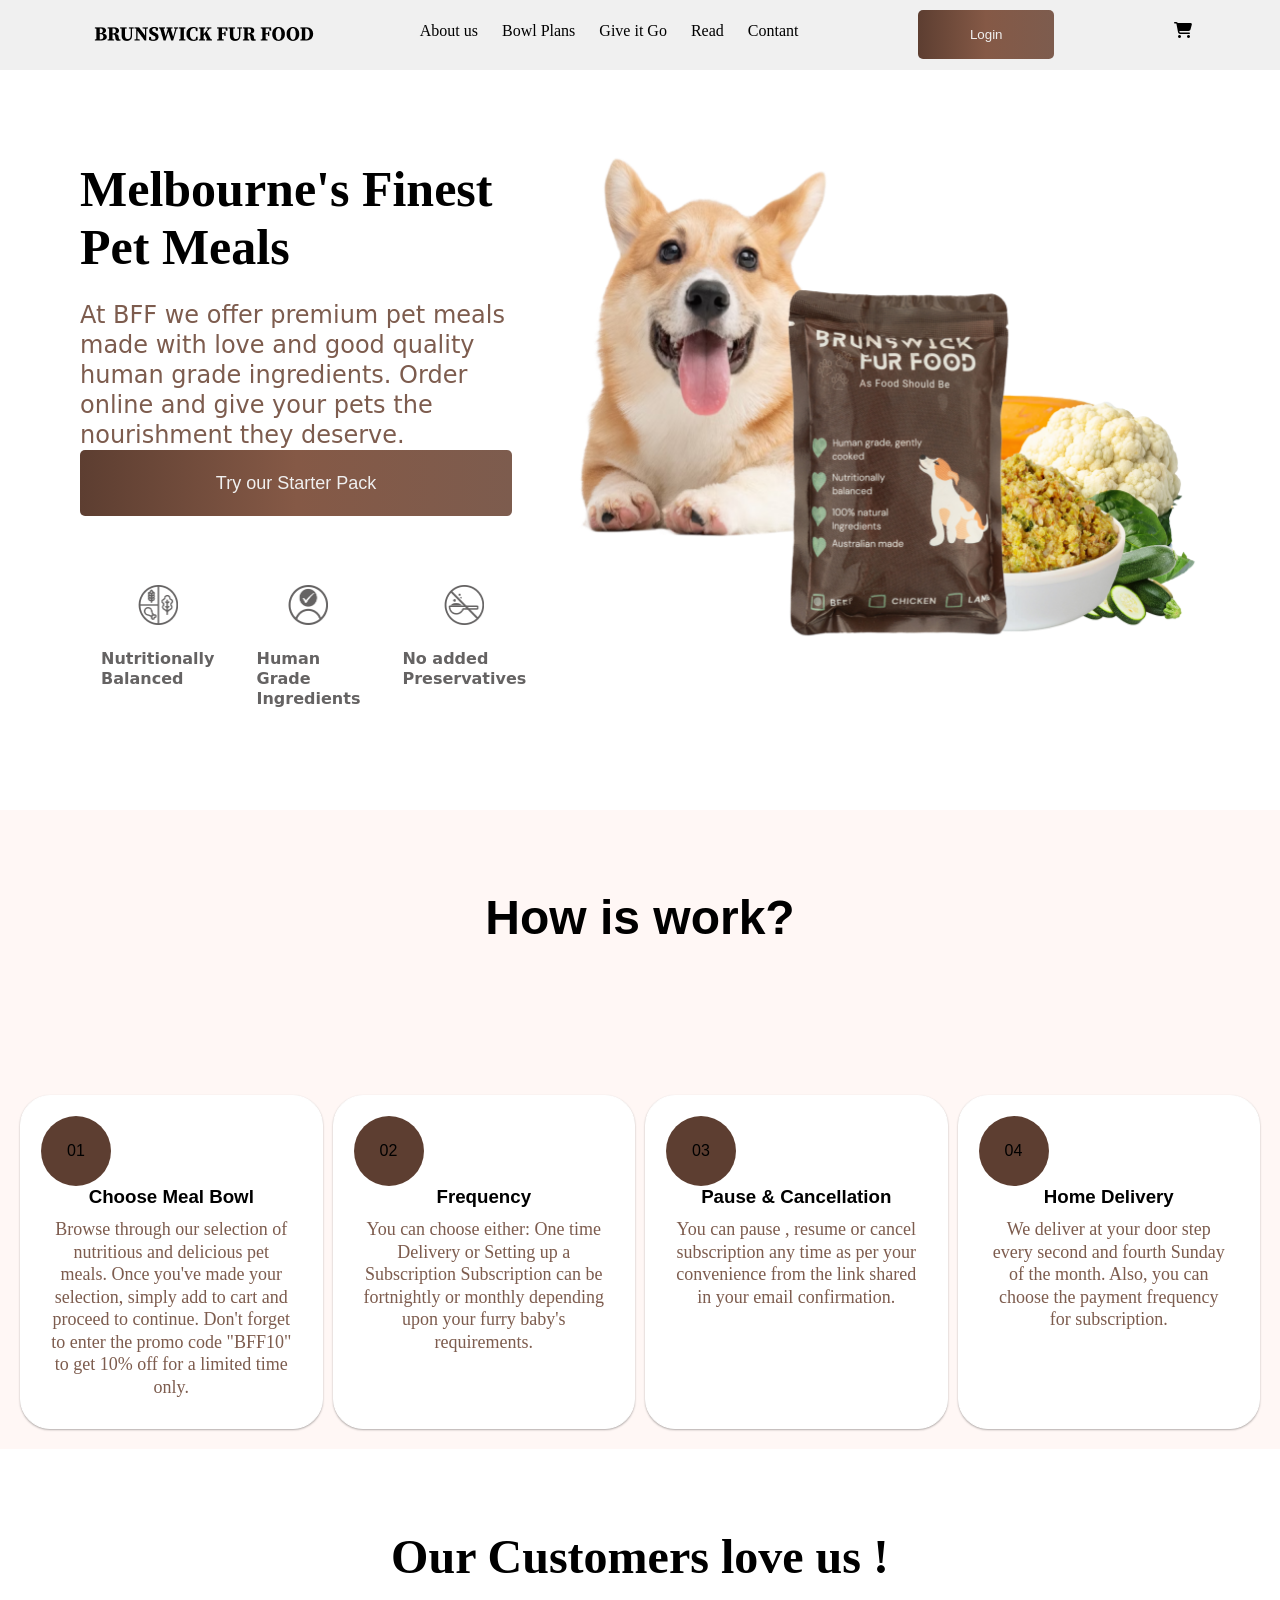
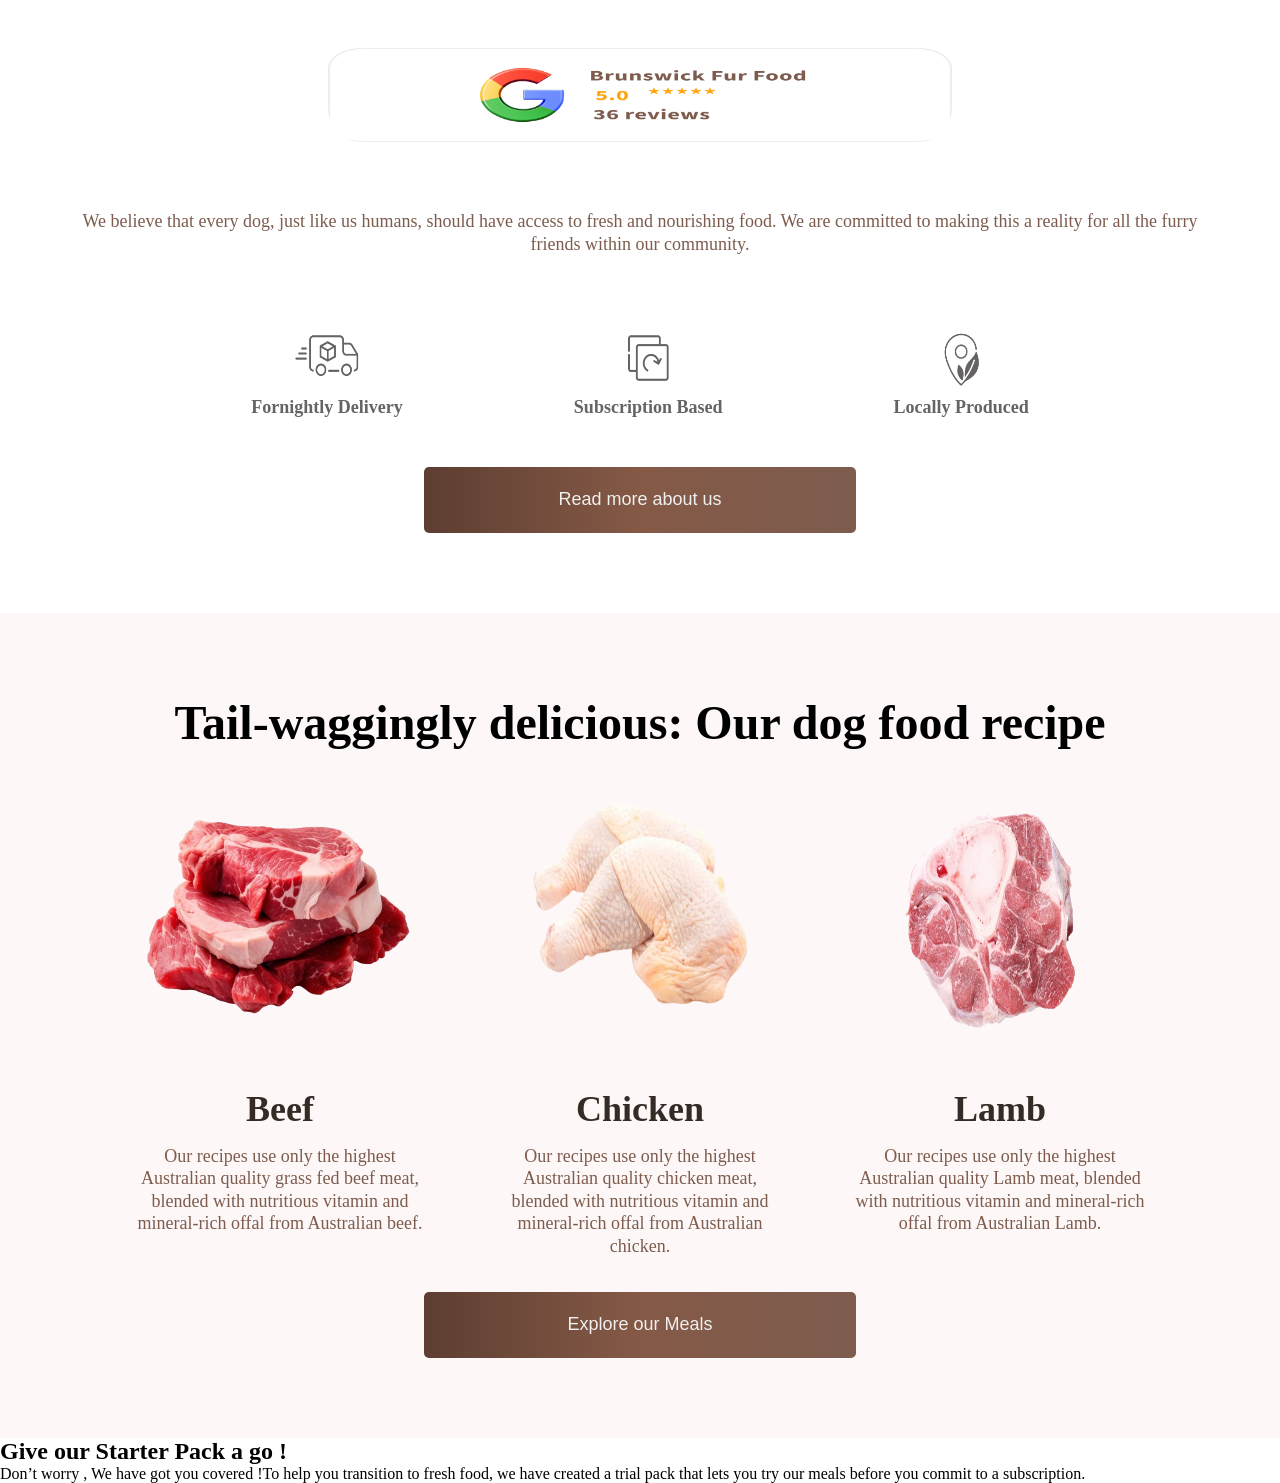
==== index.html @ 1fb5f7cc "initial commit" ====
<!DOCTYPE html>
<html lang="en">

<head>
    <meta charset="UTF-8">
    <meta name="viewport" content="width=device-width, initial-scale=1.0">
    <title>Document</title>
    <link rel="stylesheet" href="BFF.CSS">
    <link rel="stylesheet" href="https://cdnjs.cloudflare.com/ajax/libs/font-awesome/6.7.2/css/all.min.css"
        integrity="sha512-Evv84Mr4kqVGRNSgIGL/F/aIDqQb7xQ2vcrdIwxfjThSH8CSR7PBEakCr51Ck+w+/U6swU2Im1vVX0SVk9ABhg=="
        crossorigin="anonymous" referrerpolicy="no-referrer" />
</head>

<body>
    <header>
        <nav>
            <div class="nav-section">
                <div class="nav-logo">
                    <img src="Group 252.png" alt="">
                </div>
                <ul>
                    <li>About us</li>
                    <li>Bowl Plans</li>
                    <li>Give it Go</li>
                    <li>Read</li>
                    <li>Contant</li>
                </ul>
                <button class="login-button">
                    Login
                </button>
                <div class="sopping-icon">
                    <i class="fa-solid fa-cart-shopping"></i>
                </div>
            </div>
        </nav>
    </header>
    <!-- navbaar end -->
    <!-- hero section start -->
    <div class="containor">
        <div class="content">
            <h1>Melbourne's Finest Pet Meals</h1>
            <p>At BFF we offer premium pet meals made with love and good quality human grade ingredients. Order online
                and give your pets the nourishment they deserve.</p>
            <div>
                <button class="button2">Try our Starter Pack</button>
            </div>

            <div class="hero-images">
                <a> <img src="Group 206.png" alt="#">
                    <p>Nutritionally Balanced</p>
                </a>
                <a><img src="Group (1).png" alt="#">
                    <p>Human Grade Ingredients</p>
                </a>
                <a> <img src="Group 205.png" alt="#">
                    <p>No added Preservatives</p>
                </a>
            </div>
        </div>
        <div class="beef1">
            <img src="Group 366.png" alt="#">
        </div>
    </div>
    </div>
    <div class="containor2">
        <div>
            <p>How is work?</p>
        </div>
    </div>

    <!--          -->
    <div class="containor3">
        <div class="card">
            <div class="inner">
                01
            </div>
            <!-- <img src="5b8b0f1501b9e4db0a376f936462ce3d71c06c4d.png" alt=""> -->
            <div class="card-content">
                <h3>Choose Meal Bowl </h3>
                <p>Browse through our selection of nutritious and delicious pet meals. Once you've made your
                    selection, simply add to cart and proceed to continue.

                    Don't forget to enter the promo code "BFF10" to get 10% off for a limited time only.</p>
            </div>
        </div>
        <div class="card">
            <div class="inner">
                02
            </div>
            <!-- <img src="5b8b0f1501b9e4db0a376f936462ce3d71c06c4d.png" alt=""> -->
            <div class="card-content">
                <h3>Frequency </h3>
                <p>You can choose either:
                    One time Delivery or
                    Setting up a Subscription

                    Subscription can be fortnightly or monthly depending upon your furry baby's requirements.


                </p>
            </div>
        </div>
        <div class="card">
            <div class="inner">
                03
            </div>
            <!-- <img src="5b8b0f1501b9e4db0a376f936462ce3d71c06c4d.png" alt="">  -->
            <div class="card-content">
                <h3>Pause & Cancellation</h3>
                <p>You can pause , resume or cancel subscription any time as per your convenience from the link shared
                    in your email confirmation.
                </p>
            </div>
        </div>
        <div class="card">
            <div class="inner">
                04
            </div>
            <!-- <img src="5b8b0f1501b9e4db0a376f936462ce3d71c06c4d.png" alt=""> -->
            <div class="card-content">
                <h3>Home Delivery</h3>
                <p>We deliver at your door step every second and fourth Sunday of the month. Also, you can choose the
                    payment frequency for subscription. </p>
            </div>
        </div>

    </div>
    <!-- containor 4 start -->
    <div class="containor4">
        <p>Our Customers love us !</p>
        <div class="google-content">
            <img src="Group 181.png" alt="">
            <p>We believe that every dog, just like us humans, should have access to fresh and nourishing food. We are
                committed to making this a reality for all the furry friends within our community.</p>
        </div>
        <div class="delivery-product-icon">
            <span>
                <img src="Icons.png" alt="">
                <p>Fornightly Delivery</p>
            </span>
            <span>
                <img src="Icons (1).png" alt="">
                <p>Subscription Based</p>
            </span>
            <span><img src="Icons (2).png" alt="">
                <p>Locally Produced</p>
            </span>
        </div>
        <div>
            <button class="Read-more">Read more about us</button>

        </div>
    </div>
    <!-- dog food quality -->
    <div class="dog-food">
        <p>Tail-waggingly delicious: Our dog food recipe</p>

        <!-- containor5-beef -->
        <div class="containor5-beef">
            <div class="image">
                <img src="dde15f9becc02b55fbecdbf4391a2dc26085ed4c.png" alt="">
                <div class="image-content">
                    <H3>Beef</H3>
                    <P>Our recipes use only the highest Australian quality grass fed beef meat, blended with nutritious
                        vitamin and mineral-rich offal from Australian beef. </P>
                </div>
            </div>
            <div class="image">
                <img src="66cf84ae54f4920c17402333a0d20ed02f387e22.png" alt="">
                <div class="image-content">
                    <h3>Chicken</h3>
                    <p>Our recipes use only the highest Australian quality chicken meat, blended with nutritious vitamin
                        and
                        mineral-rich offal from Australian chicken.</p>
                </div>
            </div>
            <div class="image">
                <img src="83811ee564865818ecfa6cba849a220ca696d913.png" alt="">
                <div class="image-content">
                    <h3>Lamb</h3>
                    <p>Our recipes use only the highest Australian quality Lamb meat, blended with nutritious vitamin
                        and
                        mineral-rich offal from Australian Lamb.</p>
                </div>
            </div>
        </div>
        <button class="explore-our-Meals">Explore our Meals</button>
    </div>
<!-- containor5 end -->
           
<!-- containor6 start -->
 <div class="containor6">
    <h2>Give our Starter Pack a go !</h2>
    <p>Don’t worry , We have got you covered !To help you transition to fresh food, we have created a trial pack that lets you try our meals before you commit to a subscription.</p>
    
 </div>
</body>

</html>
---- BFF.CSS ----
* {
  padding: 0;
  margin: 0;
  box-sizing: border-box;
}
/* navbar start */

.nav-section {
  display: flex;
  height: 70px;
  justify-content: space-between;
  padding: 10px 80px 10px 80px;
  flex-wrap: wrap;
  position: fixed;
  width: 100%;
  top: 0;
  border: 0;
  background-color: #f0f0f0;
  font-size: 16px;
}
.nav-section ul {
  list-style: none;
  display: flex;
  gap: 24px;
  padding: 12px 14px;
}
.login-button {
  width: 136px;
  height: 49px;
  border-radius: 5px;
  padding: 13px;
  gap: 10px;
  background: linear-gradient(
    90deg,
    #5d3e31 0%,
    #704b3b 24%,
    #855946 50%,
    #7d5c4e 100%
  );
  color: #f0f0f0;
  text-align: center;
  border: none;
}
.nav-logo {
  font-weight: 700;
  font-size: 20px;
  line-height: 125%;
  padding: 12px 14px;
  height: 25px;
  width: 220px;
}
.sopping-icon {
  width: 40px;
  height: 40px;
  padding: 12px 14px;
}
/* navbaar end */
/* hero section start */
.containor {
  display: flex;
  padding: 80px;
}

.content {
  font-size: 25px;
  padding-top: 80px;
}
.content p {
  font-weight: 400;
  font-size: 24px;
  line-height: 125%;
  margin-top: 24px;
  font-family: sans;
  color: #7d5c4e;
}
.button2 {
  width: 432px;
  height: 66px;
  padding: 13px;
  border-radius: 5px;
  background: linear-gradient(
    90deg,
    #5d3e31 0%,
    #704b3b 24%,
    #855946 50%,
    #7d5c4e 100%
  );
  color: #f0f0f0;
  font-weight: 400;
  text-align: center;
  font-size: 18px;
  line-height: 125%;
  border: none;

}
.hero-images img {
  height: 40px;
  width: 40px;
  margin-top: 48px;
  align-items: center;
}
.hero-images p {
  font-size: 16px;
  color: #656363;
  font-weight: 600;
}
.hero-images a {
  display: flex;
  flex-direction: column;
  align-items: center;
  padding: 21px;
}
.hero-images {
  display: flex;
}
.beef1 img {
  width: 662px;
  height: 598px;
}
.containor2 p {
  font-family: Arial, sans-serif;
  background: #fff7f5;
  font-size: 48px;
  justify-content: center;
  text-align: center;
  padding-top: 80px;
  font-weight: 700;
}
/* containor3 start */
.containor3 {
  font-family: Arial, sans-serif;
  background: #fff7f5;

  padding: 20px;
  display: flex;
  justify-content: space-between;
  gap: 10px;
  padding-top: 150px;
  overflow: hidden;
  /* flex-wrap: wrap;  */
}
.card {
  background-color: #ffffff;
  width: 305px;
  height: 334px;
  border: 1px solid #ffffff;
  border-radius: 30px;
  padding: 20px;
  text-align: center;
  box-shadow: 0px 1px 2px 0px #0000004d;
}
.cards img {
  width: 305px;
  height: 212px;
}
.inner {
  display: flex;
  height: 70px;
  align-items: center;
  justify-content: center;
  width: 70px;
  border-radius: 50%;
  background-color: #5d3e31;
  z-index: 2;
}
.card-content p {
  font-size: 18px;
  color: #7d5c4e;
  font-weight: 400;
  line-height: 125%;
  padding: 10px;
  font-family: Source Sans Pro;
}
/* containor 4 */
.containor4 {
  
  padding: 80px;
text-align: center;
}
.containor4 p {
  font-size: 48px;
  font-weight: 700;
  text-align: center;

}
.google-content img {
  width: 624px;
  height: 158px;
  border-radius: 34px;
  border: 2px snow;

  align-items: center;
  padding-top: 64px;
}
.google-content p {
  font-size: 18px;
  font-weight: 400;
  line-height: 125%;
  color: #7d5c4e;
  padding-top: 64px;
}
.delivery-product-icon {
  display: flex;
  justify-content: space-evenly;
  padding-top: 64px;
}
.delivery-product-icon span {
  display: flex;
  flex-direction: column;
  align-items: center;
}
.delivery-product-icon img {
  width: 70px;
  height: 78px;
}
.delivery-product-icon span p {
  font-size: 18px;
  font-weight: 700;
  line-height: 1.2;
  color: #656363;
}
.Read-more {
  width: 432px;
  height: 66px;
  padding: 13px;
  border-radius: 5px;
  margin-top: 48px;
  color: #f0f0f0;
  font-weight: 400;
  font-size: 18px;
  line-height: 125%;
  border: none;
  background: linear-gradient(
    90deg,
    #5d3e31 0%,
    #704b3b 24%,
    #855946 50%,
    #7d5c4e 100%
  );
}
/* containor5-beef */
.containor5-beef {
  display: flex;
  justify-content: space-evenly;
  background: #FDF8F7;
}

.dog-food{
  font-size: 48px;
  font-weight: 700;
  line-height: 125%;
  text-align: center;
    background: #FDF8F7;
    padding: 80px;
}
.image{
width: 320px;
height:491px;
text-align: center;
}
.image img{
  width: 320px;
  height: 320px;
}
.image-content h3{
font-size: 36px;
font-weight: 700;
color:#352B26 ;
line-height: 125%;
}
.image-content p{
font-size: 18px;
font-weight: 400;
line-height: 125%;
color: #7D5C4E;
 padding: 13px;
}
.explore-our-Meals  {
  flex-direction: column;
  width: 432px;
  height: 66px;
  padding: 13px;
  border-radius: 5px;
  margin-top: 48px;
  color: #f0f0f0;
  font-weight: 400;
  font-size: 18px;
  line-height: 125%;
  border: none;
  background: linear-gradient(
    90deg,
    #5d3e31 0%,
    #704b3b 24%,
    #855946 50%,
    #7d5c4e 100%
  );
}
/* containor 6 start */
.containor6 p{
font: size 18px; ;
}
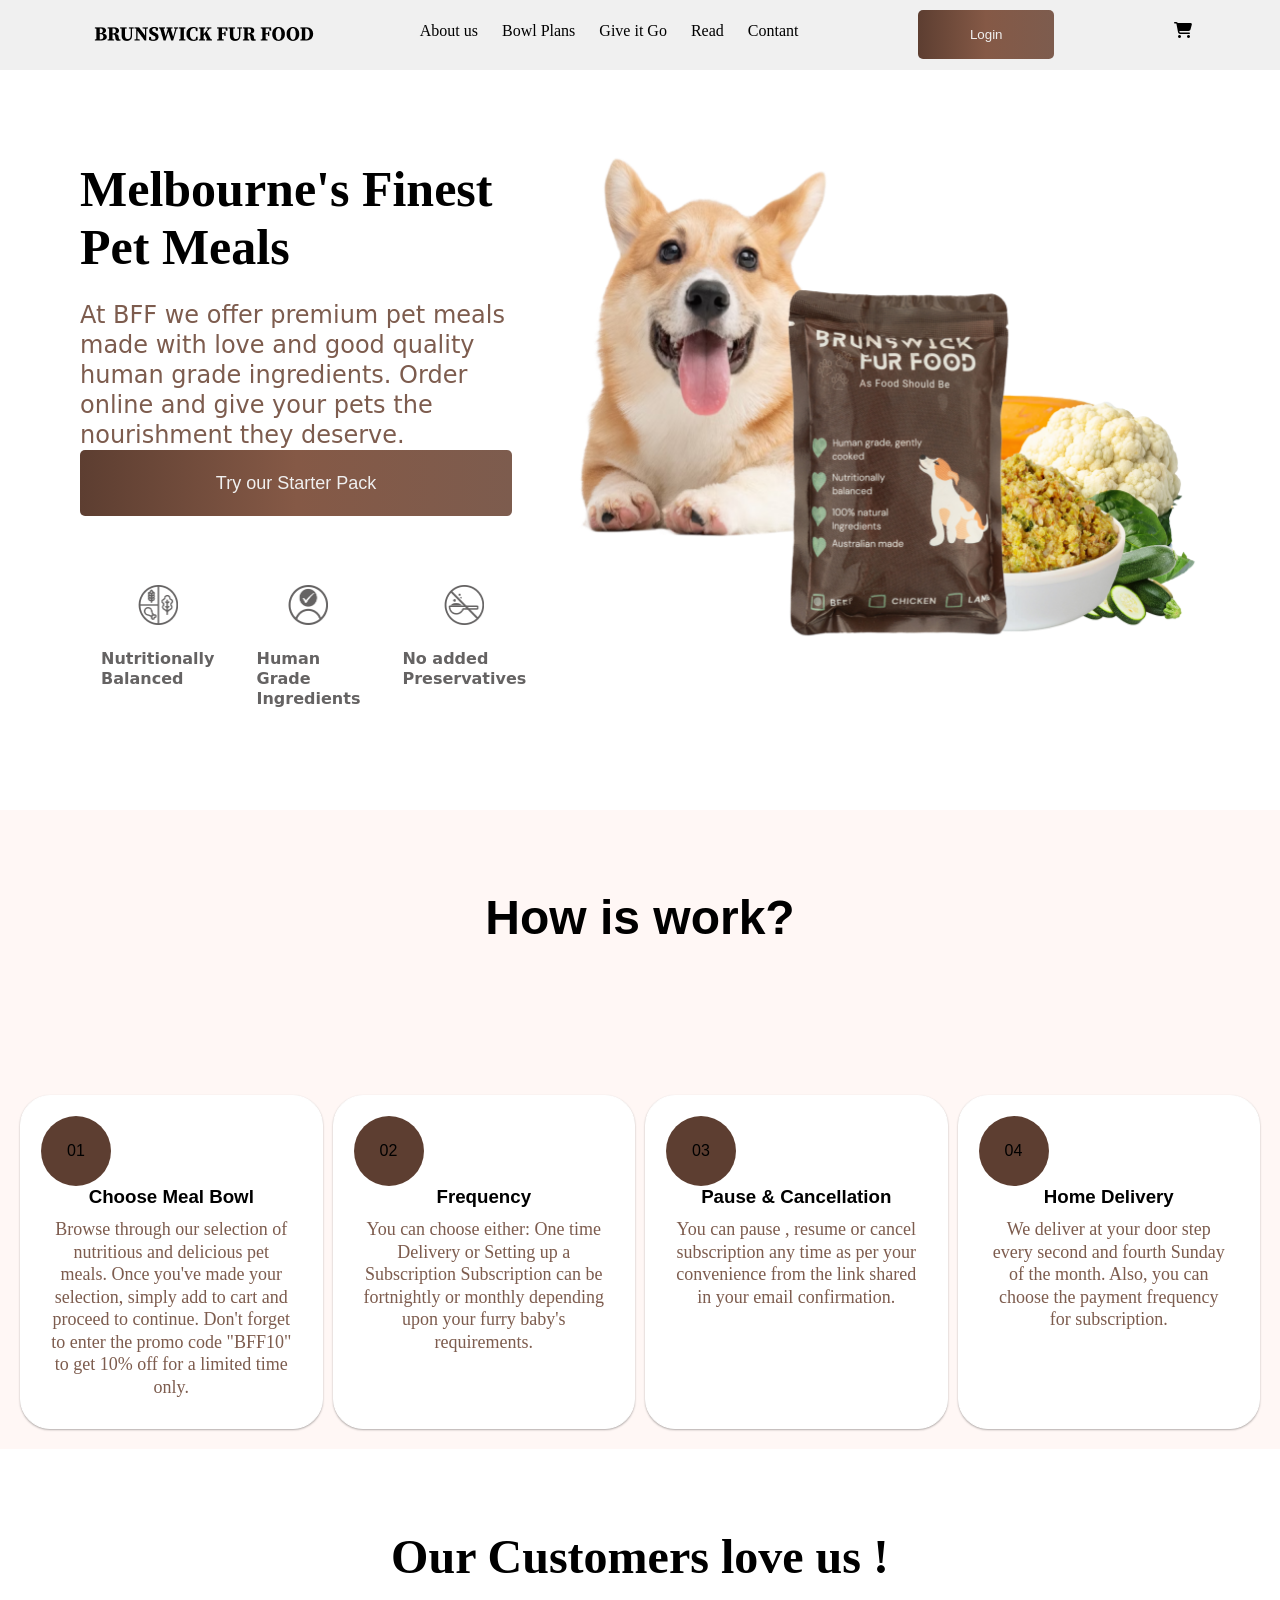
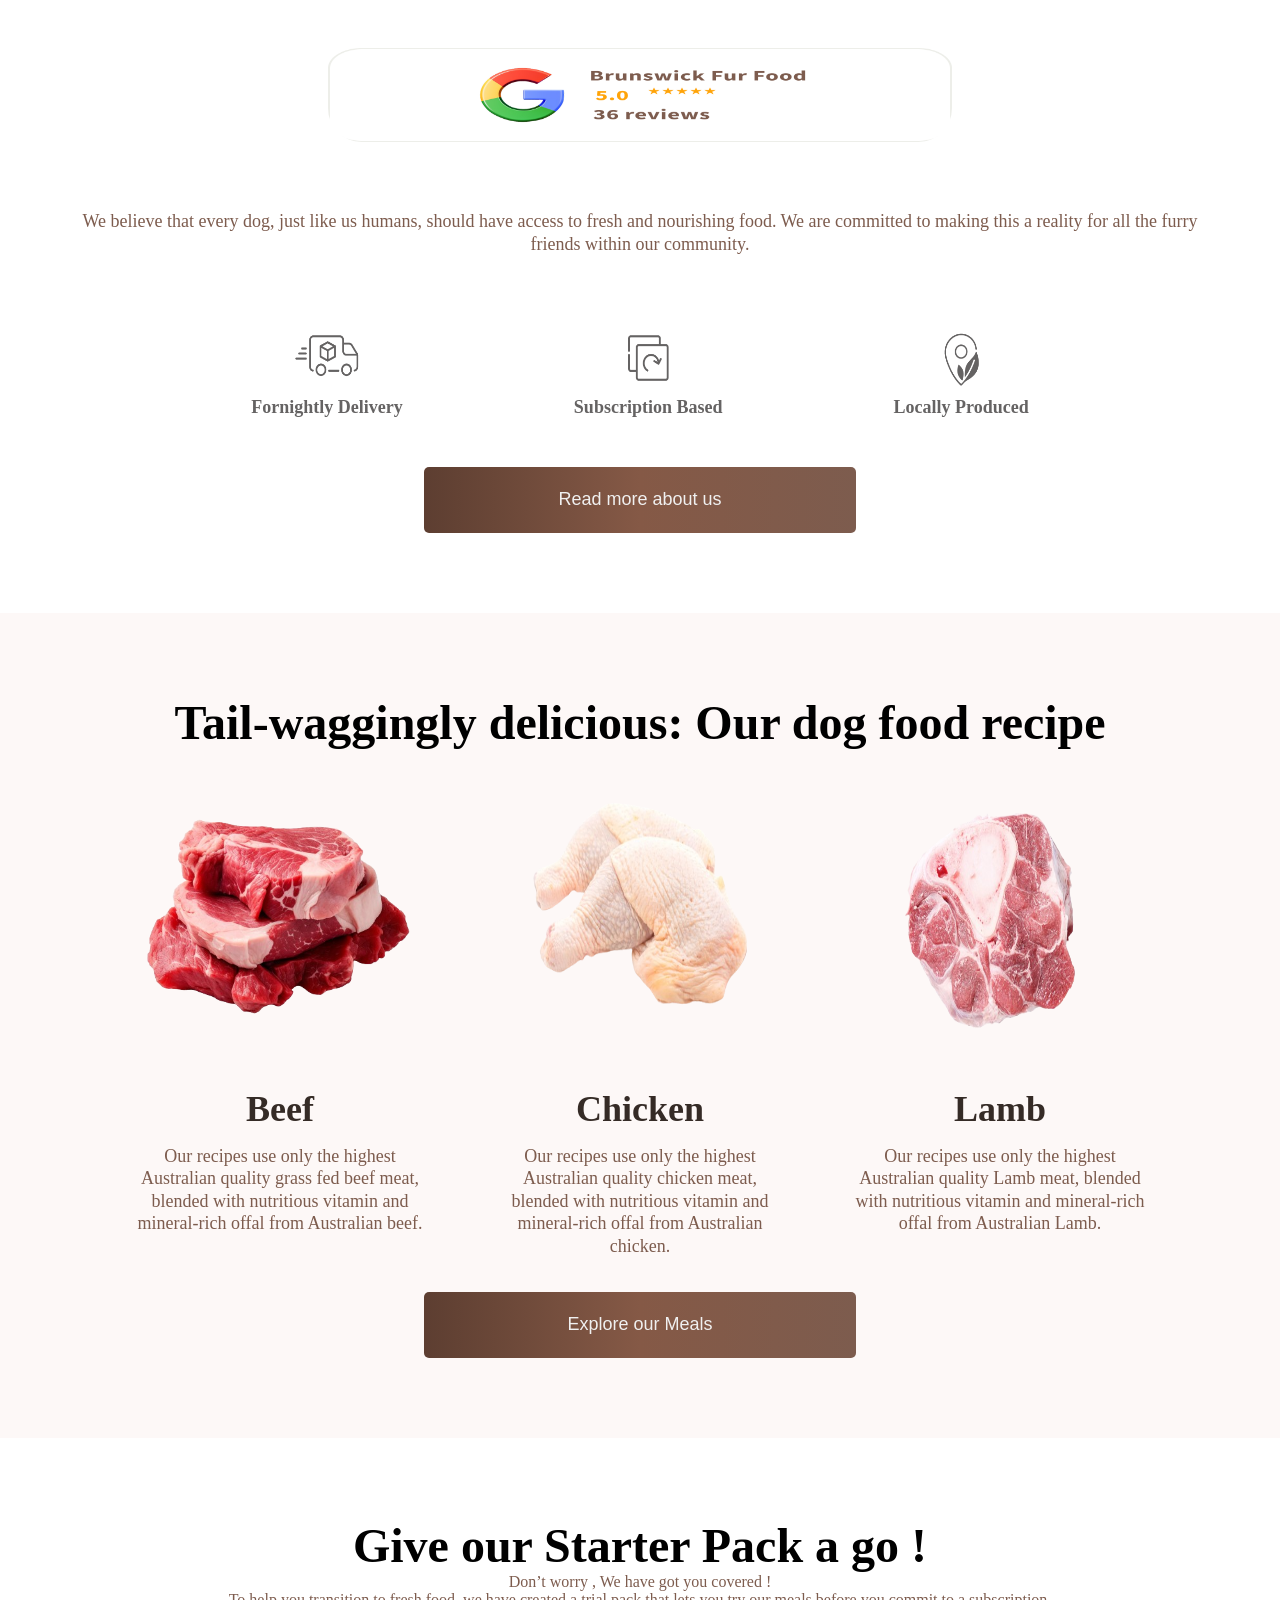
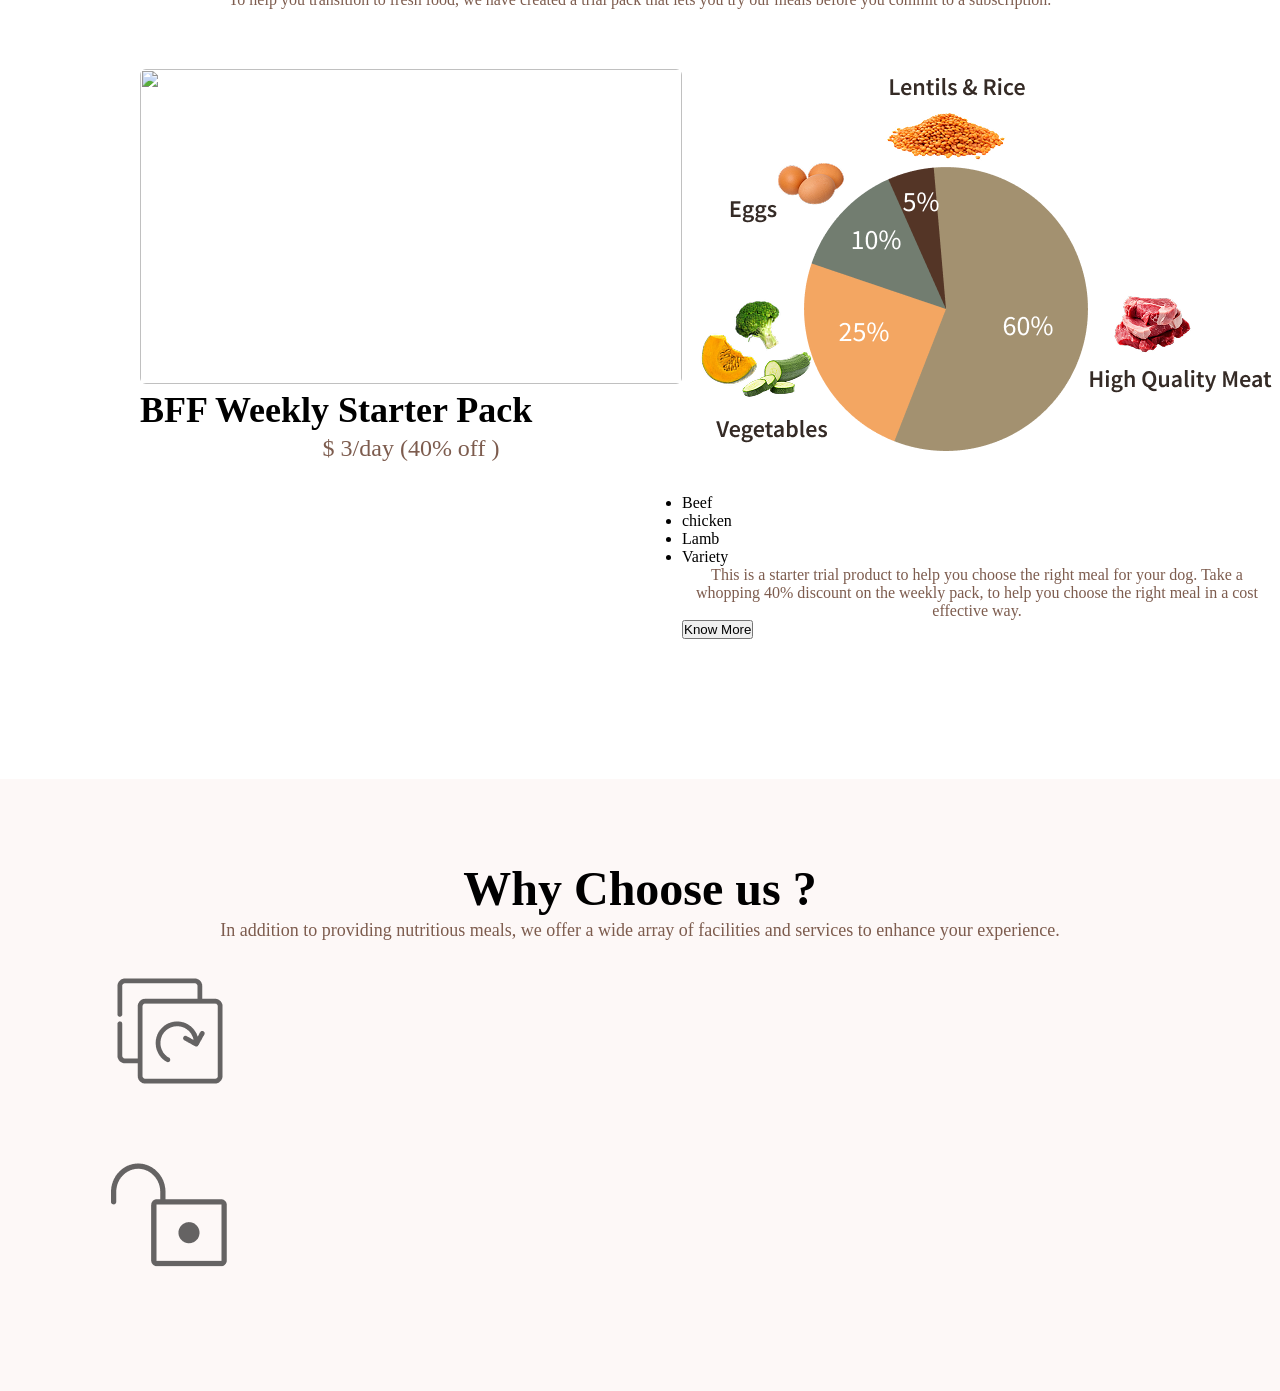
==== commit 9742fbe1: "initial commit" ====
--- a/index.html
+++ b/index.html
@@ -186,14 +186,53 @@
         </div>
         <button class="explore-our-Meals">Explore our Meals</button>
     </div>
-<!-- containor5 end -->
-           
-<!-- containor6 start -->
- <div class="containor6">
-    <h2>Give our Starter Pack a go !</h2>
-    <p>Don’t worry , We have got you covered !To help you transition to fresh food, we have created a trial pack that lets you try our meals before you commit to a subscription.</p>
-    
- </div>
+    <!-- containor5 end -->
+
+    <!-- containor6 start -->
+    <div class="containor6">
+        <h2>Give our Starter Pack a go !</h2>
+        <p>Don’t worry , We have got you covered !<br>To help you transition to fresh food, we have created a trial pack
+            that lets you try our meals before you commit to a subscription.</p>
+        <div class="starter-pack-section">
+            <div class="dog-img-content">
+                <img src="de91b88db94b1a08b3b72de32524ce7434e90cfe (1).jpg" alt="">
+                <div class="img-content">
+                    <h4>BFF Weekly Starter Pack </h4>
+                    <p>$ 3/day (40% off )</p>
+                </div>
+            </div>
+            <div class="img-graphd">
+                <img src="Group 364.png" alt="">
+                <div class="graph-content">
+                    <ul>
+                        <li>Beef</li>
+                        <li>chicken</li>
+                        <li>Lamb</li>
+                        <li>Variety</li>
+                    </ul>
+                    <p>This is a starter trial product to help you choose the right meal for your dog. Take a whopping
+                        40% discount on the weekly pack, to help you choose the right meal in a cost effective way.</p>
+
+                    <button class="button5">Know More</button>
+
+                </div>
+            </div>
+        </div>
+    </div>
+    <!--  /* section Why Choose us ? */-->
+    <div class="containor7">
+        <h1> Why Choose us ?</h1>
+        <p>In addition to providing nutritious meals, we offer a wide array of facilities and services to enhance your
+            experience.</p>
+        <div class="icons-contant">
+              <img src="Icons (3).png" alt="">
+              <p></p>
+              <img src="Icons (4).png" alt="">
+              <p></p>
+        </div>
+    </div>
+
+
 </body>
 
 </html>
--- a/BFF.CSS
+++ b/BFF.CSS
@@ -91,7 +91,6 @@
   font-size: 18px;
   line-height: 125%;
   border: none;
-
 }
 .hero-images img {
   height: 40px;
@@ -173,15 +172,13 @@
 }
 /* containor 4 */
 .containor4 {
-  
-  padding: 80px;
-text-align: center;
+  padding: 80px;
+  text-align: center;
 }
 .containor4 p {
   font-size: 48px;
   font-weight: 700;
   text-align: center;
-
 }
 .google-content img {
   width: 624px;
@@ -242,40 +239,40 @@
 .containor5-beef {
   display: flex;
   justify-content: space-evenly;
-  background: #FDF8F7;
-}
-
-.dog-food{
-  font-size: 48px;
-  font-weight: 700;
-  line-height: 125%;
-  text-align: center;
-    background: #FDF8F7;
-    padding: 80px;
-}
-.image{
-width: 320px;
-height:491px;
-text-align: center;
-}
-.image img{
+  background: #fdf8f7;
+}
+
+.dog-food {
+  font-size: 48px;
+  font-weight: 700;
+  line-height: 125%;
+  text-align: center;
+  background: #fdf8f7;
+  padding: 80px;
+}
+.image {
+  width: 320px;
+  height: 491px;
+  text-align: center;
+}
+.image img {
   width: 320px;
   height: 320px;
 }
-.image-content h3{
-font-size: 36px;
-font-weight: 700;
-color:#352B26 ;
-line-height: 125%;
-}
-.image-content p{
-font-size: 18px;
-font-weight: 400;
-line-height: 125%;
-color: #7D5C4E;
- padding: 13px;
-}
-.explore-our-Meals  {
+.image-content h3 {
+  font-size: 36px;
+  font-weight: 700;
+  color: #352b26;
+  line-height: 125%;
+}
+.image-content p {
+  font-size: 18px;
+  font-weight: 400;
+  line-height: 125%;
+  color: #7d5c4e;
+  padding: 13px;
+}
+.explore-our-Meals {
   flex-direction: column;
   width: 432px;
   height: 66px;
@@ -296,6 +293,82 @@
   );
 }
 /* containor 6 start */
-.containor6 p{
-font: size 18px; ;
-}+.containor6 {
+  padding: 80px;
+}
+.containor6 p {
+  font: size 18px;
+  align-items: center;
+  list-style: 125%;
+  color: #7d5c4e;
+  text-align: center;
+}
+.containor6 h2 {
+  font-size: 48px;
+  font-weight: 700;
+  text-align: center;
+}
+.starter-pack-section {
+  display: flex;
+  justify-content: space-around;
+
+  padding: 60px;
+}
+.dog-img-content {
+  flex-direction: column;
+}
+.dog-img-content img {
+  width: 542px;
+  height: 315px;
+
+  border-radius: 6px;
+}
+.dog-img-content h4 {
+  font-family: Source Serif 4;
+  font-weight: 700;
+  font-size: 36px;
+  line-height: 125%;
+}
+.dog-img-content p {
+  font-family: Source Sans Pro;
+  font-weight: 400;
+  font-size: 24px;
+  line-height: 125%;
+  letter-spacing: 2%;
+}
+.img-graph ul {
+  display: flex;
+}
+.img-graph img {
+  width: 294px;
+  height: 210px;
+}
+.button5 button {
+  width: 200px;
+  height: 80px;
+  background-color: #352b26;
+  font: 28px;
+}
+/* section Why Choose us ? */
+.containor7 {
+  background: #fdf8f7;
+  padding: 80px;
+  gap: 30px;
+}
+.containor7 h1 {
+  font-family: Source Serif Pro;
+  font-weight: 700;
+  font-size: 48px;
+  line-height: 125%;
+  letter-spacing: 0px;
+  text-align: center;
+}
+.containor7 p {
+  font-family: Source Sans Pro;
+  font-weight: 400;
+  font-size: 18px;
+  line-height: 125%;
+  letter-spacing: 2%;
+  text-align: center;
+  color: #7d5c4e;
+}
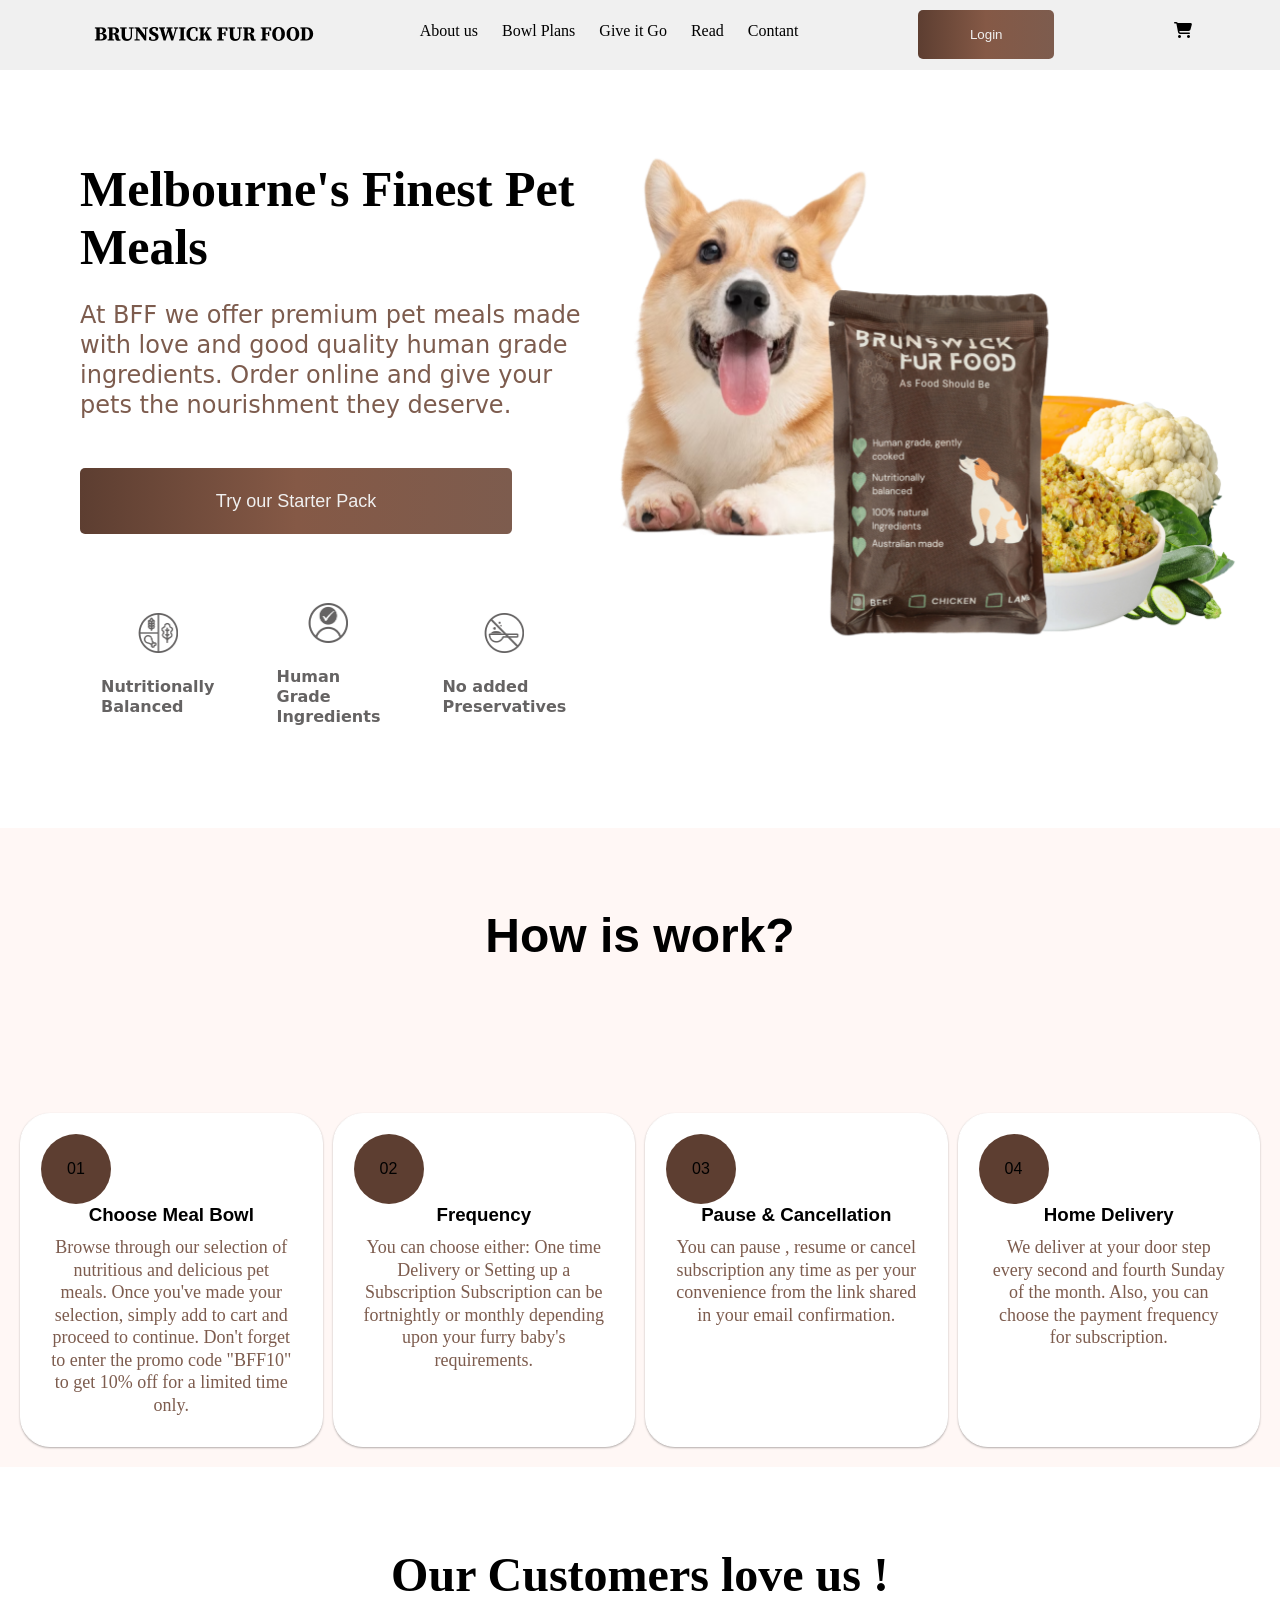
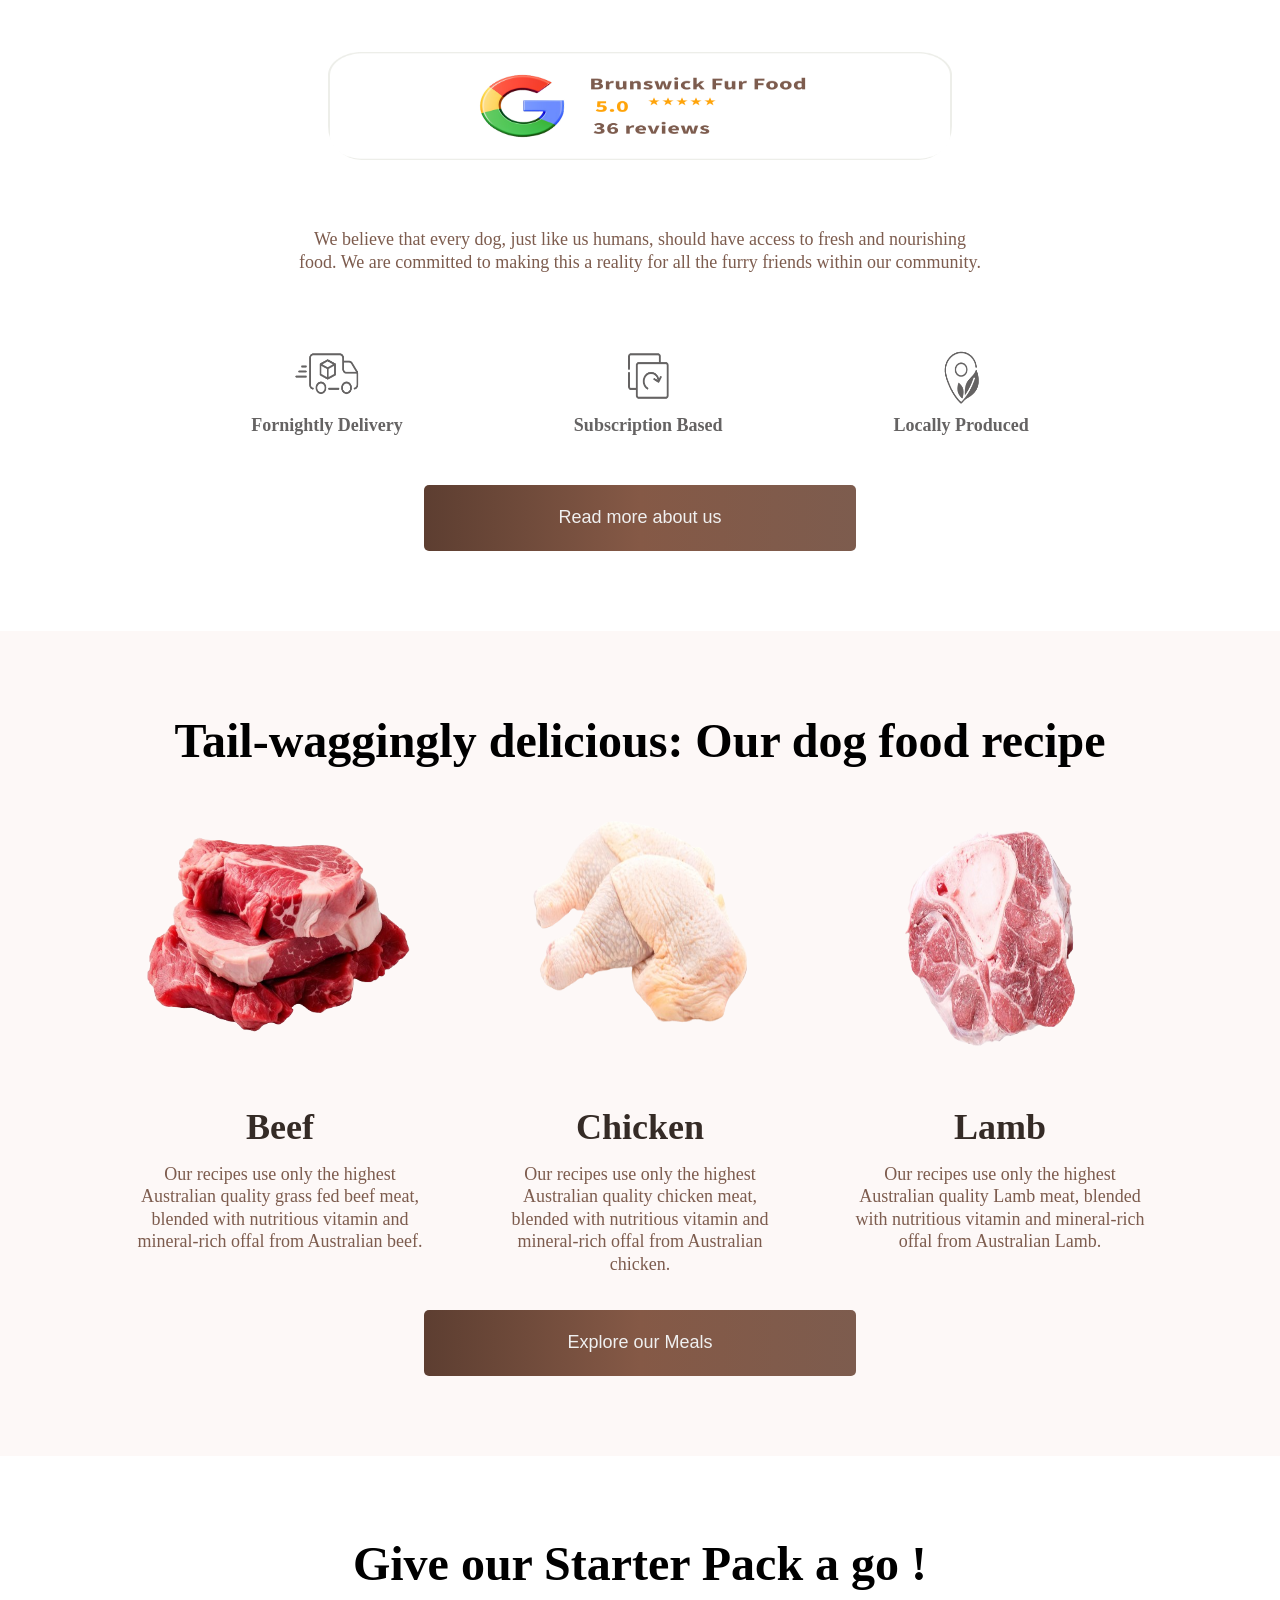
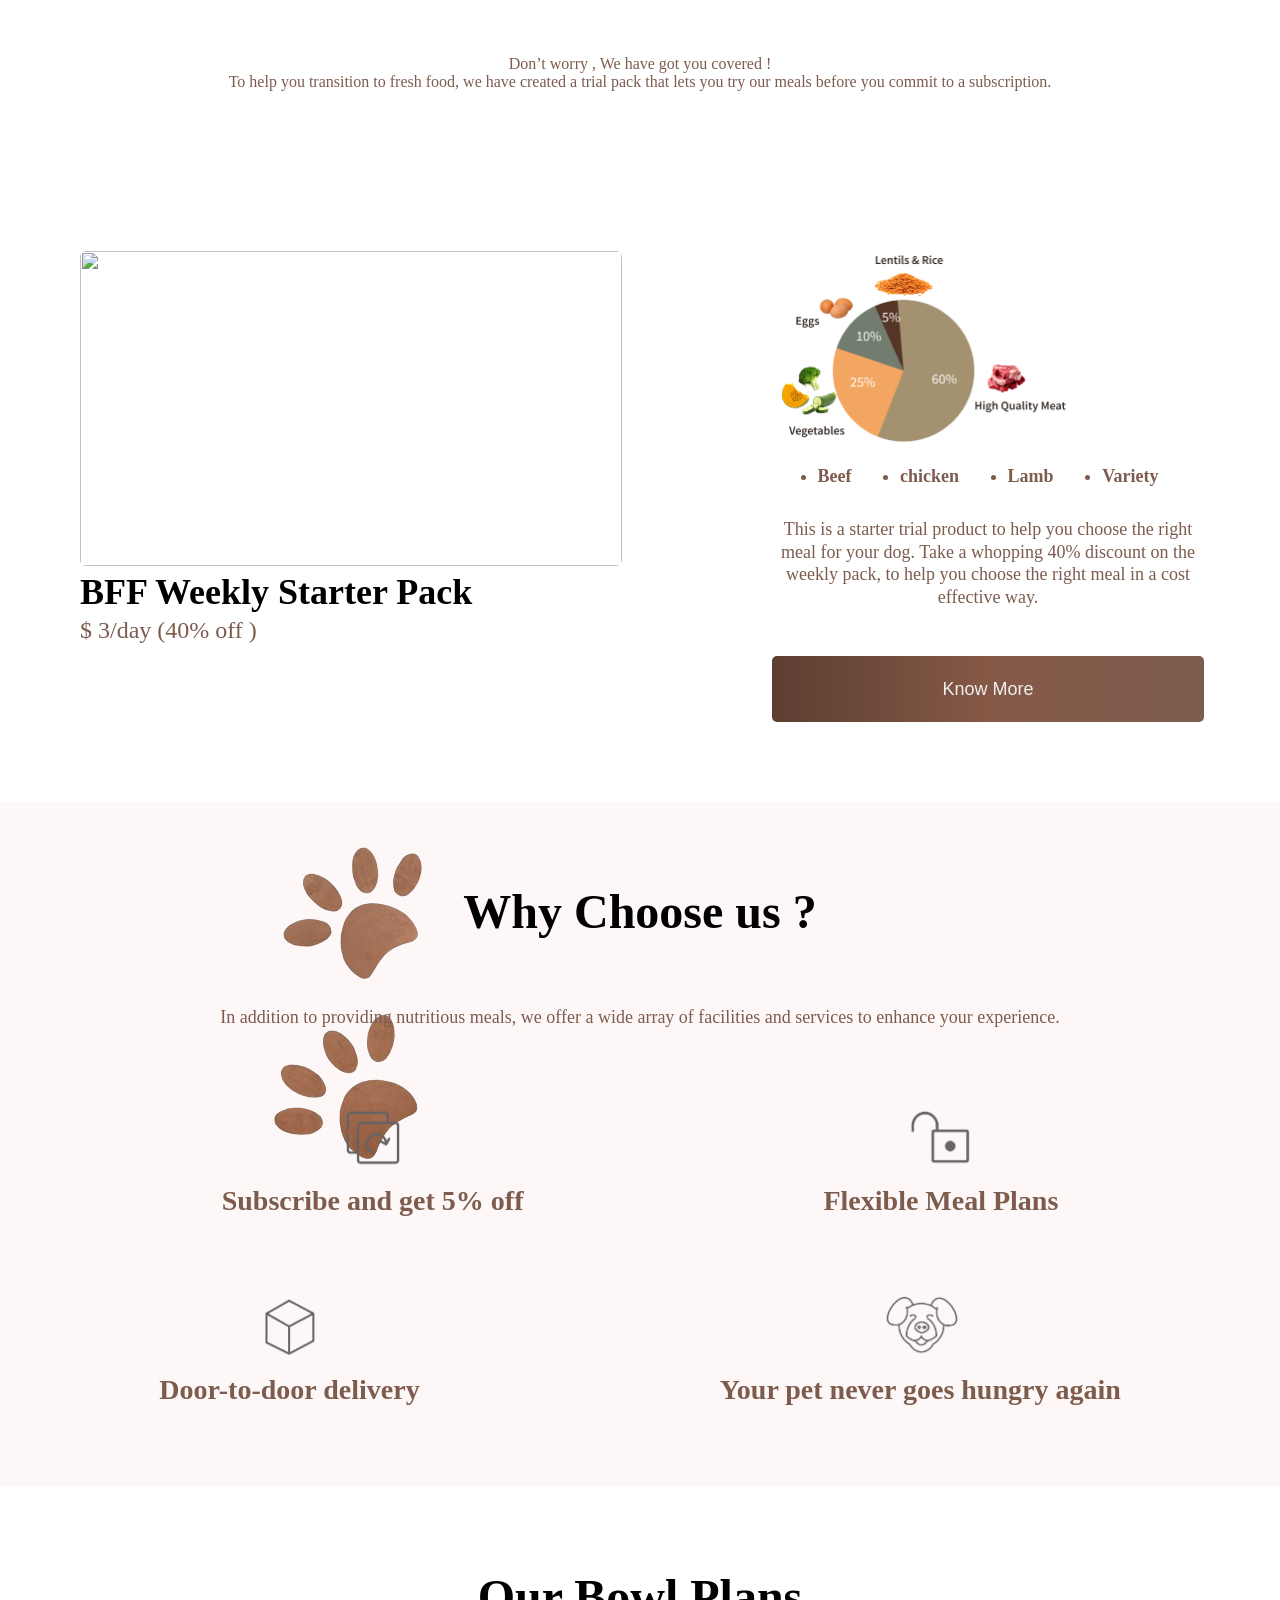
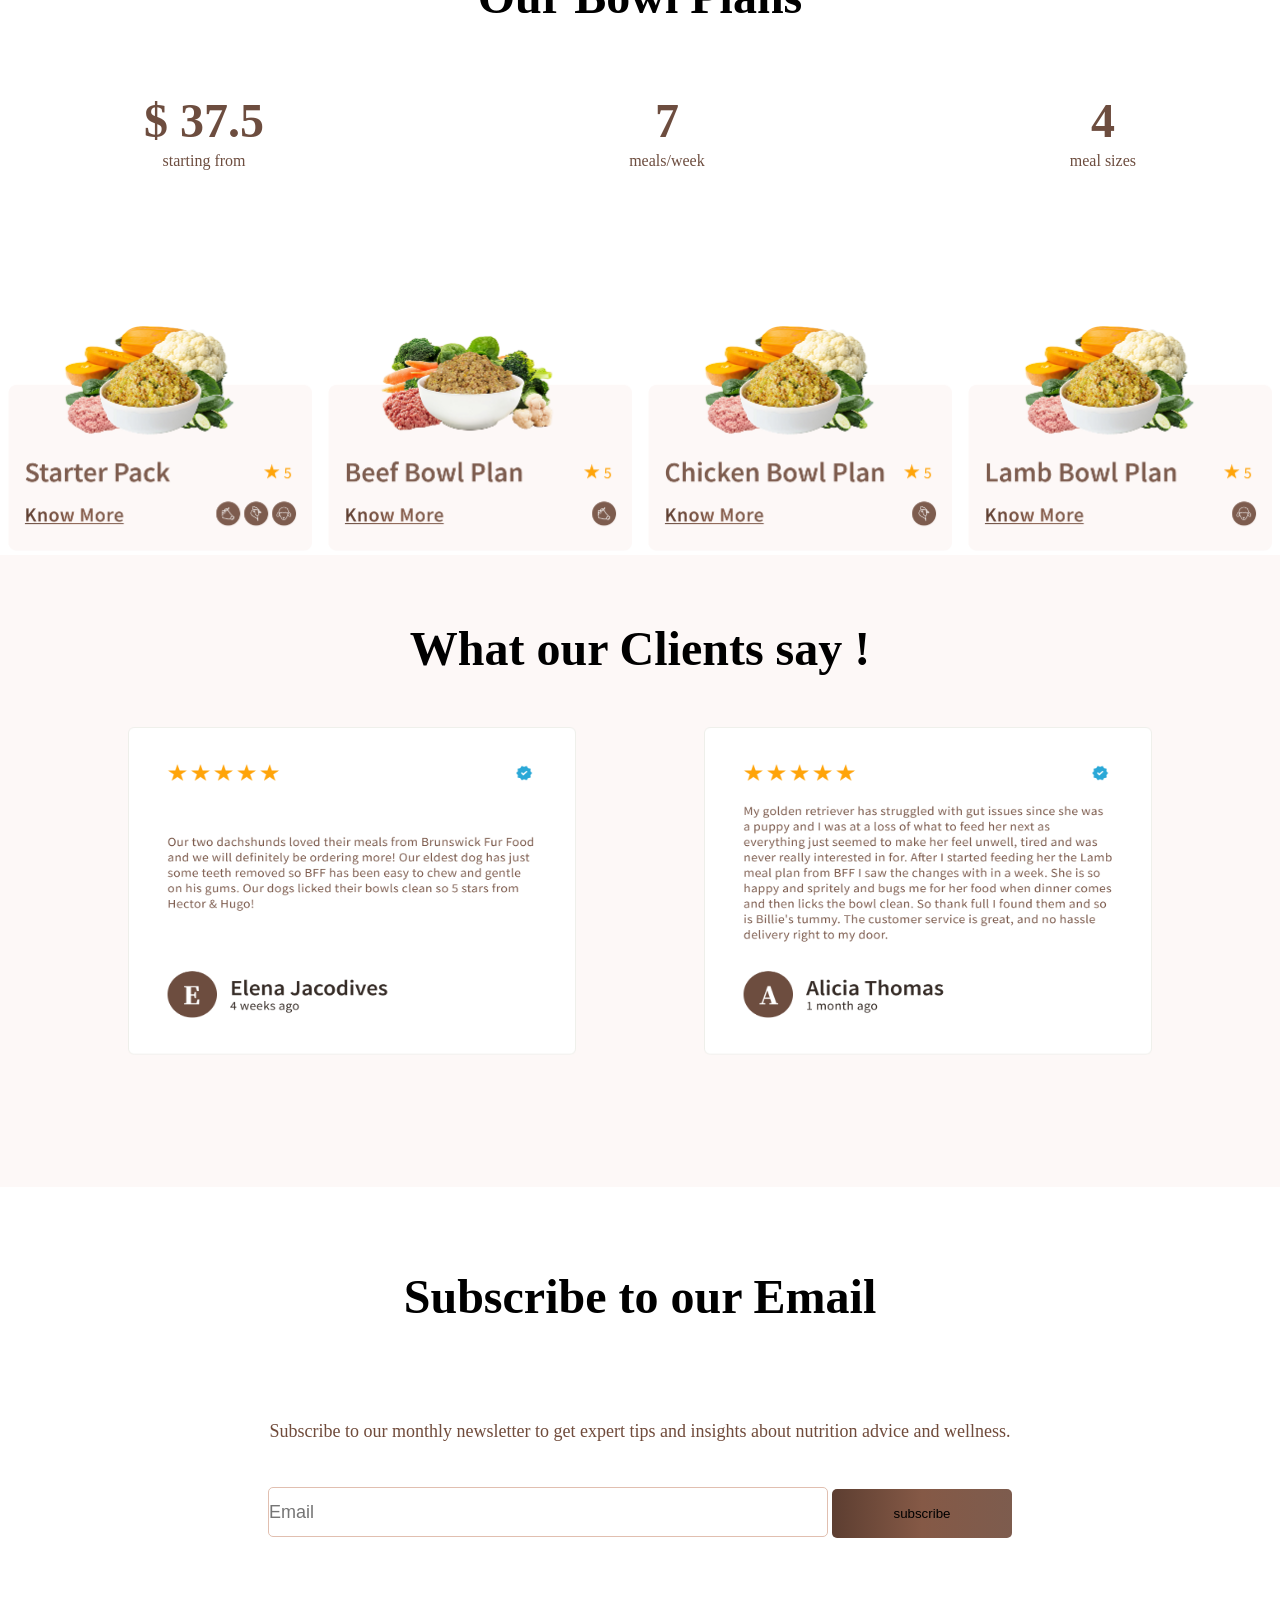
==== commit 06761ac0: "second commit" ====
--- a/index.html
+++ b/index.html
@@ -68,7 +68,7 @@
         </div>
     </div>
 
-    <!--          -->
+    <!-- containor3         -->
     <div class="containor3">
         <div class="card">
             <div class="inner">
@@ -95,8 +95,6 @@
                     Setting up a Subscription
 
                     Subscription can be fortnightly or monthly depending upon your furry baby's requirements.
-
-
                 </p>
             </div>
         </div>
@@ -130,7 +128,8 @@
         <p>Our Customers love us !</p>
         <div class="google-content">
             <img src="Group 181.png" alt="">
-            <p>We believe that every dog, just like us humans, should have access to fresh and nourishing food. We are
+            <p>We believe that every dog, just like us humans, should have access to fresh and nourishing <br> food. We
+                are
                 committed to making this a reality for all the furry friends within our community.</p>
         </div>
         <div class="delivery-product-icon">
@@ -193,46 +192,127 @@
         <h2>Give our Starter Pack a go !</h2>
         <p>Don’t worry , We have got you covered !<br>To help you transition to fresh food, we have created a trial pack
             that lets you try our meals before you commit to a subscription.</p>
-        <div class="starter-pack-section">
-            <div class="dog-img-content">
-                <img src="de91b88db94b1a08b3b72de32524ce7434e90cfe (1).jpg" alt="">
-                <div class="img-content">
-                    <h4>BFF Weekly Starter Pack </h4>
-                    <p>$ 3/day (40% off )</p>
-                </div>
-            </div>
-            <div class="img-graphd">
-                <img src="Group 364.png" alt="">
-                <div class="graph-content">
-                    <ul>
-                        <li>Beef</li>
-                        <li>chicken</li>
-                        <li>Lamb</li>
-                        <li>Variety</li>
-                    </ul>
-                    <p>This is a starter trial product to help you choose the right meal for your dog. Take a whopping
-                        40% discount on the weekly pack, to help you choose the right meal in a cost effective way.</p>
-
-                    <button class="button5">Know More</button>
-
-                </div>
-            </div>
-        </div>
-    </div>
+    </div>
+    <div class="starter-pack-section">
+        <div class="dog-img-content">
+            <img src="de91b88db94b1a08b3b72de32524ce7434e90cfe (1).jpg" alt="">
+            <div class="img-content">
+                <h4>BFF Weekly Starter Pack </h4>
+            </div>
+            <div class="img-content2">
+                <p>$ 3/day (40% off )</p>
+            </div>
+        </div>
+        <div class="img-graph">
+            <img src="Group 364.png" alt="">
+            <div class="graph-content">
+                <ul>
+                    <li>Beef</li>
+                    <li>chicken</li>
+                    <li>Lamb</li>
+                    <li>Variety</li>
+                </ul>
+            </div>
+            <div class="graph-content2">
+                <p>This is a starter trial product to help you choose the right meal for your dog. Take a whopping
+                    40% discount on the weekly pack, to help you choose the right meal in a cost effective way.</p>
+            </div>
+            <div class="button5">
+                <button class="button5">Know More</button>
+
+            </div>
+        </div>
+    </div>
+
     <!--  /* section Why Choose us ? */-->
     <div class="containor7">
         <h1> Why Choose us ?</h1>
         <p>In addition to providing nutritious meals, we offer a wide array of facilities and services to enhance your
             experience.</p>
-        <div class="icons-contant">
-              <img src="Icons (3).png" alt="">
-              <p></p>
-              <img src="Icons (4).png" alt="">
-              <p></p>
-        </div>
-    </div>
-
-
+        <div class="icons-content">
+            <span>
+                <img src="Icons (3).png" alt="">
+                <p>Subscribe and get 5% off </p>
+            </span>
+            <span>
+                <img src="Icons (4).png" alt="">
+                <p>Flexible Meal Plans </p>
+            </span>
+        </div>
+        <div class="icons-content">
+            <span>
+                <img src="Icons (6).png" alt="" margin-right="50px">
+                <p>Door-to-door delivery</p>
+            </span>
+            <span>
+                <img src="Icons (7).png" alt="" margin-right="50px">
+                <p>Your pet never goes hungry again</p>
+            </span>
+        </div>
+    </div>
+    <!-- containor 8 start -->
+    <div class="containor8">
+        <div class="our-bowl-plans">
+            <p class="our-bowl-plans">Our Bowl Plans</p>
+        </div>
+        <div class="main-our">
+            <div class="our-bowl-cnt">
+                <p class="our-num"> $ 37.5 </p>
+                <p class="our-num1"> starting from </p>
+            </div>
+            <div class="our-bowl-cnt">
+                <p class="our-num"> 7 </p>
+                <p class="our-num1">meals/week </p>
+            </div>
+            <div class="our-bowl-cnt">
+                <p class="our-num"> 4 </p>
+                <p class="our-num1"> meal sizes </p>
+            </div>
+        </div>
+        </div>
+        <div class="main-plan-img">
+               <div class="starter-img">
+                <img src="Desktop - Prod Card.png" alt=""></div>
+               <div class="starter-img">
+                <img src="Desktop - Prod Card (1).png" alt="">
+               </div>
+               <div class="starter-img">
+                <img src="Desktop - Prod Card (2).png" alt="">
+               </div>
+               <div class="starter-img">
+                <img src="Desktop - Prod Card (3).png" alt="">
+               </div>
+        </div>
+    <!-- containor 9 start -->
+     <div class="containor9">
+        <div class="client-say">
+            <p>What our Clients say !</p>
+        </div>
+        <div class="client-img-cnt">
+            <div class="img-1">
+                <img src="desktop -testimonial (1).png" alt="">
+            </div>
+            <div class="img-1">
+                <img src="desktop -testimonial.png" alt="">
+            </div>
+        </div>
+     </div>
+     <!-- containor 10 email cnt -->
+      <div class="containor10">
+        <div class="dog-box">
+        <p>Subscribe to our Email</p>
+        </div>
+        <div class="subscribe-cnt">
+            <p>Subscribe to our monthly newsletter to get expert tips and insights about nutrition advice and wellness.  </p>
+        </div>
+        <div class="form-containorr">
+        <form action="">
+            <label for="email"></label>
+            <input type="emial" id="email"  required placeholder="Email">
+          <button class="subscribe">subscribe</button>
+        </form>
+        </div>
+      </div>
 </body>
 
 </html>
--- a/BFF.CSS
+++ b/BFF.CSS
@@ -91,6 +91,7 @@
   font-size: 18px;
   line-height: 125%;
   border: none;
+  margin-top: 48px;
 }
 .hero-images img {
   height: 40px;
@@ -111,6 +112,9 @@
 }
 .hero-images {
   display: flex;
+  justify-content: space-between;
+  align-items: center;
+  column-gap: 20px;
 }
 .beef1 img {
   width: 662px;
@@ -187,7 +191,7 @@
   border: 2px snow;
 
   align-items: center;
-  padding-top: 64px;
+  padding-top: 50px;
 }
 .google-content p {
   font-size: 18px;
@@ -302,6 +306,7 @@
   list-style: 125%;
   color: #7d5c4e;
   text-align: center;
+  margin-top: 64px;
 }
 .containor6 h2 {
   font-size: 48px;
@@ -311,8 +316,9 @@
 .starter-pack-section {
   display: flex;
   justify-content: space-around;
-
-  padding: 60px;
+  align-items: start;
+  padding: 80px;
+  gap: 150px;
 }
 .dog-img-content {
   flex-direction: column;
@@ -335,25 +341,73 @@
   font-size: 24px;
   line-height: 125%;
   letter-spacing: 2%;
-}
-.img-graph ul {
-  display: flex;
+  color: #7d5c4e;
+}
+.img-graph {
+  flex-direction: column;
+  justify-content: center;
+  gap: 31px;
+}
+.graph-content ul {
+  display: flex;
+  justify-content: space-evenly;
+  text-align: center;
+  font-family: Source Sans Pro;
+  font-weight: 700;
+  font-style: Bold;
+  font-size: 18px;
+  line-height: 125%;
+  letter-spacing: 2%;
+  text-align: center;
+  gap: 3px;
+  color: #7d5c4e;
+}
+.graph-content2 p {
+  font-family: Source Sans Pro;
+  font-weight: 400;
+  font-size: 18px;
+  line-height: 125%;
+  letter-spacing: 2%;
+  text-align: center;
+  color: #7d5c4e;
+  margin-top: 31px;
 }
 .img-graph img {
   width: 294px;
   height: 210px;
 }
 .button5 button {
-  width: 200px;
-  height: 80px;
-  background-color: #352b26;
-  font: 28px;
+  width: 432px;
+  height: 66px;
+  padding: 13px;
+  border-radius: 5px;
+  margin-top: 48px;
+  color: #f0f0f0;
+  font-weight: 400;
+  font-size: 18px;
+  line-height: 125%;
+  border: none;
+  background: linear-gradient(
+    90deg,
+    #5d3e31 0%,
+    #704b3b 24%,
+    #855946 50%,
+    #7d5c4e 100%
+  );
 }
 /* section Why Choose us ? */
 .containor7 {
-  background: #fdf8f7;
+  background-color: #fdf8f7;
   padding: 80px;
   gap: 30px;
+  /* width: 1001px;
+  height: 298px; */
+  /* opacity:5% ;
+  top: 291px;
+  left: 219.5px; */
+
+  background-image: url(4979e81953aa822ef01602e89c09dcbd7087eb56.png);
+  background-repeat: no-repeat;
 }
 .containor7 h1 {
   font-family: Source Serif Pro;
@@ -362,6 +416,7 @@
   line-height: 125%;
   letter-spacing: 0px;
   text-align: center;
+  margin-bottom: 64px;
 }
 .containor7 p {
   font-family: Source Sans Pro;
@@ -372,3 +427,165 @@
   text-align: center;
   color: #7d5c4e;
 }
+.icons-content {
+  display: flex;
+  justify-content: space-evenly;
+  justify-content: center;
+  gap: 300px;
+}
+.icons-content img {
+  height: 90px;
+  width: 90px;
+}
+.icons-content span {
+  display: flex;
+  justify-content: space-evenly;
+  flex-direction: column;
+  align-items: center;
+  padding-top: 64px;
+}
+.icons-content p {
+  font-family: Source Sans Pro;
+  font-weight: 600;
+  font-size: 28px;
+  line-height: 125%;
+  letter-spacing: 0px;
+  text-align: center;
+}
+/* containor 8 start */
+.containor8 {
+  padding: 80px;
+}
+.our-bowl-plans {
+  font-family: Source Serif Pro;
+  font-weight: 700;
+  font-style: Bold;
+  font-size: 48px;
+  line-height: 125%;
+  letter-spacing: 0px;
+  text-align: center;
+}
+.main-our {
+  display: flex;
+  justify-content: space-between;
+  padding: 64px;
+}
+.our-bowl-cnt {
+  flex-direction: column;
+  align-items: center;
+}
+.our-num {
+  font-family: Source Serif Pro;
+  font-weight: 700;
+  font-style: Bold;
+  font-size: 48px;
+  line-height: 125%;
+  text-align: center;
+  color: #6d4d3f;
+}
+.our-num1 {
+  font-family: Source Sans Pro;
+  font-weight: 400;
+  font-size: 16px;
+  line-height: 125%;
+  letter-spacing: 2%;
+  text-align: center;
+  color: #6d4d3f;
+}
+.main-plan-img {
+  display: flex;
+  justify-content: space-around;
+  align-items: center;
+}
+.starter-img img {
+  width: 304px;
+  height: 236px;
+  opacity: 1;
+}
+/* containor 9 start */
+.containor9 {
+  background: #fdf8f7;
+  padding: 80px;
+  padding-top: 64px;
+}
+.client-say {
+  font-family: Source Serif Pro;
+  font-weight: 700;
+  font-style: Bold;
+  font-size: 48px;
+  line-height: 125%;
+  text-align: center;
+}
+.client-img-cnt {
+  display: flex;
+  justify-content: space-between;
+  align-items: center;
+}
+.img-1 img {
+  width: 544px;
+  height: 424px;
+  opacity: 1;
+  gap: 36px;
+  border-radius: 8px;
+  border-width: 1px;
+  padding: 48px;
+}
+/* containor 10 email cnt */
+.containor10 {
+     display: flex;
+    justify-content: flex-start;
+    align-items: center;
+    flex-direction: column;
+    background-image: url('0987864a55df181a8cc029f111fb1ab0fec6fdaa.png');
+    background-repeat: no-repeat;
+    row-gap: 45px;
+    padding-top: 80px;
+    padding-bottom: 325px;
+    background-position: center center;
+}
+.dog-box p {
+  font-size: 48px;
+  font-weight: 700;
+  line-height: 1.25;
+  font-style: bold;
+  font-family: source serif pro;
+  text-align: center;
+ 
+}
+.subscribe-cnt p {
+  font-family: Source Sans Pro;
+  font-weight: 400;
+  font-style: Regular;
+  font-size: 18px;
+  line-height: 125%;
+  letter-spacing: 2%;
+  text-align: center;
+  color: #704B3B;
+   margin-top: 48px;
+}
+ input[type]{
+  width: 560px;
+height: 50px;
+font-size: 18px;
+font-weight: 400;
+color: #704b3b;
+opacity: 1;
+top: 195px;
+left: 134px;
+border-radius: 5px;
+border-width: 1px;
+border: 1px solid #E1BFB0
+  
+}
+.subscribe {
+  background: linear-gradient(90deg, #5D3E31 0%, #704B3B 24%, #855946 50%, #7D5C4E 100%);
+width: 180px;
+height: 49px;
+ border: none;
+opacity: 1;
+top: 195px;
+left: 514px;
+gap: 10px;
+border-radius: 5px;
+padding: 13px;
+}
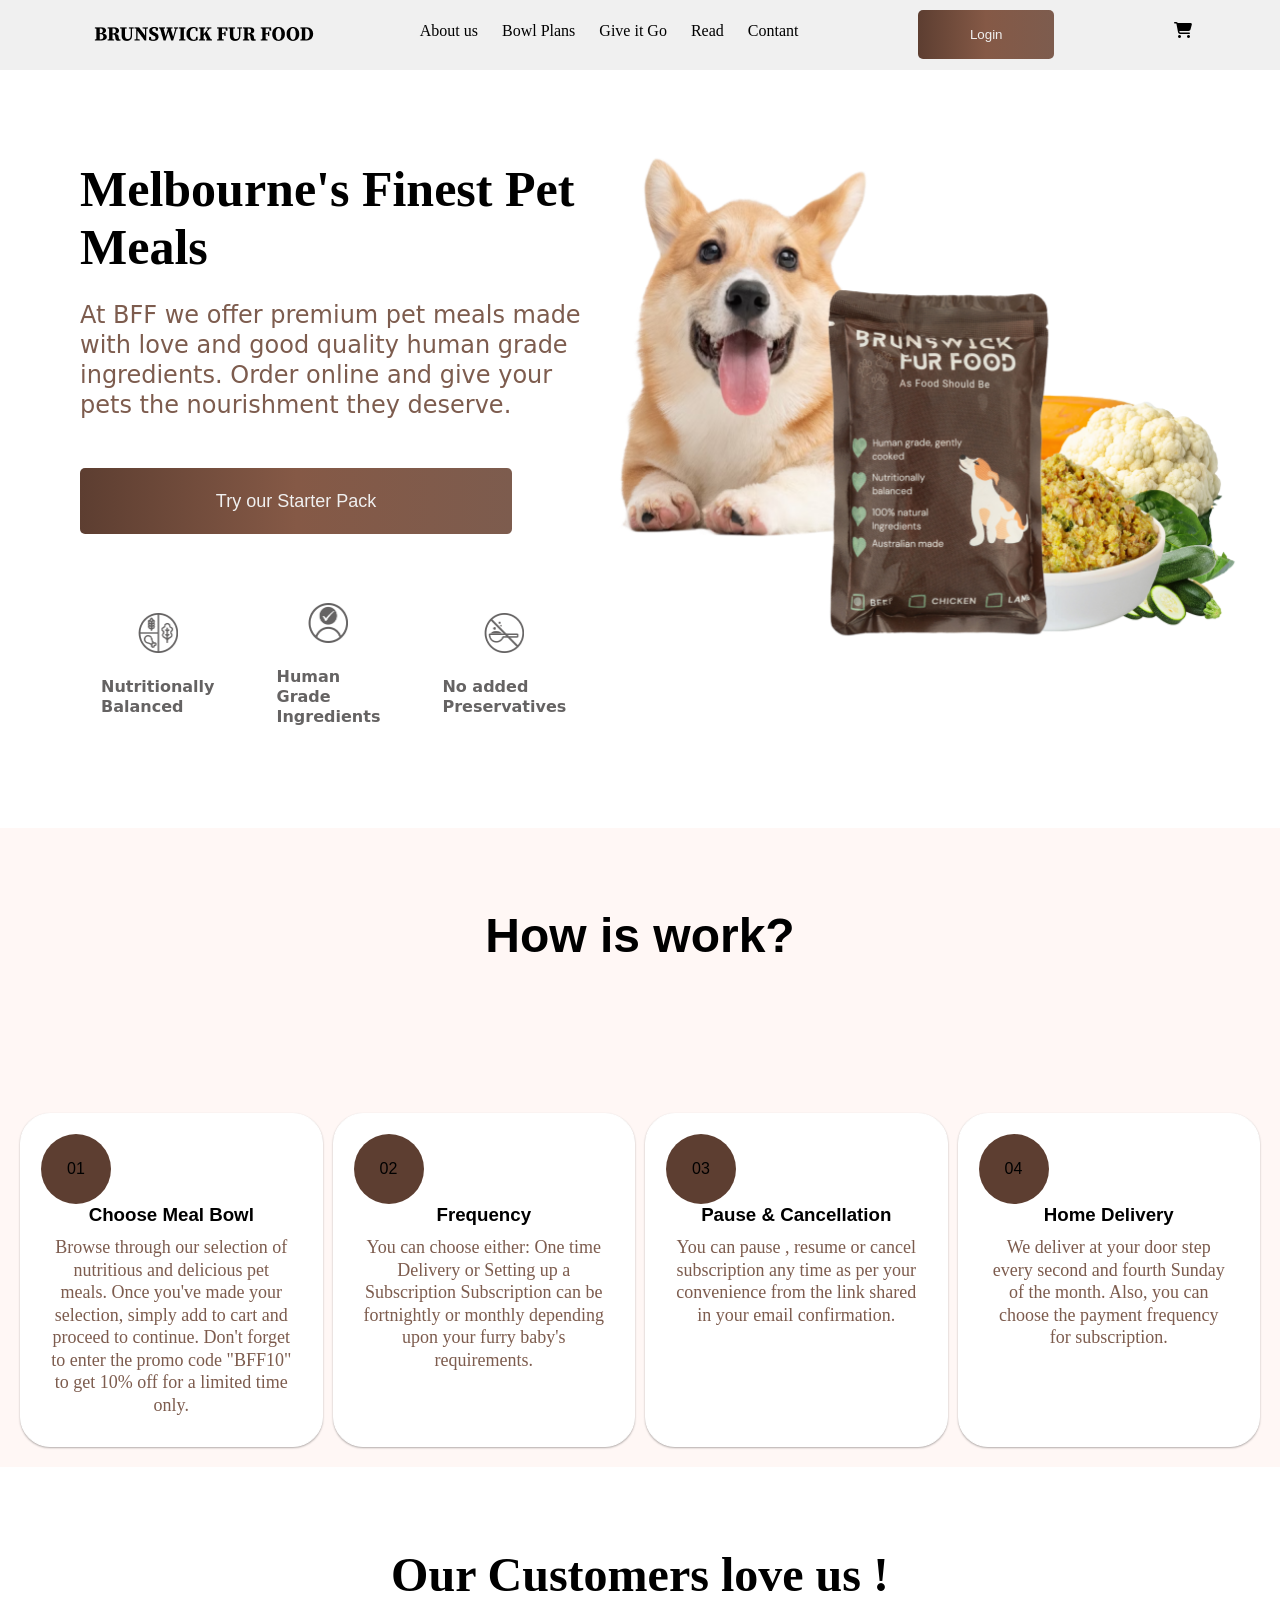
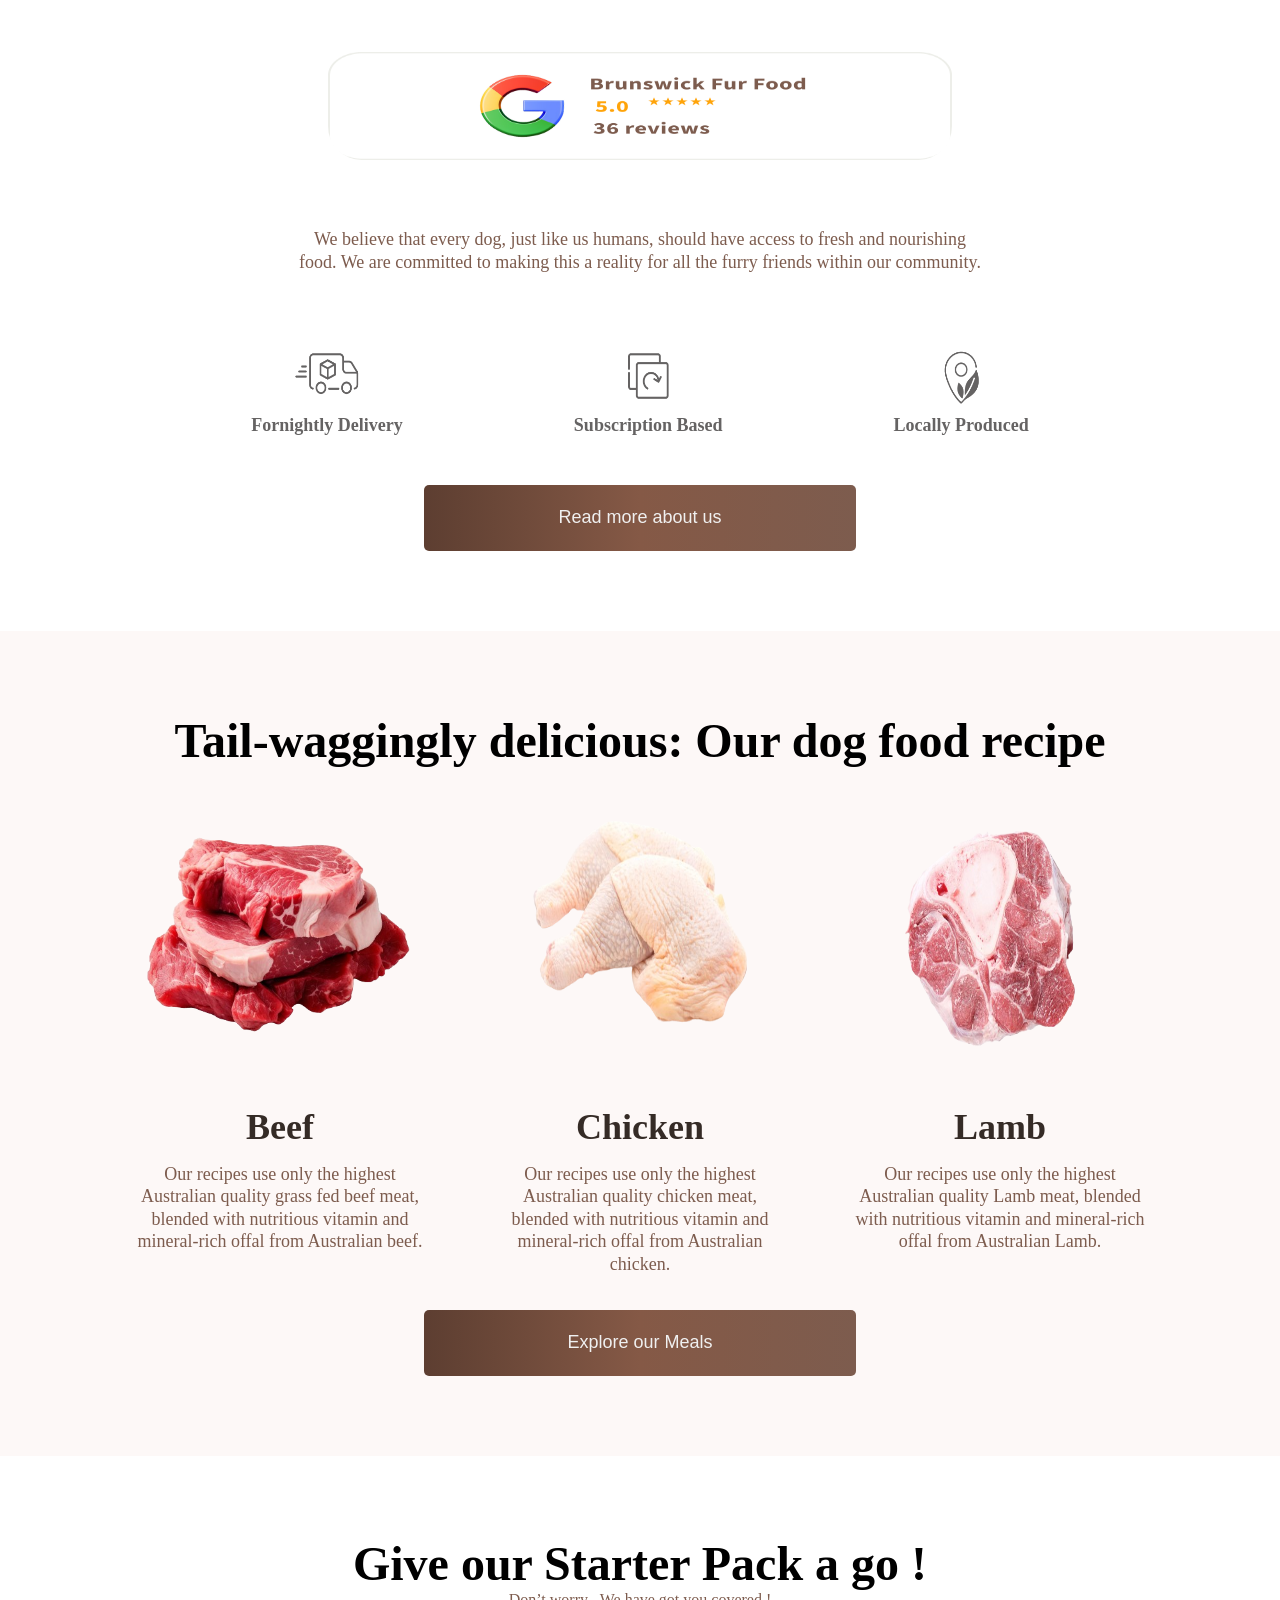
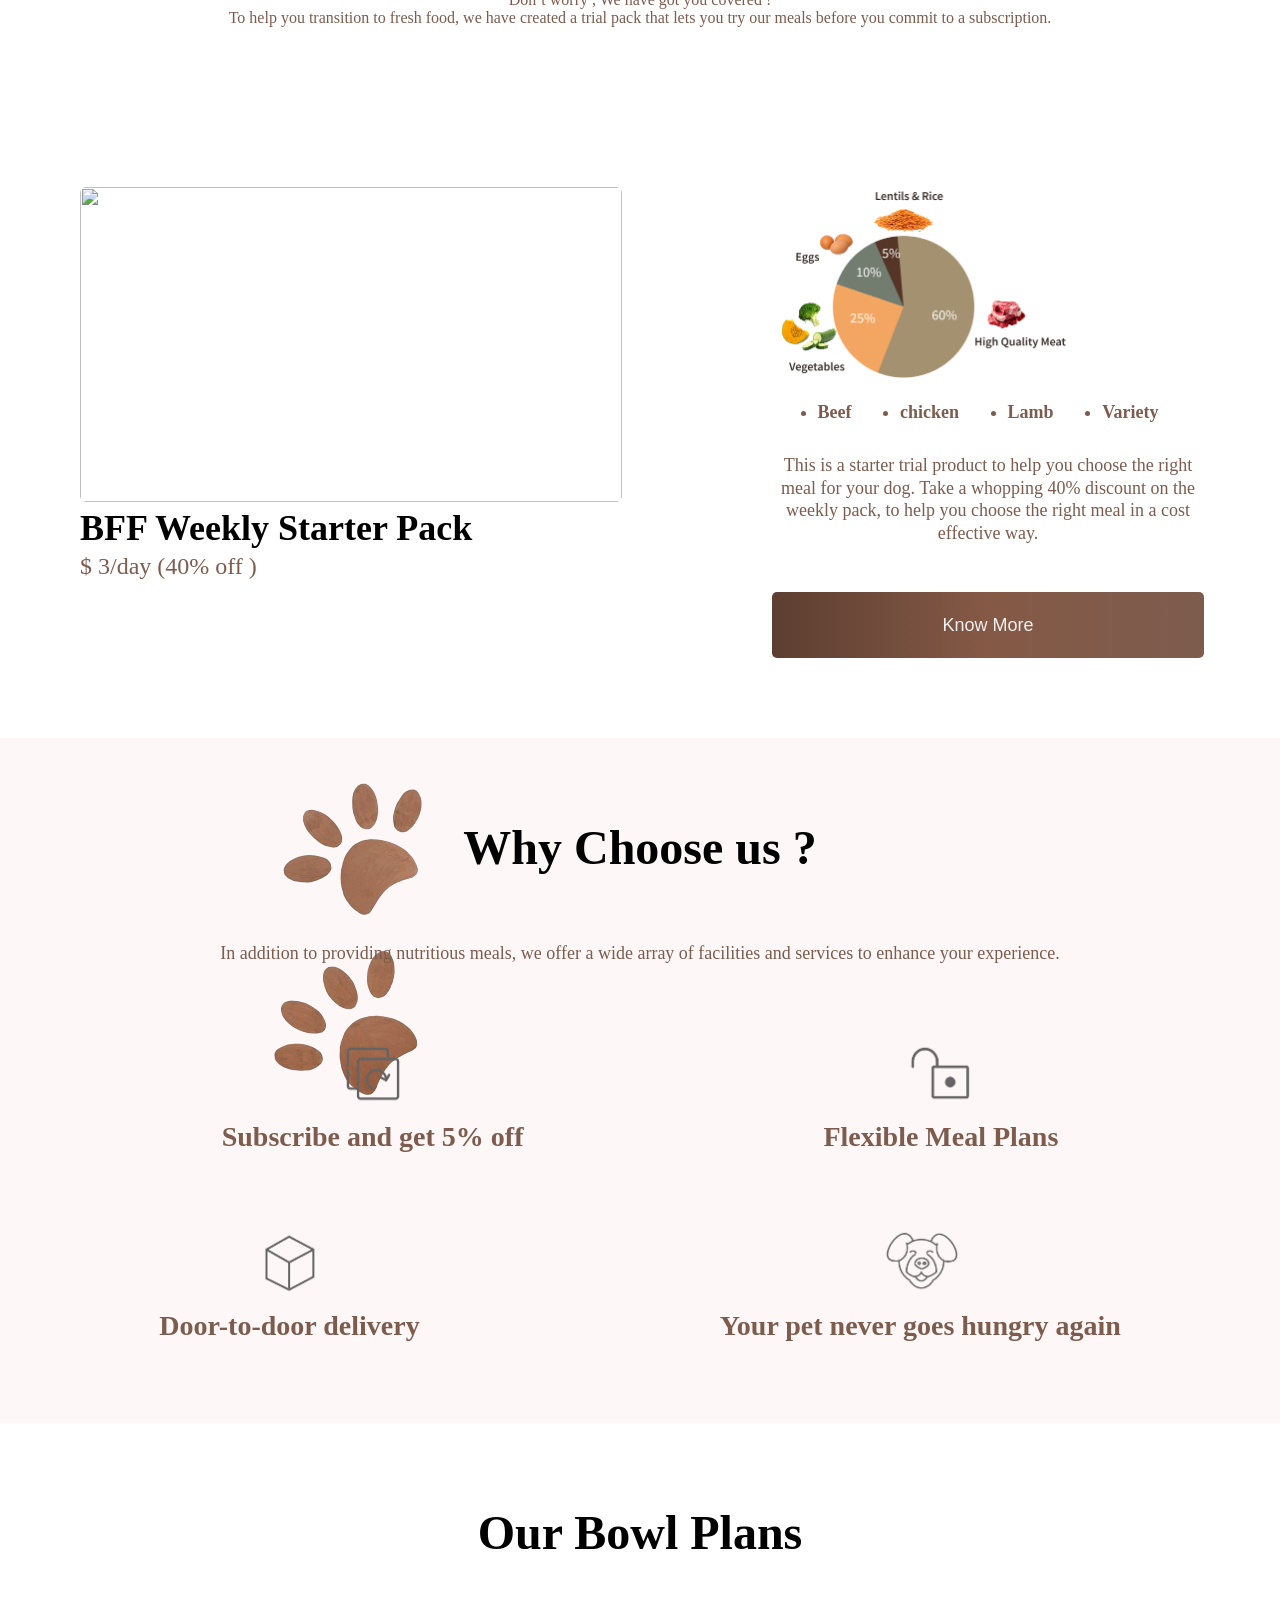
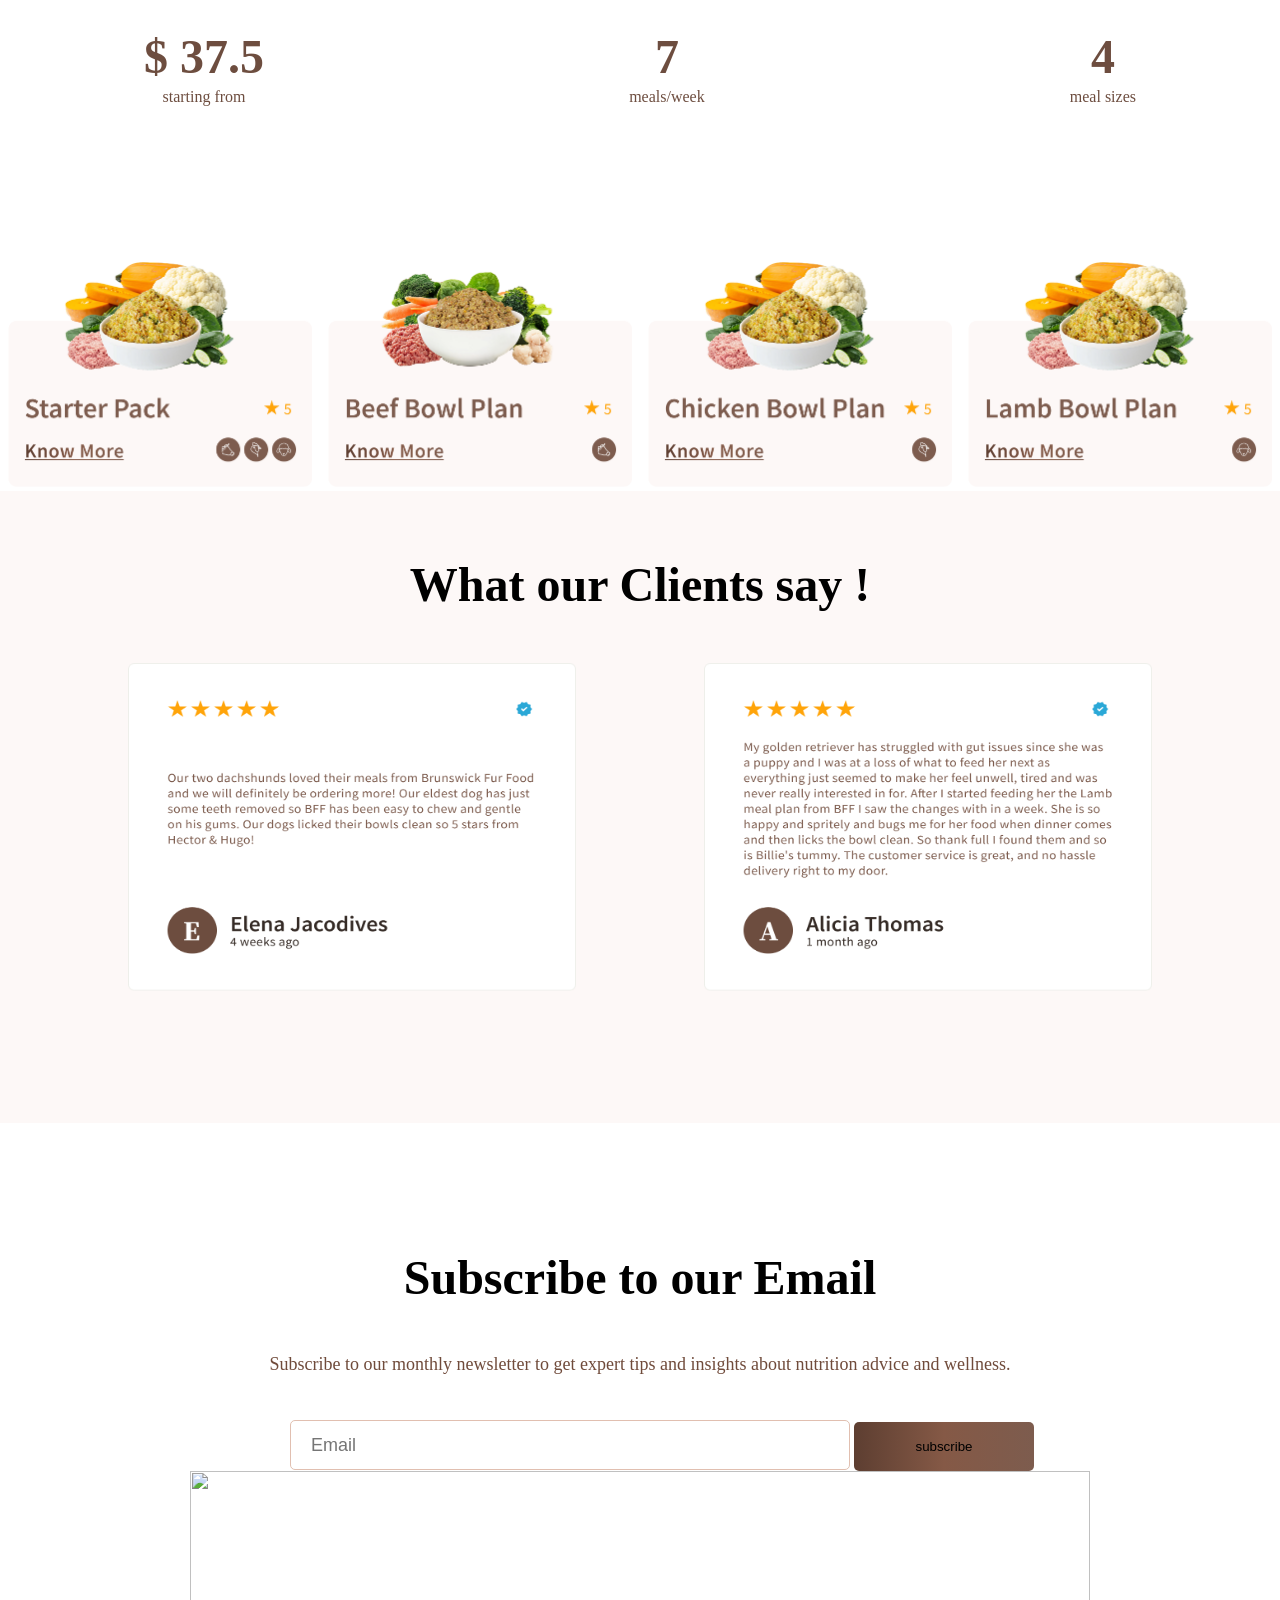
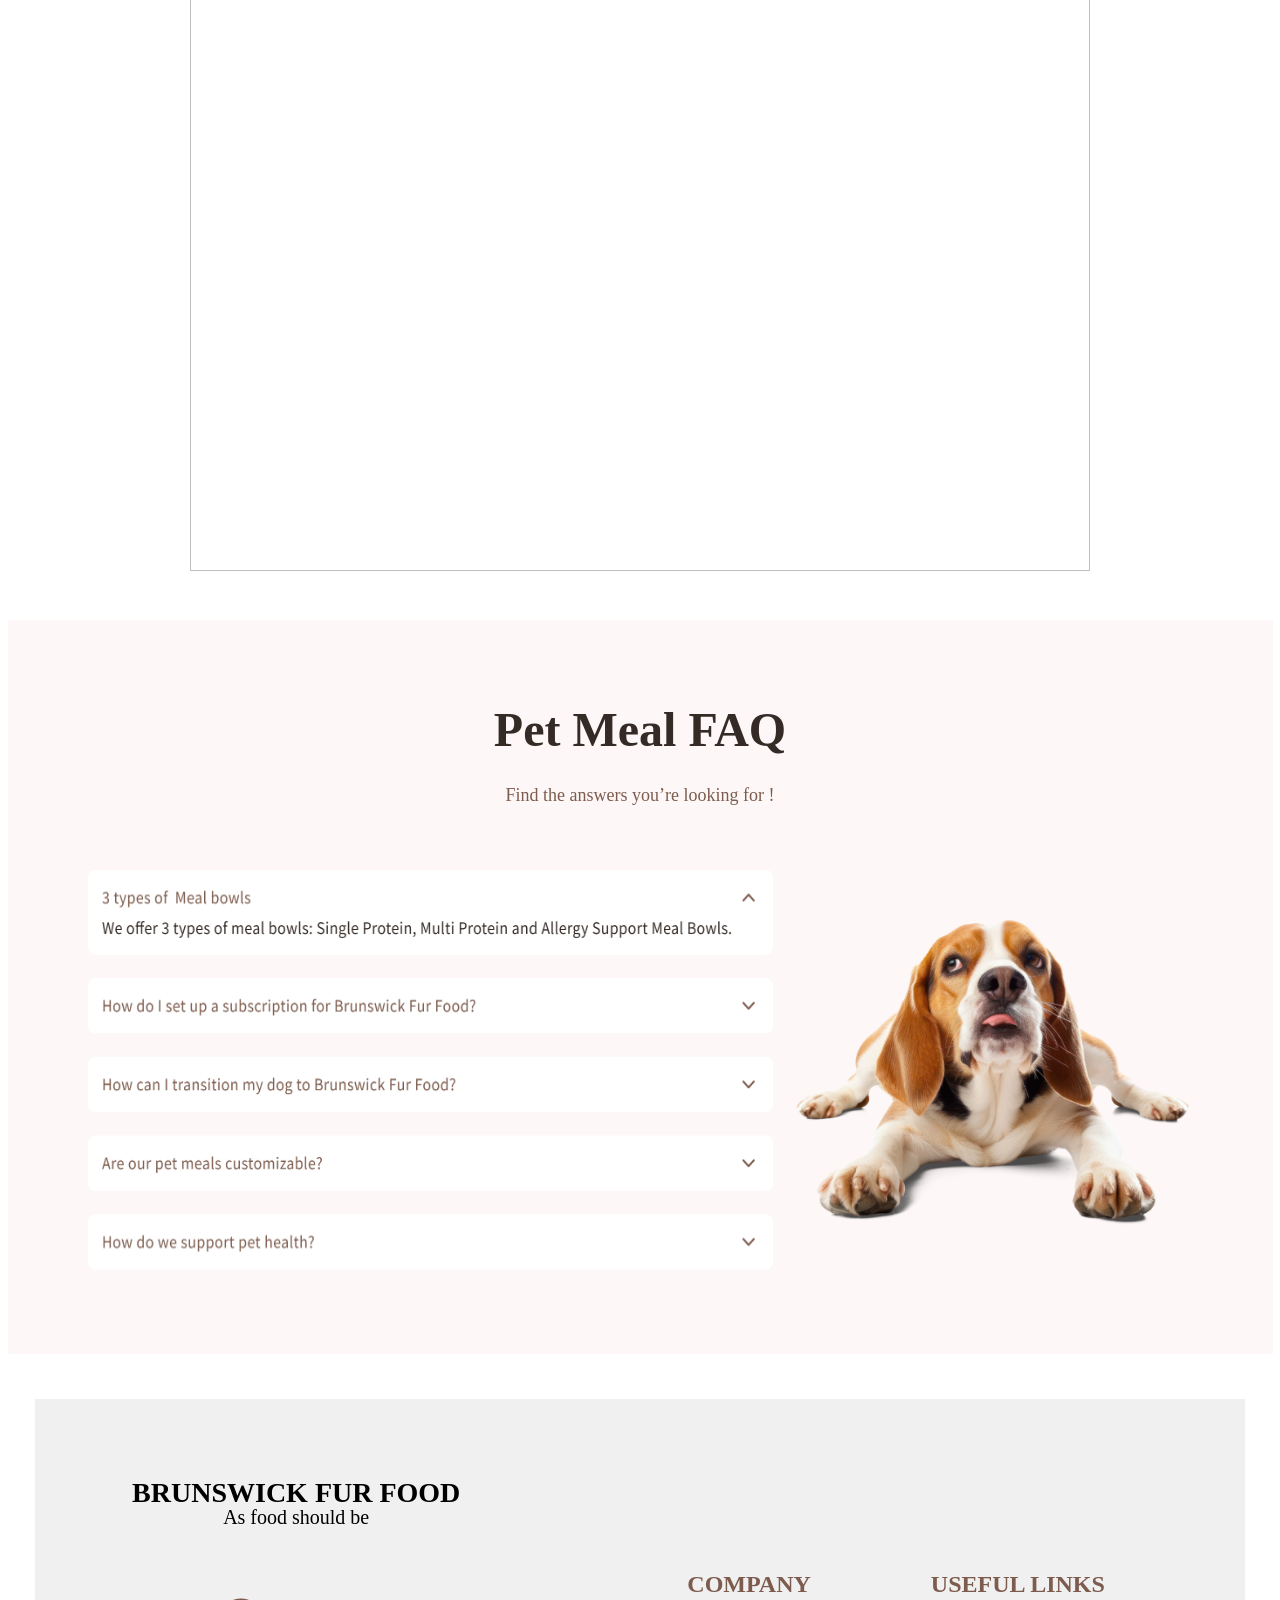
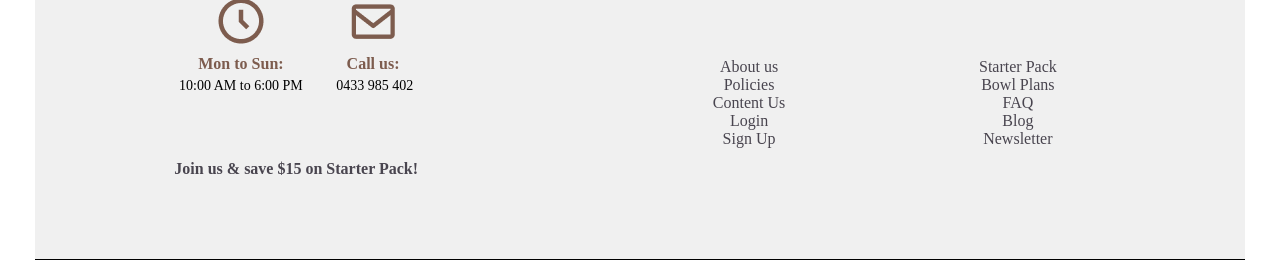
==== commit 299ced12: "footer section" ====
--- a/index.html
+++ b/index.html
@@ -269,22 +269,23 @@
                 <p class="our-num1"> meal sizes </p>
             </div>
         </div>
-        </div>
-        <div class="main-plan-img">
-               <div class="starter-img">
-                <img src="Desktop - Prod Card.png" alt=""></div>
-               <div class="starter-img">
-                <img src="Desktop - Prod Card (1).png" alt="">
-               </div>
-               <div class="starter-img">
-                <img src="Desktop - Prod Card (2).png" alt="">
-               </div>
-               <div class="starter-img">
-                <img src="Desktop - Prod Card (3).png" alt="">
-               </div>
-        </div>
+    </div>
+    <div class="main-plan-img">
+        <div class="starter-img">
+            <img src="Desktop - Prod Card.png" alt="">
+        </div>
+        <div class="starter-img">
+            <img src="Desktop - Prod Card (1).png" alt="">
+        </div>
+        <div class="starter-img">
+            <img src="Desktop - Prod Card (2).png" alt="">
+        </div>
+        <div class="starter-img">
+            <img src="Desktop - Prod Card (3).png" alt="">
+        </div>
+    </div>
     <!-- containor 9 start -->
-     <div class="containor9">
+    <div class="containor9">
         <div class="client-say">
             <p>What our Clients say !</p>
         </div>
@@ -296,23 +297,104 @@
                 <img src="desktop -testimonial.png" alt="">
             </div>
         </div>
-     </div>
-     <!-- containor 10 email cnt -->
-      <div class="containor10">
-        <div class="dog-box">
-        <p>Subscribe to our Email</p>
-        </div>
-        <div class="subscribe-cnt">
-            <p>Subscribe to our monthly newsletter to get expert tips and insights about nutrition advice and wellness.  </p>
-        </div>
-        <div class="form-containorr">
-        <form action="">
-            <label for="email"></label>
-            <input type="emial" id="email"  required placeholder="Email">
-          <button class="subscribe">subscribe</button>
-        </form>
-        </div>
-      </div>
+    </div>
+    <!-- containor 10 email cnt -->
+    <div class="containor10">
+        <div class="dog-cnt">
+            <div class="dog-box">
+                <p>Subscribe to our Email</p>
+            </div>
+            <div class="subscribe-cnt">
+                <p>Subscribe to our monthly newsletter to get expert tips and insights about nutrition advice and
+                    wellness.
+                </p>
+            </div>
+            <div class="form-containorr">
+                <form action="">
+                    <label for="email"></label>
+                    <input type="emial" id="email" required placeholder="Email">
+                    <button class="subscribe">subscribe</button>
+                </form>
+            </div>
+            <div class="dogs-img">
+                <img src="0987864a55df181a8cc029f111fb1ab0fec6fdaa.png" alt="">
+            </div>
+        </div>
+        <!-- containor 11 start -->
+        <div class="containor11">
+            <div class="pet-meal">
+                <p>Pet Meal FAQ</p>
+            </div>
+            <div class="pet-meal-cnt">
+                <p>Find the answers you’re looking for ! </p>
+            </div>
+            <div class="dog-content-image">
+                <div class="img-cnt">
+                    <img src="Frame 1000004278.png" alt="">
+                </div>
+                <div class="img-cnt-dog">
+                    <img src="d0c0157251e236f80f79504f3a7ef1486aac5f63.png" alt="">
+                </div>
+            </div>
+        </div>
+        <!-- footer-section -->
+        <footer>
+            <section>
+                <div class="main-containor">
+                    <div class="logo-cnt">
+                        <p class="logo">BRUNSWICK FUR FOOD</p>
+                        <p class="logo-cnt">As food should be</p>
+                        <div class="watch-1">
+                        <div class="watch-icons">
+                            <div class="watch-icon-p">
+                                <img class="watch-icon" src="Icons (8).png" alt="">
+                            </div>
+                            <p class="watch-cnt">Mon to Sun:</p>
+                            <p class="watch-cnt-p">10:00 AM to 6:00 PM</p>
+                        </div>
+                        <div class="email-icon">
+                            <div class="phone-no">
+                                <div class="watch-icon-p">
+                                    <img class="phone-cnt" src="Icons (9).png" alt="">
+                                </div>
+                                <p class="watch-cnt">Call us:</p>
+                                <p class="watch-cnt-p"> 0433 985 402</p>
+                            </div>
+                        </div>
+                   </div>
+                         <div class="footer-cnt">
+                        <p class="footer-cnt-l">Join us & save $15 on Starter Pack!</p>
+                     </div>
+                    </div>
+                    <div class="footer-list">
+                     <div class="company-main-con">
+                        <div class="company">
+                           <p> COMPANY</p></div>
+                        <ul class="lit-gap">
+                            <li>About us</li>
+                            <li>Policies</li>
+                            <li>Content Us</li>
+                            <li>Login</li>
+                            <li>Sign Up</li>
+                        </ul>
+                     </div>
+                     <div class="useful-links">
+                        <div class="useful"><p>USEFUL LINKS</p></div>
+                            <ul class="lit-gap">
+                                <li>Starter Pack</li>
+                                <li>Bowl Plans</li>
+                                <li>FAQ</li>
+                                <li>Blog</li>
+                                <li>Newsletter</li>
+                            </ul>
+                     </div>
+                     </div>
+                </div>
+                 <div class="footer-end">
+            
+        </div>
+            </section>
+        </footer>
+       
 </body>
-
 </html>
--- a/BFF.CSS
+++ b/BFF.CSS
@@ -306,7 +306,6 @@
   list-style: 125%;
   color: #7d5c4e;
   text-align: center;
-  margin-top: 64px;
 }
 .containor6 h2 {
   font-size: 48px;
@@ -532,16 +531,13 @@
 }
 /* containor 10 email cnt */
 .containor10 {
-     display: flex;
-    justify-content: flex-start;
-    align-items: center;
-    flex-direction: column;
-    background-image: url('0987864a55df181a8cc029f111fb1ab0fec6fdaa.png');
-    background-repeat: no-repeat;
-    row-gap: 45px;
-    padding-top: 80px;
-    padding-bottom: 325px;
-    background-position: center center;
+  width: 100%;
+  height: 652px;
+  display: flex;
+  align-items: center;
+  flex-direction: column;
+  row-gap: 45px;
+  padding-top: 80px;
 }
 .dog-box p {
   font-size: 48px;
@@ -550,7 +546,7 @@
   font-style: bold;
   font-family: source serif pro;
   text-align: center;
- 
+  margin-top: 45px;
 }
 .subscribe-cnt p {
   font-family: Source Sans Pro;
@@ -560,32 +556,201 @@
   line-height: 125%;
   letter-spacing: 2%;
   text-align: center;
-  color: #704B3B;
-   margin-top: 48px;
-}
- input[type]{
+  color: #704b3b;
+  margin-top: 45px;
+}
+input[type] {
   width: 560px;
-height: 50px;
-font-size: 18px;
-font-weight: 400;
-color: #704b3b;
-opacity: 1;
-top: 195px;
-left: 134px;
-border-radius: 5px;
-border-width: 1px;
-border: 1px solid #E1BFB0
-  
+  height: 50px;
+  font-size: 18px;
+  font-weight: 400;
+  color: #704b3b;
+  opacity: 1;
+  top: 195px;
+  left: 134px;
+  border-radius: 5px;
+  border-width: 1px;
+  border: 1px solid #e1bfb0;
+  padding: 15px 20px;
+  margin-top: 45px;
+  margin-left: 100px;
 }
 .subscribe {
-  background: linear-gradient(90deg, #5D3E31 0%, #704B3B 24%, #855946 50%, #7D5C4E 100%);
-width: 180px;
-height: 49px;
- border: none;
-opacity: 1;
-top: 195px;
-left: 514px;
-gap: 10px;
-border-radius: 5px;
-padding: 13px;
-}+  background: linear-gradient(
+    90deg,
+    #5d3e31 0%,
+    #704b3b 24%,
+    #855946 50%,
+    #7d5c4e 100%
+  );
+  width: 180px;
+  height: 49px;
+  border: none;
+  opacity: 1;
+  top: 195px;
+  left: 514px;
+  gap: 10px;
+  border-radius: 5px;
+  padding: 13px;
+}
+.dogs-img img {
+  height: 700px;
+  width: 900px;
+}
+/* containor 11 start */
+.containor11 {
+  display: flex;
+  flex-direction: column;
+  align-items: center;
+  padding: 80px;
+  background-color: #fdf8f7;
+}
+.pet-meal p {
+  font-family: Source Serif Pro;
+  font-weight: 700;
+  font-style: Bold;
+  font-size: 48px;
+  line-height: 125%;
+  text-align: center;
+  color: #352b26;
+}
+.pet-meal-cnt p {
+  font-family: Source Sans Pro;
+  font-weight: 400;
+  font-size: 18px;
+  line-height: 125%;
+  text-align: center;
+  color: #7d5c4e;
+  margin-top: 24px;
+}
+.dog-content-image {
+  display: flex;
+  justify-content: space-between;
+  margin-top: 64px;
+  column-gap: 20px;
+}
+.img-cnt img {
+  width: 685px;
+  height: 400px;
+}
+.img-cnt-dog img {
+  height: 400px;
+  width: 400px;
+}
+/* footer-section */
+.main-containor {
+  width: 100%;
+  display: flex;
+  justify-content: space-around;
+  column-gap: 150px;
+  align-items: center;
+  padding: 80px;
+  background-color:#F0F0F0 ;
+}
+.logo {
+  font-family: Source Serif Pro;
+  font-weight: 700;
+  font-style: Bold;
+  font-size: 28px;
+  line-height: 100%;
+  letter-spacing: 2%;
+  text-align: center;
+  color: #000000;
+}
+.watch-1 {
+  display: flex;
+  justify-content: space-evenly;
+  padding: 64px;
+  column-gap: 30px;
+}
+.logo-cnt {
+  font-family: Source Sans Pro;
+  font-weight: 400;
+  font-size: 20px;
+  line-height: 100%;
+  letter-spacing: 2%;
+  text-align: center;
+  color: Black;
+}
+.watch-icons {
+  display: flex;
+  flex-direction: column;
+  align-items: center;
+}
+.watch-icon-p {
+  display: flex;
+  flex-direction: column;
+  align-items: center;
+  row-gap: 20px;
+}
+.watch-icon img {
+  width: 30px;
+  height: 30px;
+}
+
+.watch-cnt-p {
+  font-family: Source Sans Pro;
+  font-weight: 400;
+  font-size: 14px;
+  line-height: 19px;
+  text-align: center;
+}
+.watch-cnt {
+  font-family: Source Sans Pro;
+  font-weight: 600;
+  font-size: 16px;
+  line-height: 24px;
+  text-align: center;
+  color: #7d5c4e;
+}
+.footer-cnt-l {
+  font-weight: 700;
+  font-style: Bold;
+  font-size: 16px;
+  color: #49454f;
+}
+/* second div company */
+.footer-list{
+display: flex;
+justify-content: space-between;
+align-items: center;
+text-align: center;
+}
+.lit-gap{
+  column-gap: 10px;
+}
+.company p {
+  font-family: Source Sans Pro;
+  font-weight: 700;
+  font-style: Bold;
+  font-size: 24px;
+  text-align: center;
+  color: #7d5c4e;
+  padding: 60px;
+}
+.company-main-con ul {
+  font-family: Source Sans Pro;
+  font-weight: 400;
+  font-size: 16px;
+  color: #49454f;
+  list-style: none;
+}
+.useful p {
+  font-family: Source Sans Pro;
+  font-weight: 700;
+  font-style: Bold;
+  font-size: 24px;
+  text-align: center;
+  color: #7d5c4e;
+  padding: 60px;
+}
+.useful-links ul{
+  font-family: Source Sans Pro;
+  font-weight: 400;
+  font-size: 16px;
+  color: #49454f;
+  list-style: none;
+}
+.footer-end{
+  border-bottom: 1px solid black;
+}
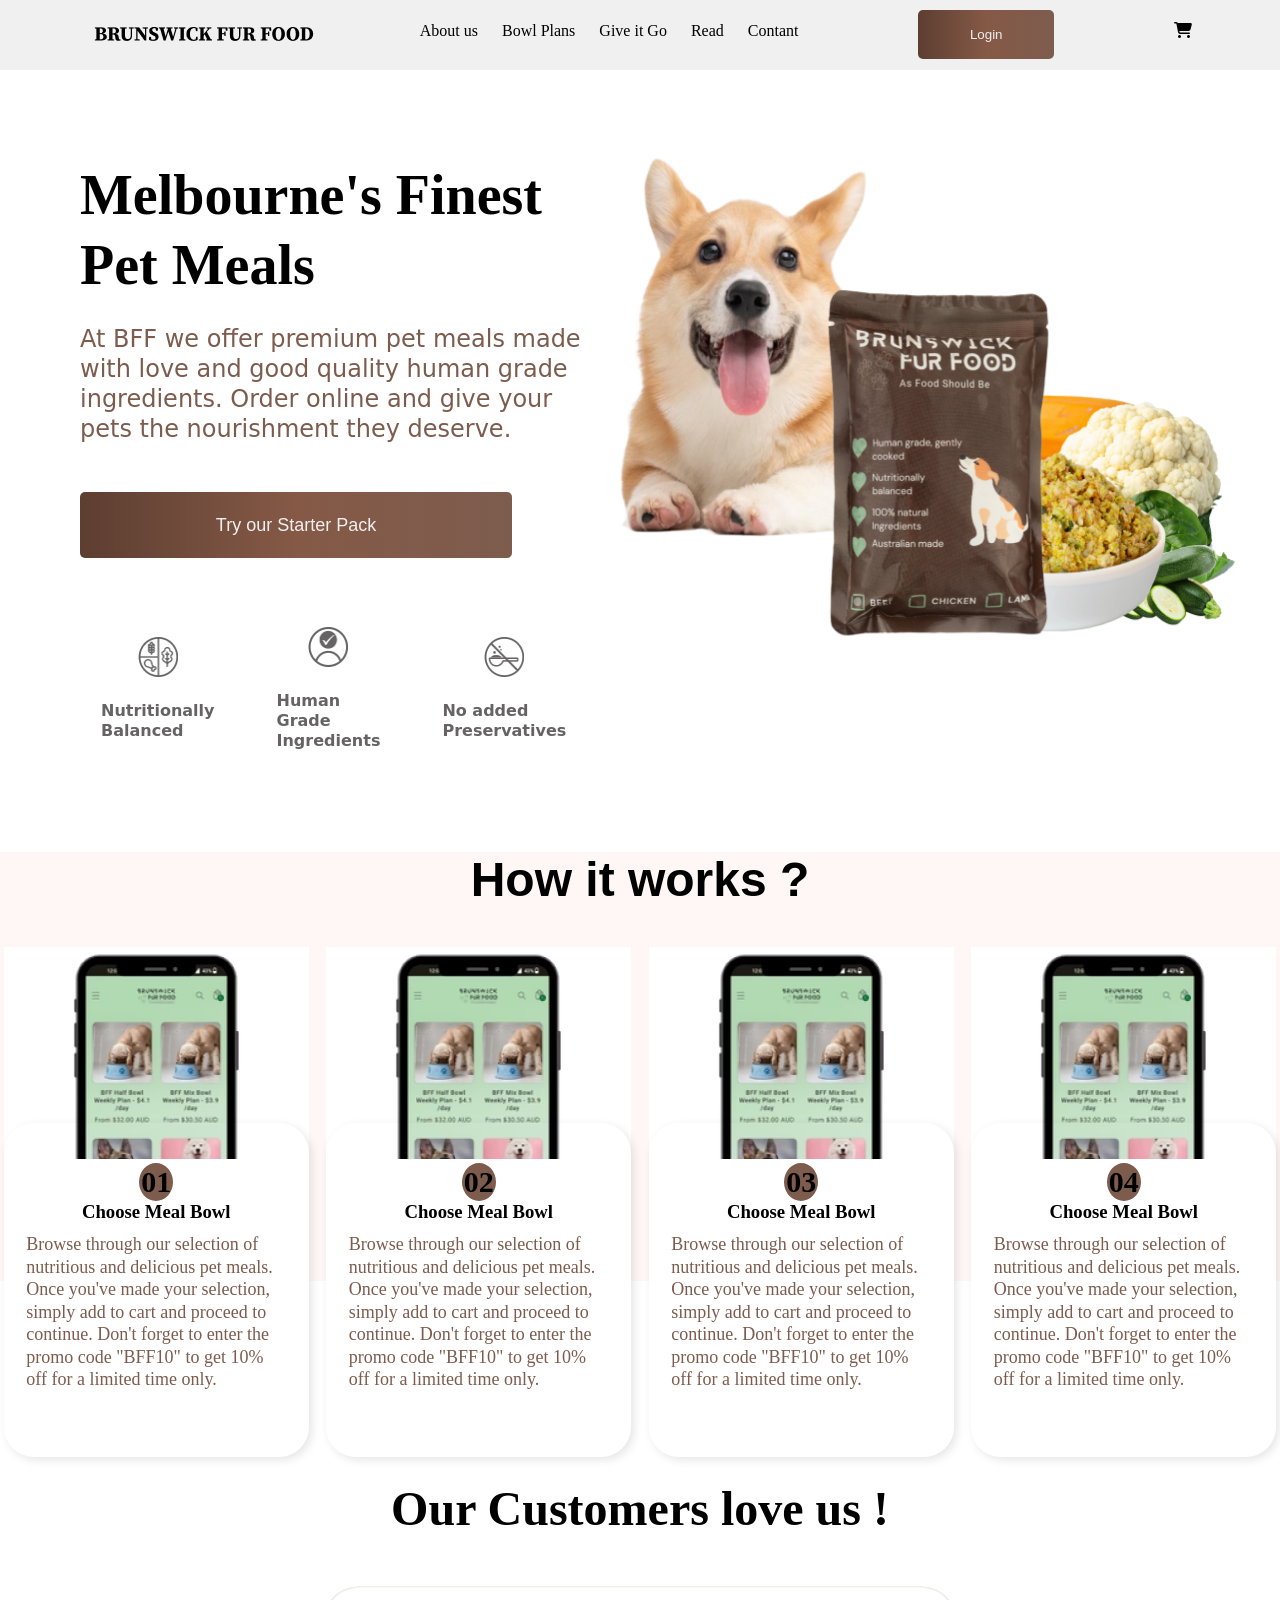
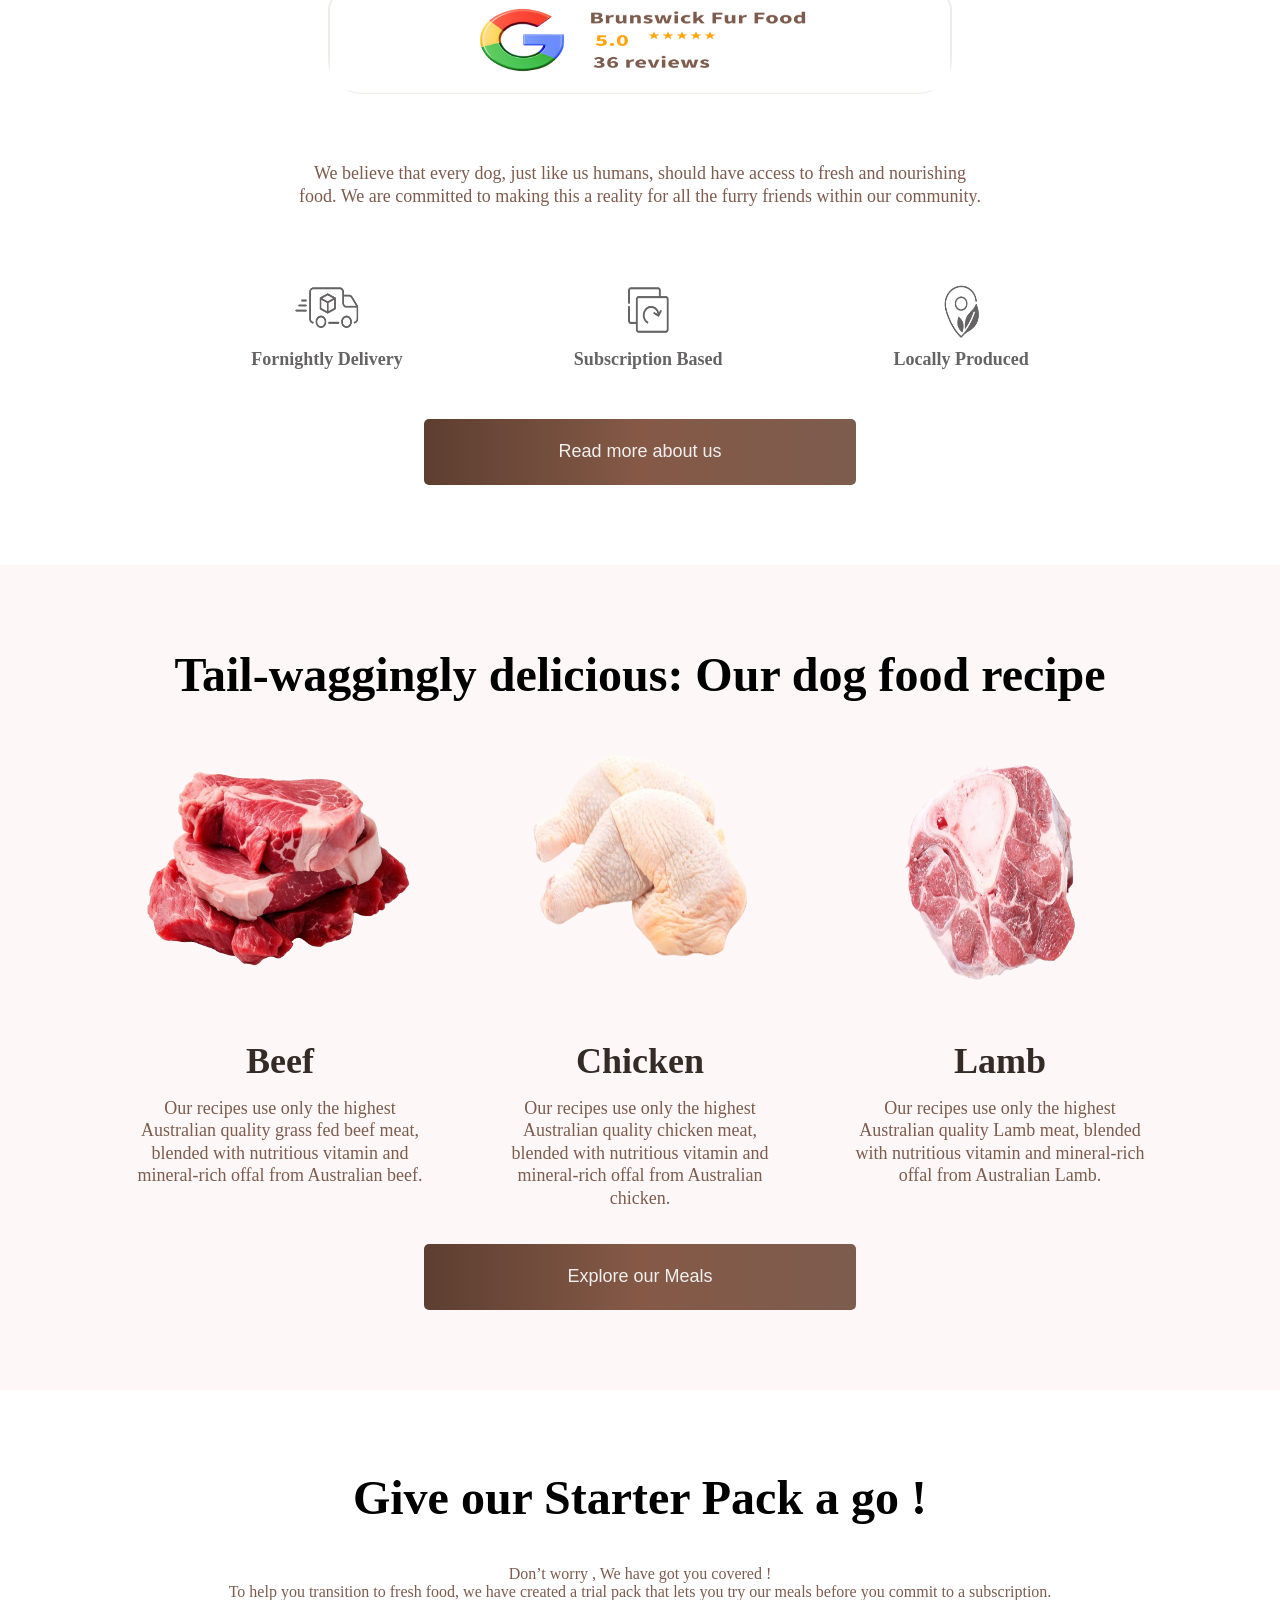
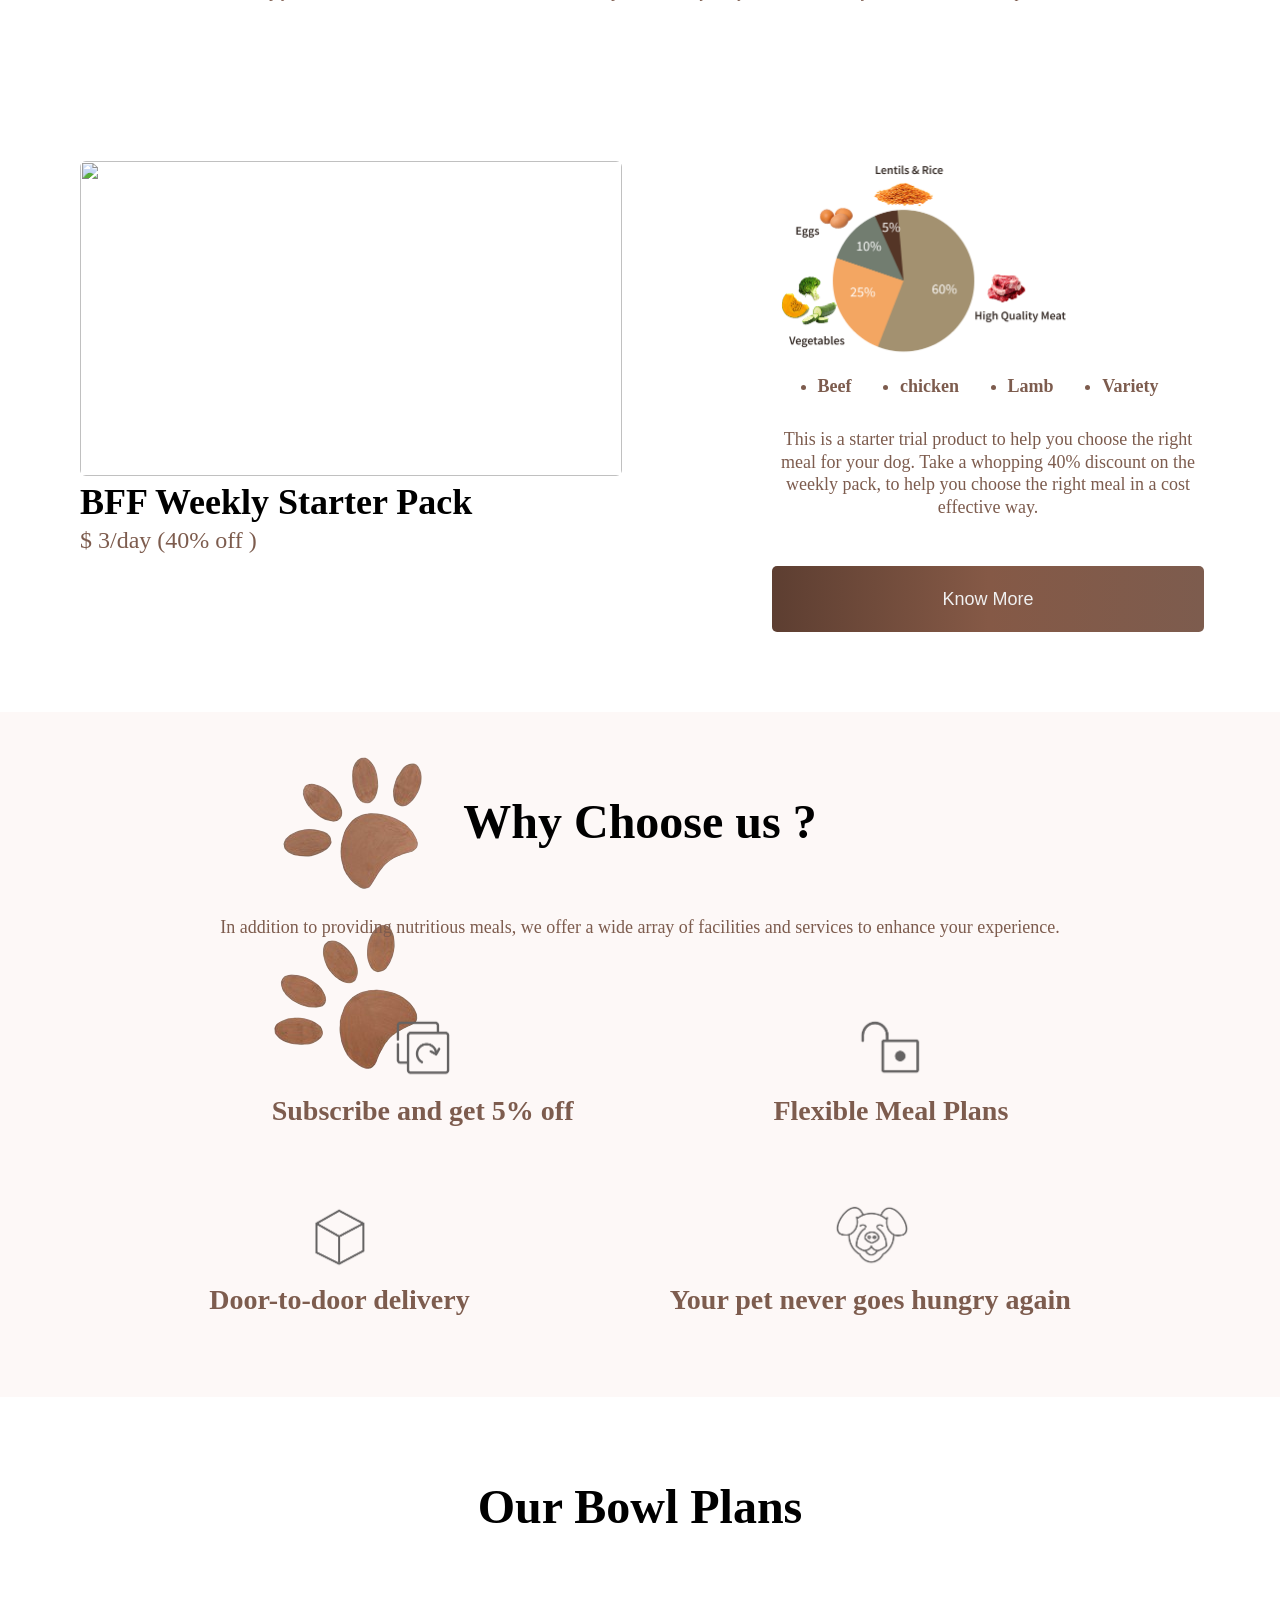
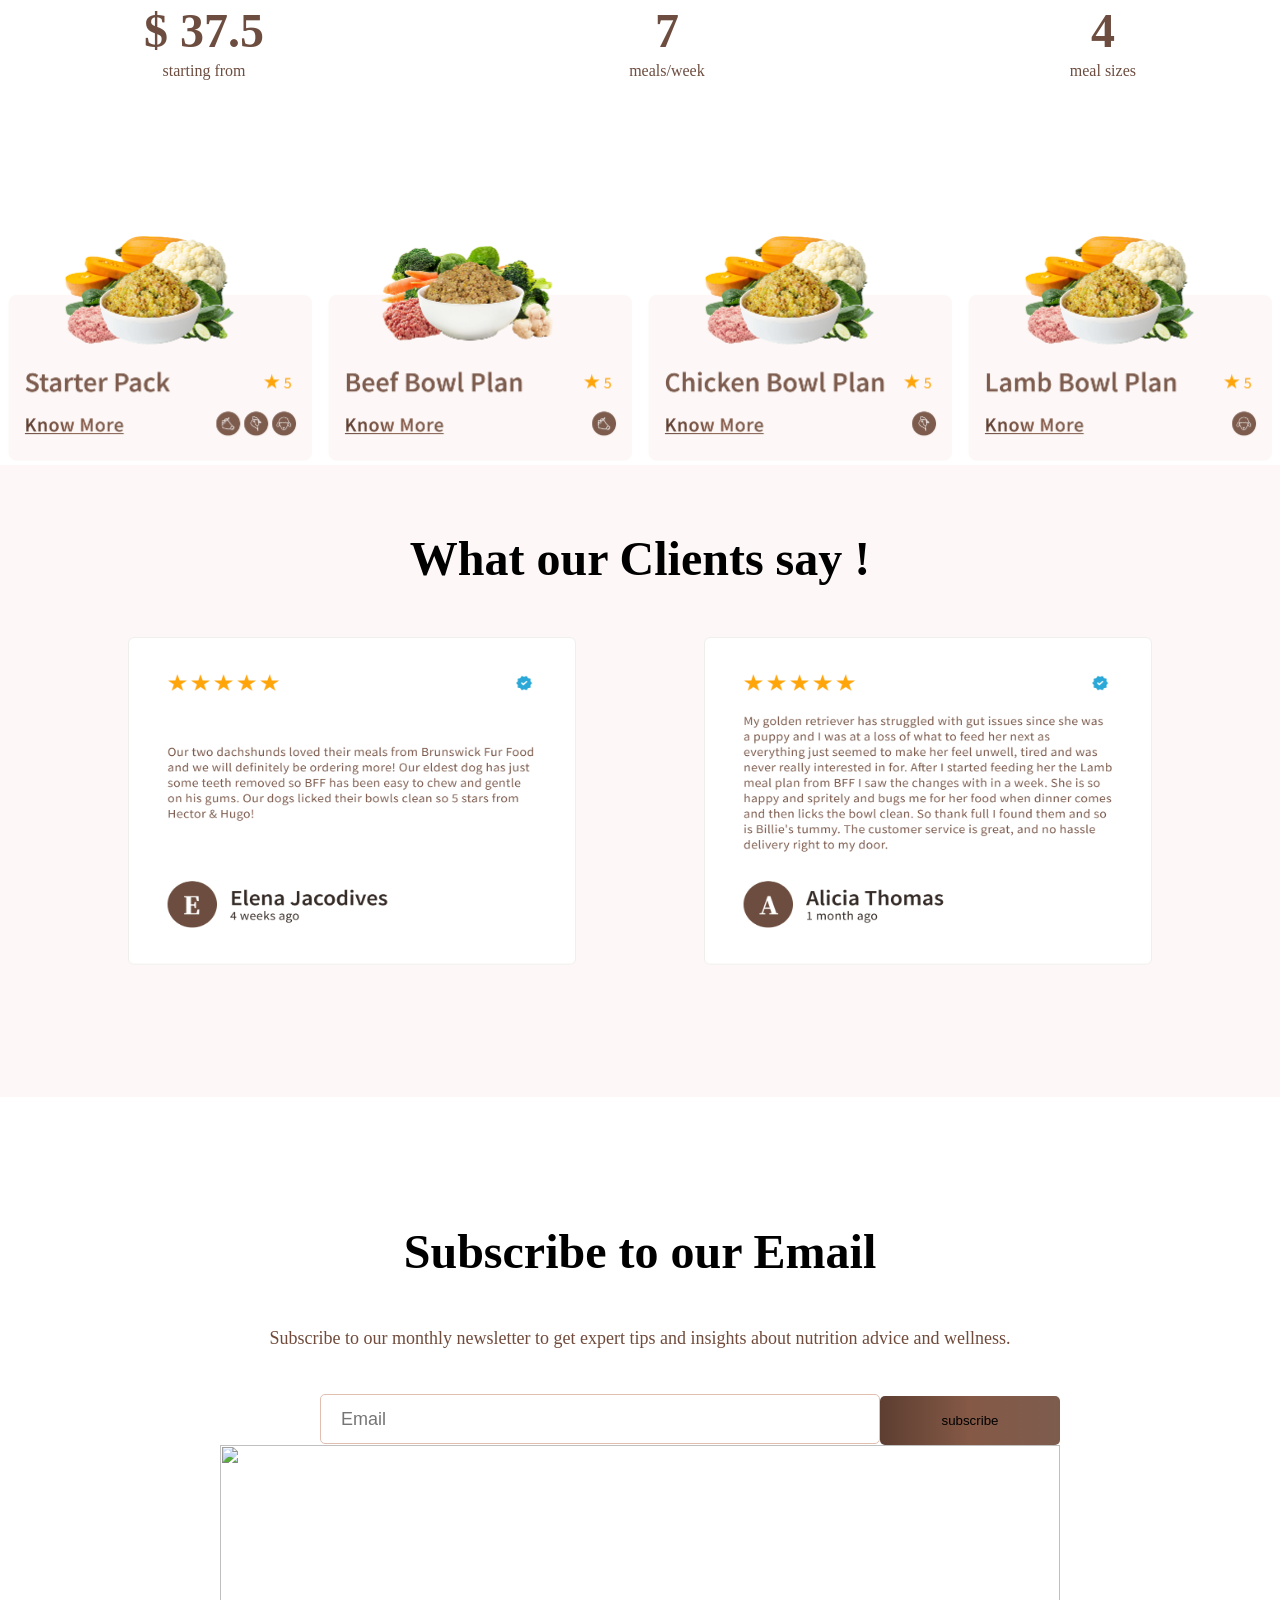
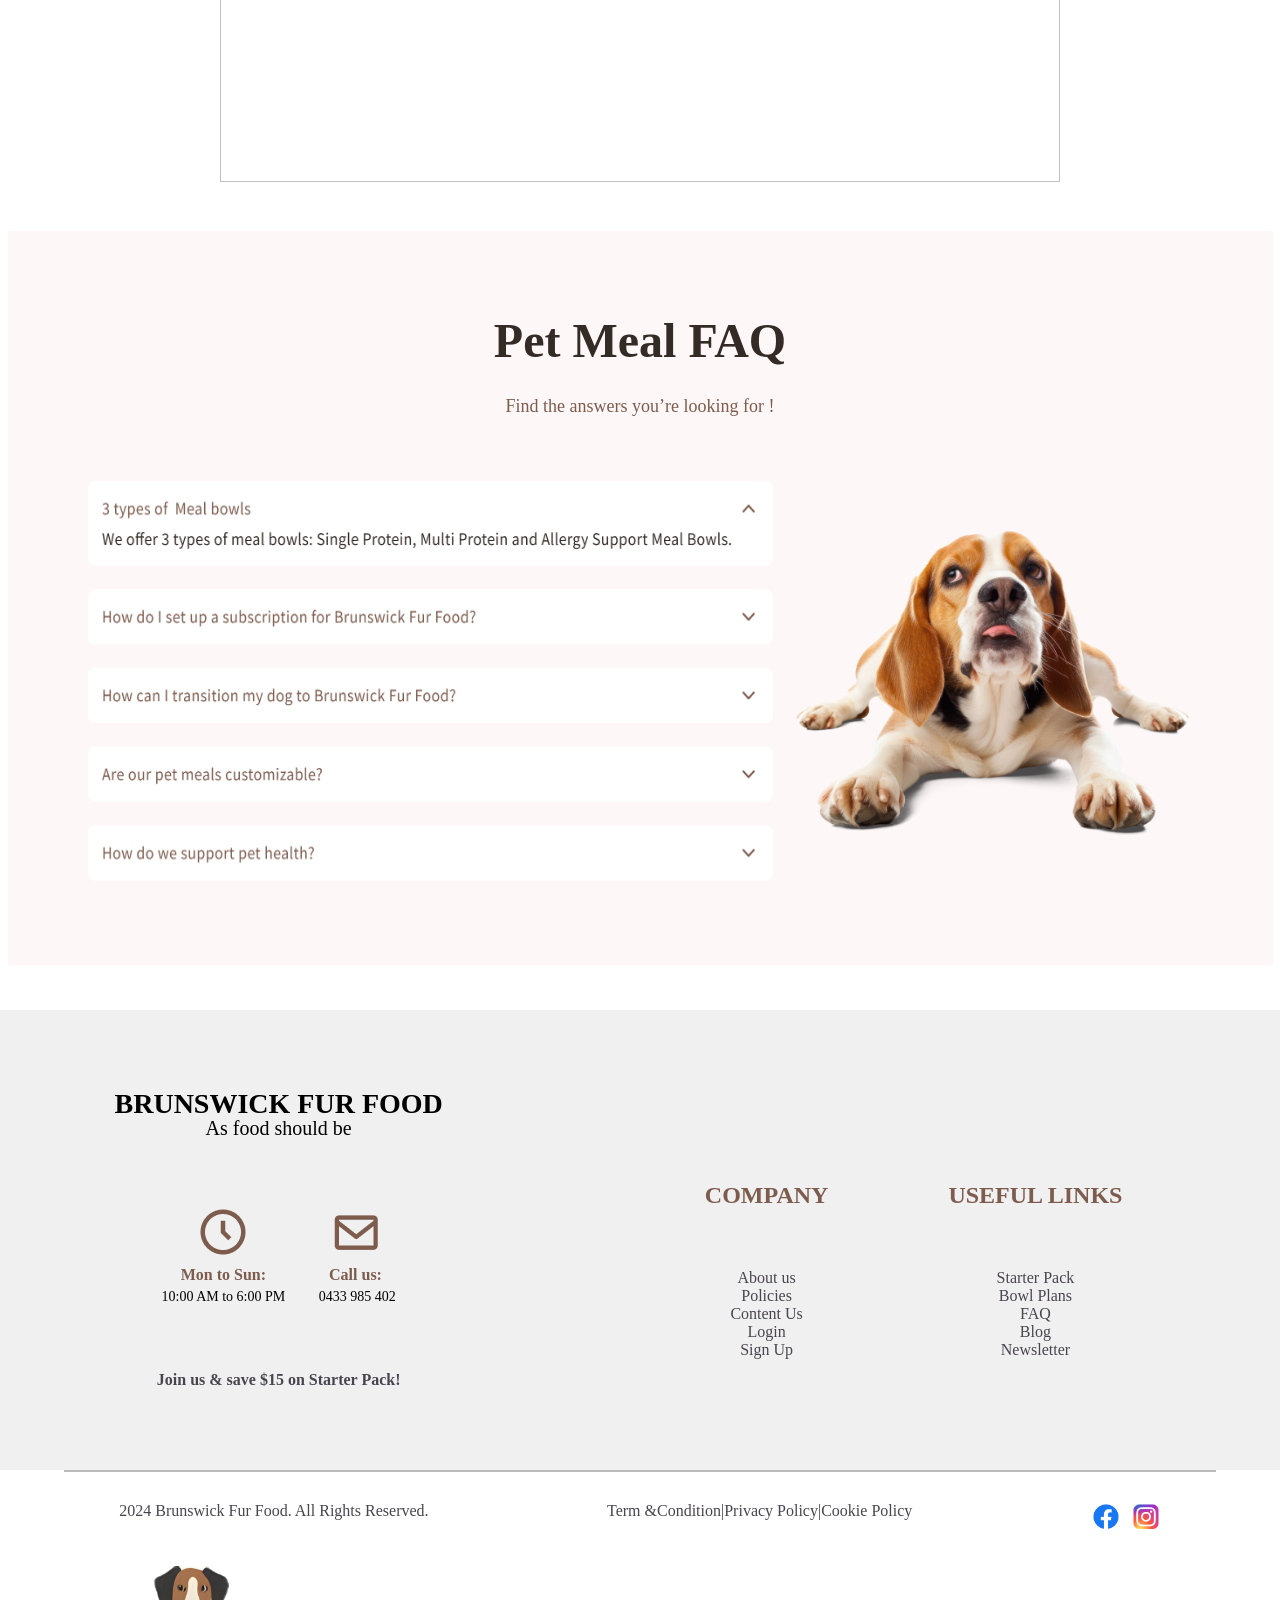
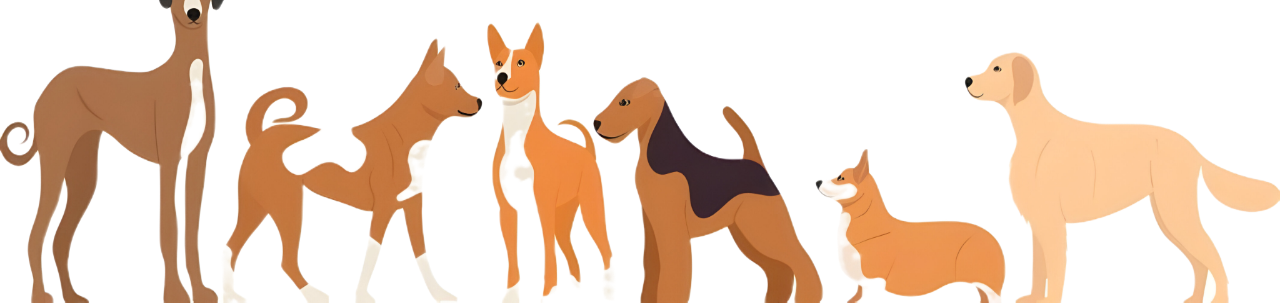
==== commit 81db5a96: "footer section" ====
--- a/index.html
+++ b/index.html
@@ -4,11 +4,13 @@
 <head>
     <meta charset="UTF-8">
     <meta name="viewport" content="width=device-width, initial-scale=1.0">
-    <title>Document</title>
+    <title>BFF</title>
+   
     <link rel="stylesheet" href="BFF.CSS">
     <link rel="stylesheet" href="https://cdnjs.cloudflare.com/ajax/libs/font-awesome/6.7.2/css/all.min.css"
         integrity="sha512-Evv84Mr4kqVGRNSgIGL/F/aIDqQb7xQ2vcrdIwxfjThSH8CSR7PBEakCr51Ck+w+/U6swU2Im1vVX0SVk9ABhg=="
         crossorigin="anonymous" referrerpolicy="no-referrer" />
+         <link rel="stylesheet" href="responsive.css">
 </head>
 
 <body>
@@ -62,67 +64,100 @@
         </div>
     </div>
     </div>
-    <div class="containor2">
-        <div>
-            <p>How is work?</p>
-        </div>
-    </div>
+   
 
     <!-- containor3         -->
-    <div class="containor3">
+     <!-- card-section -->
+      <div class="work">
+        <p>How it works ?</p>
+      </div>
+      <div class="card-main-containor">
+  <!-- card 1 -->
         <div class="card">
-            <div class="inner">
-                01
-            </div>
-            <!-- <img src="5b8b0f1501b9e4db0a376f936462ce3d71c06c4d.png" alt=""> -->
+            <div class="phone-img">
+            <img src="5b8b0f1501b9e4db0a376f936462ce3d71c06c4d.png" alt=""> 
+            </div>
+            <div class="card-details">
+                <div class="inner">
+           <p>01</p>
+            </div>
+            <div class="card-title">
+                <h3>Choose Meal Bowl </h3>
+            </div>
             <div class="card-content">
+                <p>Browse through our selection of nutritious and delicious pet meals. Once you've made your
+selection, simply add to cart and proceed to continue. 
+
+Don't forget to enter the promo code "BFF10" to get 10% off for a limited time only.</p>
+            </div>
+            </div>  
+          
+        </div>
+        <!-- card 2 -->
+ <div class="card">
+            <div class="phone-img">
+            <img src="5b8b0f1501b9e4db0a376f936462ce3d71c06c4d.png" alt=""> 
+            </div>
+            <div class="card-details">
+                <div class="inner">
+           <p>02</p>
+            </div>
+            <div class="card-title">
                 <h3>Choose Meal Bowl </h3>
+            </div>
+            <div class="card-content">
                 <p>Browse through our selection of nutritious and delicious pet meals. Once you've made your
-                    selection, simply add to cart and proceed to continue.
-
-                    Don't forget to enter the promo code "BFF10" to get 10% off for a limited time only.</p>
-            </div>
-        </div>
-        <div class="card">
-            <div class="inner">
-                02
-            </div>
-            <!-- <img src="5b8b0f1501b9e4db0a376f936462ce3d71c06c4d.png" alt=""> -->
+selection, simply add to cart and proceed to continue. 
+
+Don't forget to enter the promo code "BFF10" to get 10% off for a limited time only.</p>
+            </div>
+            </div>  
+          
+        </div>
+        <!-- card 3 -->
+         <div class="card">
+            <div class="phone-img">
+            <img src="5b8b0f1501b9e4db0a376f936462ce3d71c06c4d.png" alt=""> 
+            </div>
+            <div class="card-details">
+                <div class="inner">
+           <p>03</p>
+            </div>
+            <div class="card-title">
+                <h3>Choose Meal Bowl </h3>
+            </div>
             <div class="card-content">
-                <h3>Frequency </h3>
-                <p>You can choose either:
-                    One time Delivery or
-                    Setting up a Subscription
-
-                    Subscription can be fortnightly or monthly depending upon your furry baby's requirements.
-                </p>
-            </div>
-        </div>
-        <div class="card">
-            <div class="inner">
-                03
-            </div>
-            <!-- <img src="5b8b0f1501b9e4db0a376f936462ce3d71c06c4d.png" alt="">  -->
+                <p>Browse through our selection of nutritious and delicious pet meals. Once you've made your
+selection, simply add to cart and proceed to continue. 
+
+Don't forget to enter the promo code "BFF10" to get 10% off for a limited time only.</p>
+            </div>
+            </div>  
+          
+        </div>
+        <!-- card 4 -->
+         <div class="card">
+            <div class="phone-img">
+            <img src="5b8b0f1501b9e4db0a376f936462ce3d71c06c4d.png" alt=""> 
+            </div>
+            <div class="card-details">
+                <div class="inner">
+           <p>04</p>
+            </div>
+            <div class="card-title">
+                <h3>Choose Meal Bowl </h3>
+            </div>
             <div class="card-content">
-                <h3>Pause & Cancellation</h3>
-                <p>You can pause , resume or cancel subscription any time as per your convenience from the link shared
-                    in your email confirmation.
-                </p>
-            </div>
-        </div>
-        <div class="card">
-            <div class="inner">
-                04
-            </div>
-            <!-- <img src="5b8b0f1501b9e4db0a376f936462ce3d71c06c4d.png" alt=""> -->
-            <div class="card-content">
-                <h3>Home Delivery</h3>
-                <p>We deliver at your door step every second and fourth Sunday of the month. Also, you can choose the
-                    payment frequency for subscription. </p>
-            </div>
-        </div>
-
-    </div>
+                <p>Browse through our selection of nutritious and delicious pet meals. Once you've made your
+selection, simply add to cart and proceed to continue. 
+
+Don't forget to enter the promo code "BFF10" to get 10% off for a limited time only.</p>
+            </div>
+            </div>  
+          
+        </div>
+        </div>
+        
     <!-- containor 4 start -->
     <div class="containor4">
         <p>Our Customers love us !</p>
@@ -293,7 +328,7 @@
             <div class="img-1">
                 <img src="desktop -testimonial (1).png" alt="">
             </div>
-            <div class="img-1">
+            <div class="img-2">
                 <img src="desktop -testimonial.png" alt="">
             </div>
         </div>
@@ -391,10 +426,23 @@
                      </div>
                 </div>
                  <div class="footer-end">
-            
-        </div>
+                </div>
+                <div class="footer-end-cnt">
+                    <div class="Brunswick"><p>2024 Brunswick Fur Food. All Rights  Reserved.</p></div>
+                    <div class="Brunswick"><p>Term &Condition|Privacy Policy|Cookie Policy</p></div>
+                    <div class="social-logo">
+                        <div class="instagram">
+                            <img src="Icons (10).png" alt="">
+                        </div>
+                        <div class="instagram">
+                            <img src="Icons (11).png" alt="">
+                        </div>
+                    </div>
+                </div>
+                <div class="dogs-img">
+                <img class="dogs-cnt" src="5dacebadc4f6dceaa9f229adb39c27b2de1ad387.png" alt="">
+                </div>
             </section>
         </footer>
-       
 </body>
 </html>
--- a/BFF.CSS
+++ b/BFF.CSS
@@ -61,9 +61,13 @@
   padding: 80px;
 }
 
-.content {
-  font-size: 25px;
-  padding-top: 80px;
+.content h1{
+  font-family: Source Serif Pro;
+font-weight: 700;
+font-style: Bold;
+font-size: 56px;
+line-height: 125%;
+padding-top: 80px;
 }
 .content p {
   font-weight: 400;
@@ -120,51 +124,54 @@
   width: 662px;
   height: 598px;
 }
-.containor2 p {
+/* card section */
+/* containor3 start */
+.card-main-containor {
+  display: flex;
+  justify-content: space-around;
+  background: #fff7f5;
+  column-gap: 10px;
+  padding-top: 40px;
+  height: auto;
+
+}
+.work p {
   font-family: Arial, sans-serif;
-  background: #fff7f5;
-  font-size: 48px;
-  justify-content: center;
-  text-align: center;
-  padding-top: 80px;
-  font-weight: 700;
-}
-/* containor3 start */
-.containor3 {
-  font-family: Arial, sans-serif;
-  background: #fff7f5;
-
-  padding: 20px;
-  display: flex;
-  justify-content: space-between;
-  gap: 10px;
-  padding-top: 150px;
-  overflow: hidden;
-  /* flex-wrap: wrap;  */
+  font-size: 48px;
+  font-weight: 700;
+  text-align: center;
+    background: #fff7f5;
 }
 .card {
   background-color: #ffffff;
   width: 305px;
   height: 334px;
-  border: 1px solid #ffffff;
+
+}
+.card-details {
+  position: relative;
+  background-color: var(--NeroWhite);
+  padding: 40px 12.5px 24px;
   border-radius: 30px;
-  padding: 20px;
-  text-align: center;
-  box-shadow: 0px 1px 2px 0px #0000004d;
-}
-.cards img {
+  display: flex;
+  justify-content: start;
+  align-items: center;
+  flex-direction: column;
+  height: 334px;
+  margin-top: -40px; 
+  box-shadow: 3px 3px 10px rgba(0, 0, 0, 0.1);
+}
+.phone-img img {
   width: 305px;
   height: 212px;
 }
-.inner {
-  display: flex;
-  height: 70px;
-  align-items: center;
-  justify-content: center;
-  width: 70px;
+.inner p {
+  font-weight: 700;
+  font-size: 30px;
   border-radius: 50%;
-  background-color: #5d3e31;
   z-index: 2;
+  background-color: #7d5c4e;
+  border: 2px solid #7d5c4e;
 }
 .card-content p {
   font-size: 18px;
@@ -176,6 +183,7 @@
 }
 /* containor 4 */
 .containor4 {
+  margin-top: 120px;
   padding: 80px;
   text-align: center;
 }
@@ -189,7 +197,6 @@
   height: 158px;
   border-radius: 34px;
   border: 2px snow;
-
   align-items: center;
   padding-top: 50px;
 }
@@ -306,6 +313,7 @@
   list-style: 125%;
   color: #7d5c4e;
   text-align: center;
+  margin-top: 40px;
 }
 .containor6 h2 {
   font-size: 48px;
@@ -428,9 +436,9 @@
 }
 .icons-content {
   display: flex;
-  justify-content: space-evenly;
+  justify-content: space-between;
   justify-content: center;
-  gap: 300px;
+  column-gap: 200px;
 }
 .icons-content img {
   height: 90px;
@@ -521,6 +529,15 @@
   align-items: center;
 }
 .img-1 img {
+  width: 544px;
+  height: 424px;
+  opacity: 1;
+  gap: 36px;
+  border-radius: 8px;
+  border-width: 1px;
+  padding: 48px;
+}
+.img-2 img {
   width: 544px;
   height: 424px;
   opacity: 1;
@@ -574,6 +591,7 @@
   padding: 15px 20px;
   margin-top: 45px;
   margin-left: 100px;
+
 }
 .subscribe {
   background: linear-gradient(
@@ -592,6 +610,7 @@
   gap: 10px;
   border-radius: 5px;
   padding: 13px;
+  margin-left: -4px;
 }
 .dogs-img img {
   height: 700px;
@@ -645,7 +664,7 @@
   column-gap: 150px;
   align-items: center;
   padding: 80px;
-  background-color:#F0F0F0 ;
+  background-color: #f0f0f0;
 }
 .logo {
   font-family: Source Serif Pro;
@@ -710,13 +729,13 @@
   color: #49454f;
 }
 /* second div company */
-.footer-list{
-display: flex;
-justify-content: space-between;
-align-items: center;
-text-align: center;
-}
-.lit-gap{
+.footer-list {
+  display: flex;
+  justify-content: space-between;
+  align-items: center;
+  text-align: center;
+}
+.lit-gap {
   column-gap: 10px;
 }
 .company p {
@@ -744,13 +763,41 @@
   color: #7d5c4e;
   padding: 60px;
 }
-.useful-links ul{
+.useful-links ul {
   font-family: Source Sans Pro;
   font-weight: 400;
   font-size: 16px;
   color: #49454f;
   list-style: none;
 }
-.footer-end{
-  border-bottom: 1px solid black;
-}
+.footer-end {
+  width: 90%;
+
+  border: 1px solid #00000044;
+
+  margin: auto;
+}
+.footer-end-cnt {
+  display: flex;
+  justify-content: space-around;
+  padding: 30px;
+}
+.Brunswick p {
+  font-family: Source Sans Pro;
+  font-weight: 400;
+  font-size: 16px;
+  color: #49454f;
+}
+.social-logo {
+  display: flex;
+  justify-content: space-around;
+  gap: 10px;
+}
+.instagram img {
+  width: 30px;
+  height: 30px;
+}
+.dogs-img img {
+  width: 100%;
+  height: 337px;
+}
--- a/responsive.css
+++ b/responsive.css
@@ -0,0 +1,209 @@
+/* table and phone */
+@media screen and (max-width: 768px) {
+  /* header section */
+  .nav-section {
+    height: 70px;
+  }
+  .nav-section ul {
+    display: none;
+  }
+  .login-button {
+    display: none;
+  }
+  /* hero section */
+  .containor {
+    flex-direction: column;
+    padding: 13px;
+  }
+  .button2 {
+    width: 70%;
+    height: 44px;
+    opacity: 1;
+    gap: 10px;
+    border-radius: 5px;
+    padding: 13px auto;
+
+  }
+  .content h1 {
+    font-size: 28px;
+  }
+  .content p {
+    font-size: 16px;
+  }
+  .beef1 img {
+    width: 100%;
+    height: auto;
+  }
+  /* cards section */
+  .work{
+    font-size:28px ;
+  }
+  .card-main-containor{
+    flex-wrap: wrap;
+    row-gap: 200px;
+  }
+  /* containor 4 */
+  .containor4 p{
+    font-size: 28px;
+  }
+  .containor4{
+
+  }
+  .google-content img{
+    width: 100%;
+    height: auto;
+  }
+  .google-content p{
+    font-size: 16px;
+  }
+  .delivery-product-icon img{
+    width: 40px;
+    height: 40px;
+  }
+  .delivery-product-icon span p {
+    font-size: 16px;
+  }
+  .Read-more {
+    width: 70%;
+    height: 44px;
+    opacity: 1;
+    gap: 10px;
+    border-radius: 5px;
+    padding: 13px auto;
+    font-size: 16px;
+  }
+  /*  containor 5 */
+.dog-food{
+font-size: 29px;
+}
+.containor5-beef{
+    flex-wrap: wrap;
+}
+.image-content h3{
+    font-size: 22px;
+}
+.expolore-our-Meals{
+     width: 70%;
+    height: 44px;
+    opacity: 1;
+    gap: 10px;
+    border-radius: 5px;
+    padding: 13px auto;
+    font-size: 16px;
+    margin: auto;
+}
+/* containor 6 */
+.containor6 h2{
+    font-size: 28px;
+}
+.containor6 p{
+    font-size: 18px;
+}
+.img-graph{
+    display: none;
+}
+.dog-img-content img {
+  width: 80%;
+  height:156px ;
+  margin: auto;
+}
+.dog-img-content h4{
+    font-size: 28px;
+}
+.dog-img-content p{
+ font-size: 16px;
+}
+/* containor 7 */
+.containor7 h1{
+    font-size: 28px;
+}
+.containor7 p{
+    font-size: 16px;
+}
+.icons-content{
+    display: flex;
+    flex-direction: column;
+}
+.icons-content img {
+  height: 30px;
+  width: 30px;
+}
+.icons-content p{
+    font-size: 14px;
+}
+/* containor 8*/
+.our-bowl-plans{
+    font-size: 28px;
+}
+.main-our {
+    gap: 52px;
+}
+.our-num{
+font-family: Source Serif Pro;
+font-weight: 700;
+font-style: Bold;
+font-size: 26px;
+line-height: 30px;
+text-align: center;
+
+}
+.our-num1{
+font-family: Source Sans Pro;
+font-weight: 400;
+text-align: center;
+}
+.main-plan-img{
+    flex-wrap: wrap;
+}
+.starter-img img {
+width: 153px;
+height: 148px;
+  opacity: 1;
+}
+/* containor 9 */
+.client-say{
+    font-size: 28px;
+}
+.img-2 img{
+    display: none;
+}
+/* containor 10 */
+.dog-box p{
+    font-size: 28px;
+}
+input[type]{
+    width: 312px;
+height:40px;
+opacity: 1;
+top: 148.11px;
+left: 24px;
+border-radius: 5px;
+border-width: 1px;
+
+}
+.subscribe{
+    width: 95px;
+height: 44px;
+opacity: 1;
+top: 148px;
+left: 241px;
+gap: 10px;
+border-radius: 5px;
+padding: 13px;
+}
+.dogs-img img{
+    width: 80%;
+    height: 133px;
+}
+/*containor 11*/
+.pet-meal p{
+    font-size: 28px;
+}
+.pet-meal-cnt p {
+    font-size: 16px;
+}
+.dog-content-image{
+    flex-direction: column-reverse;
+}
+}
+
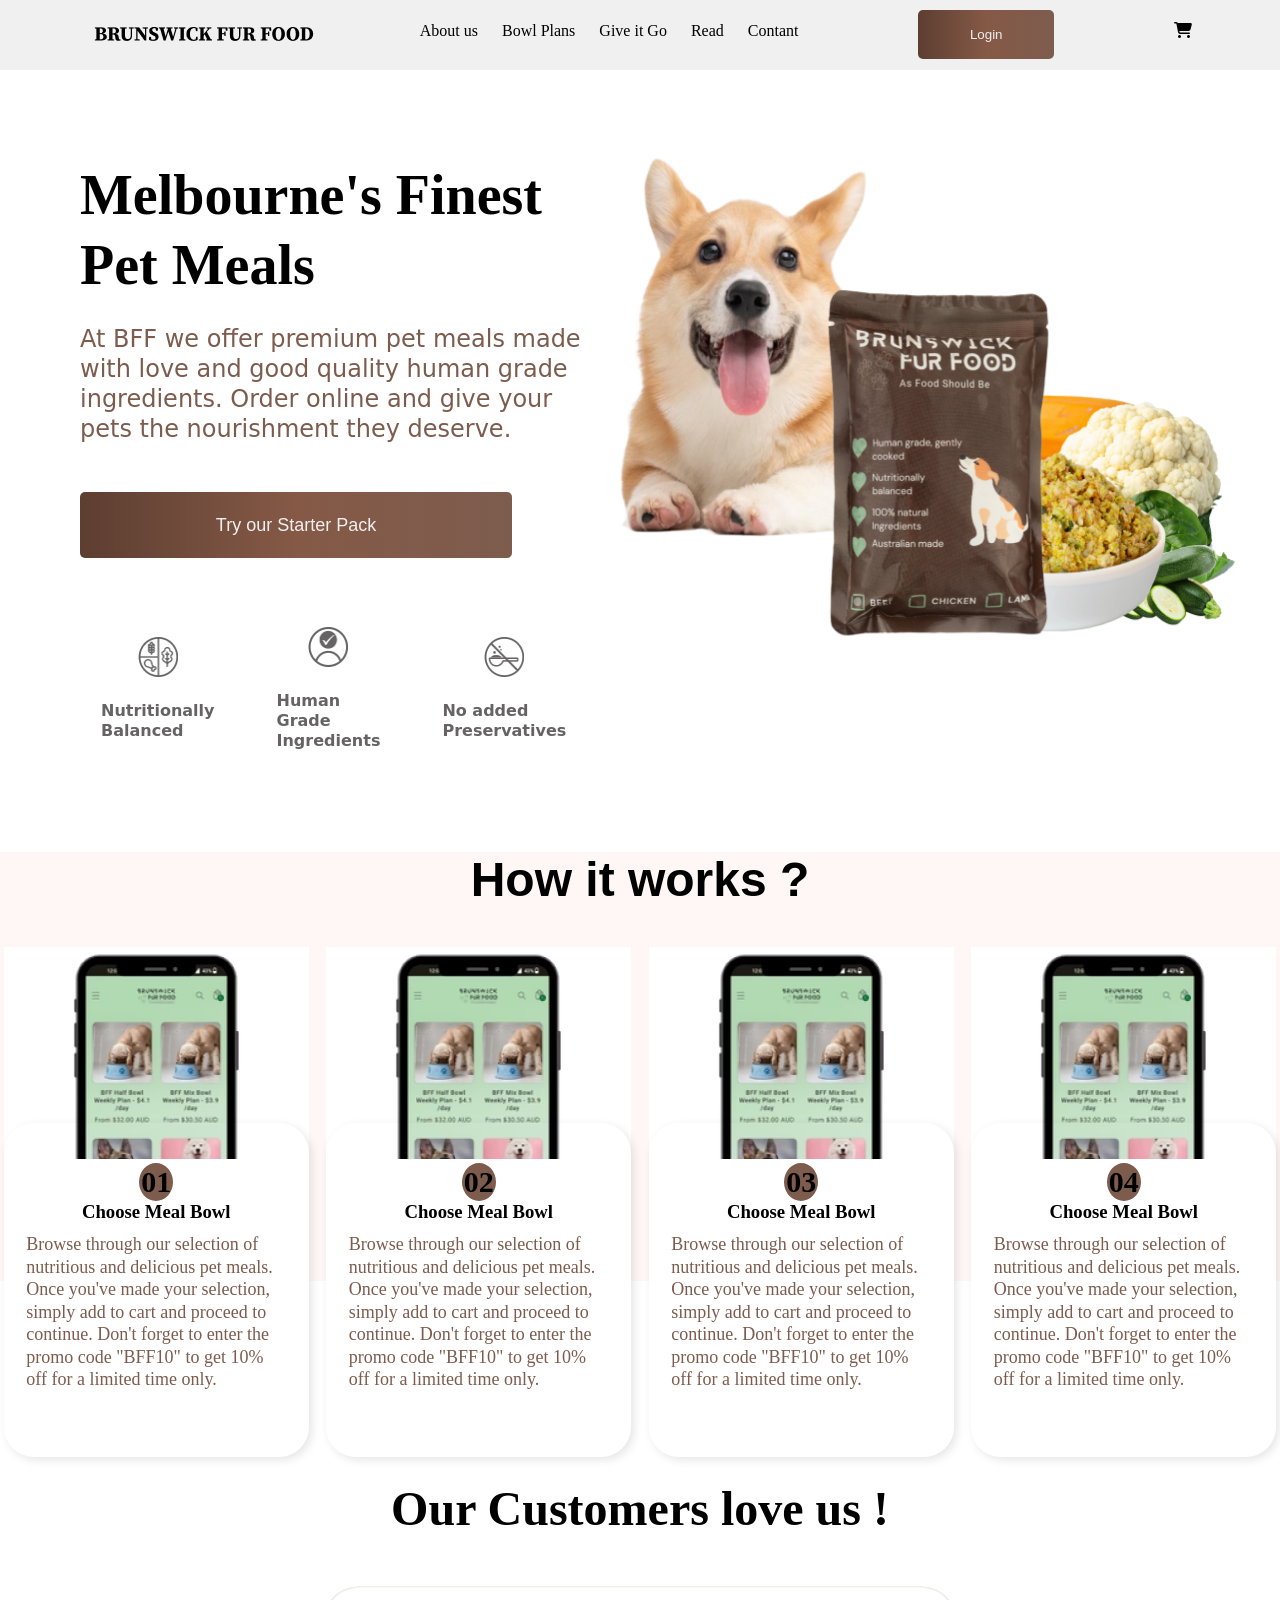
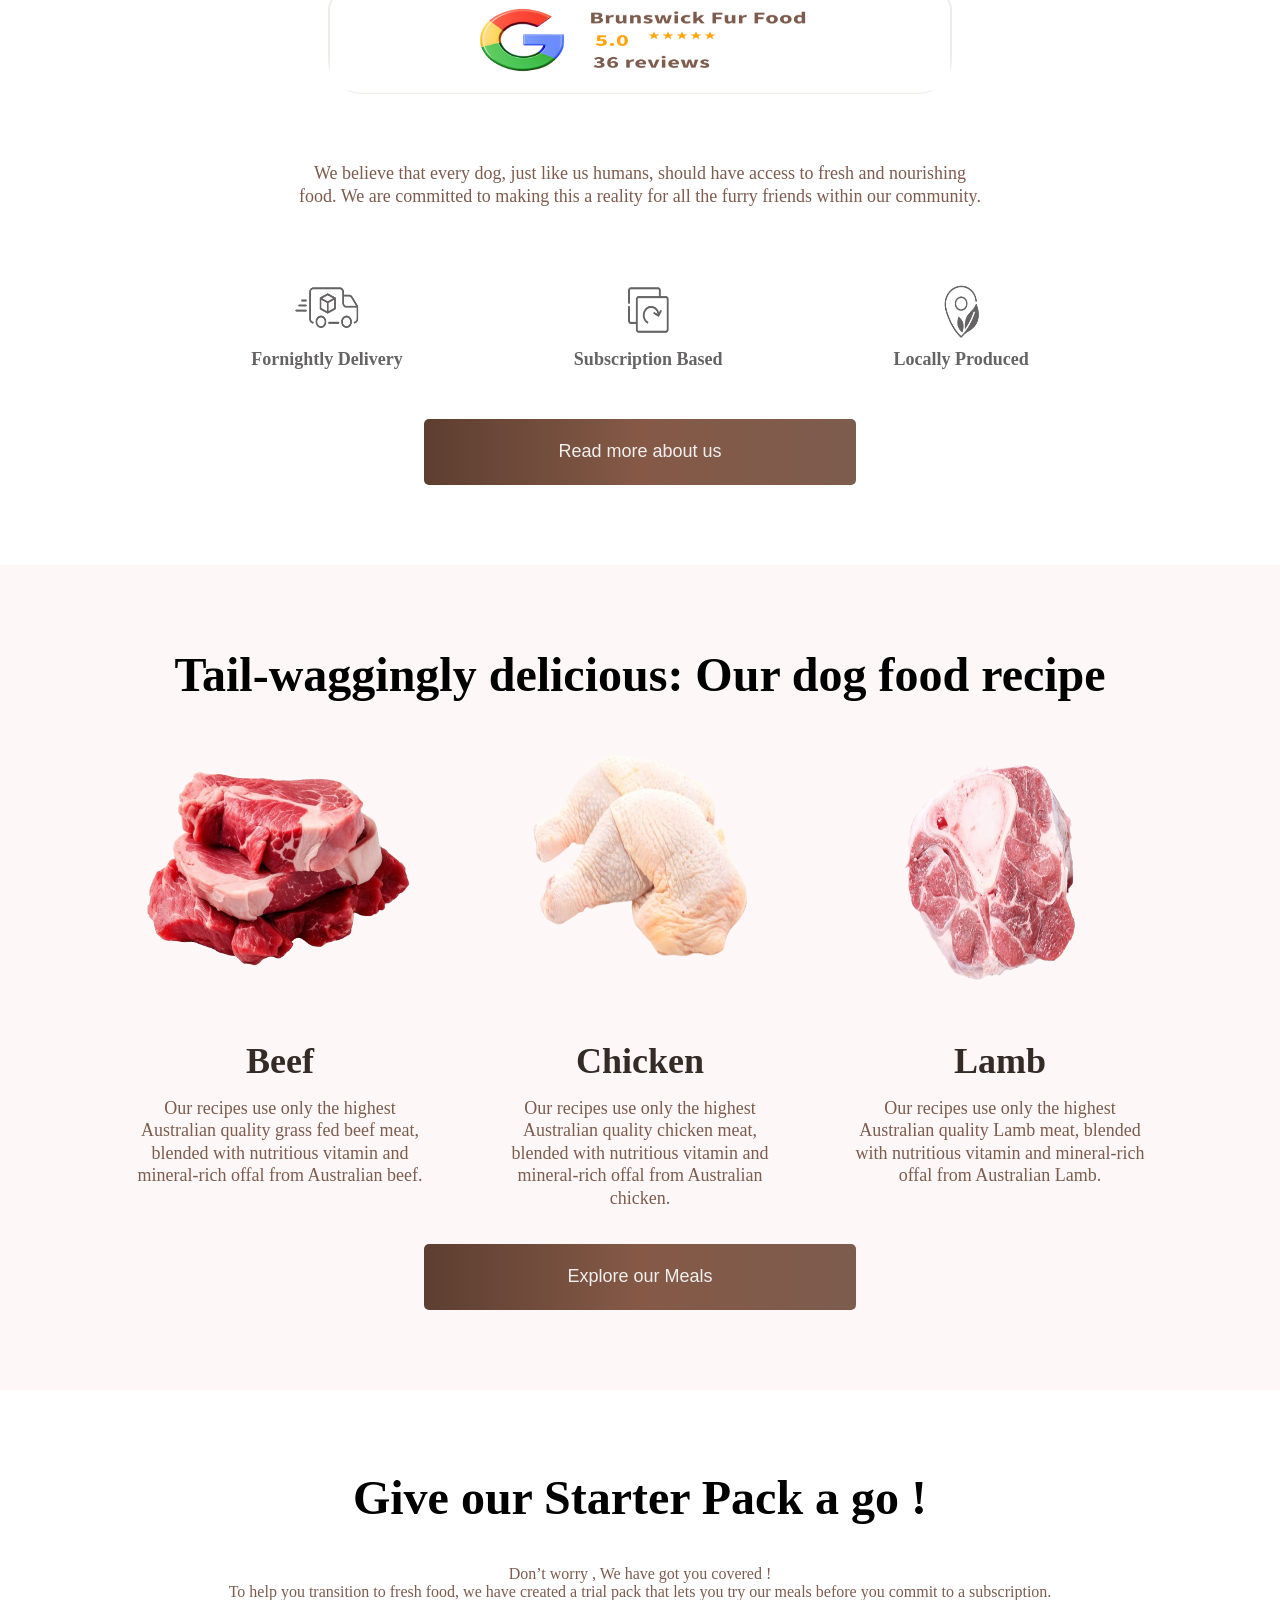
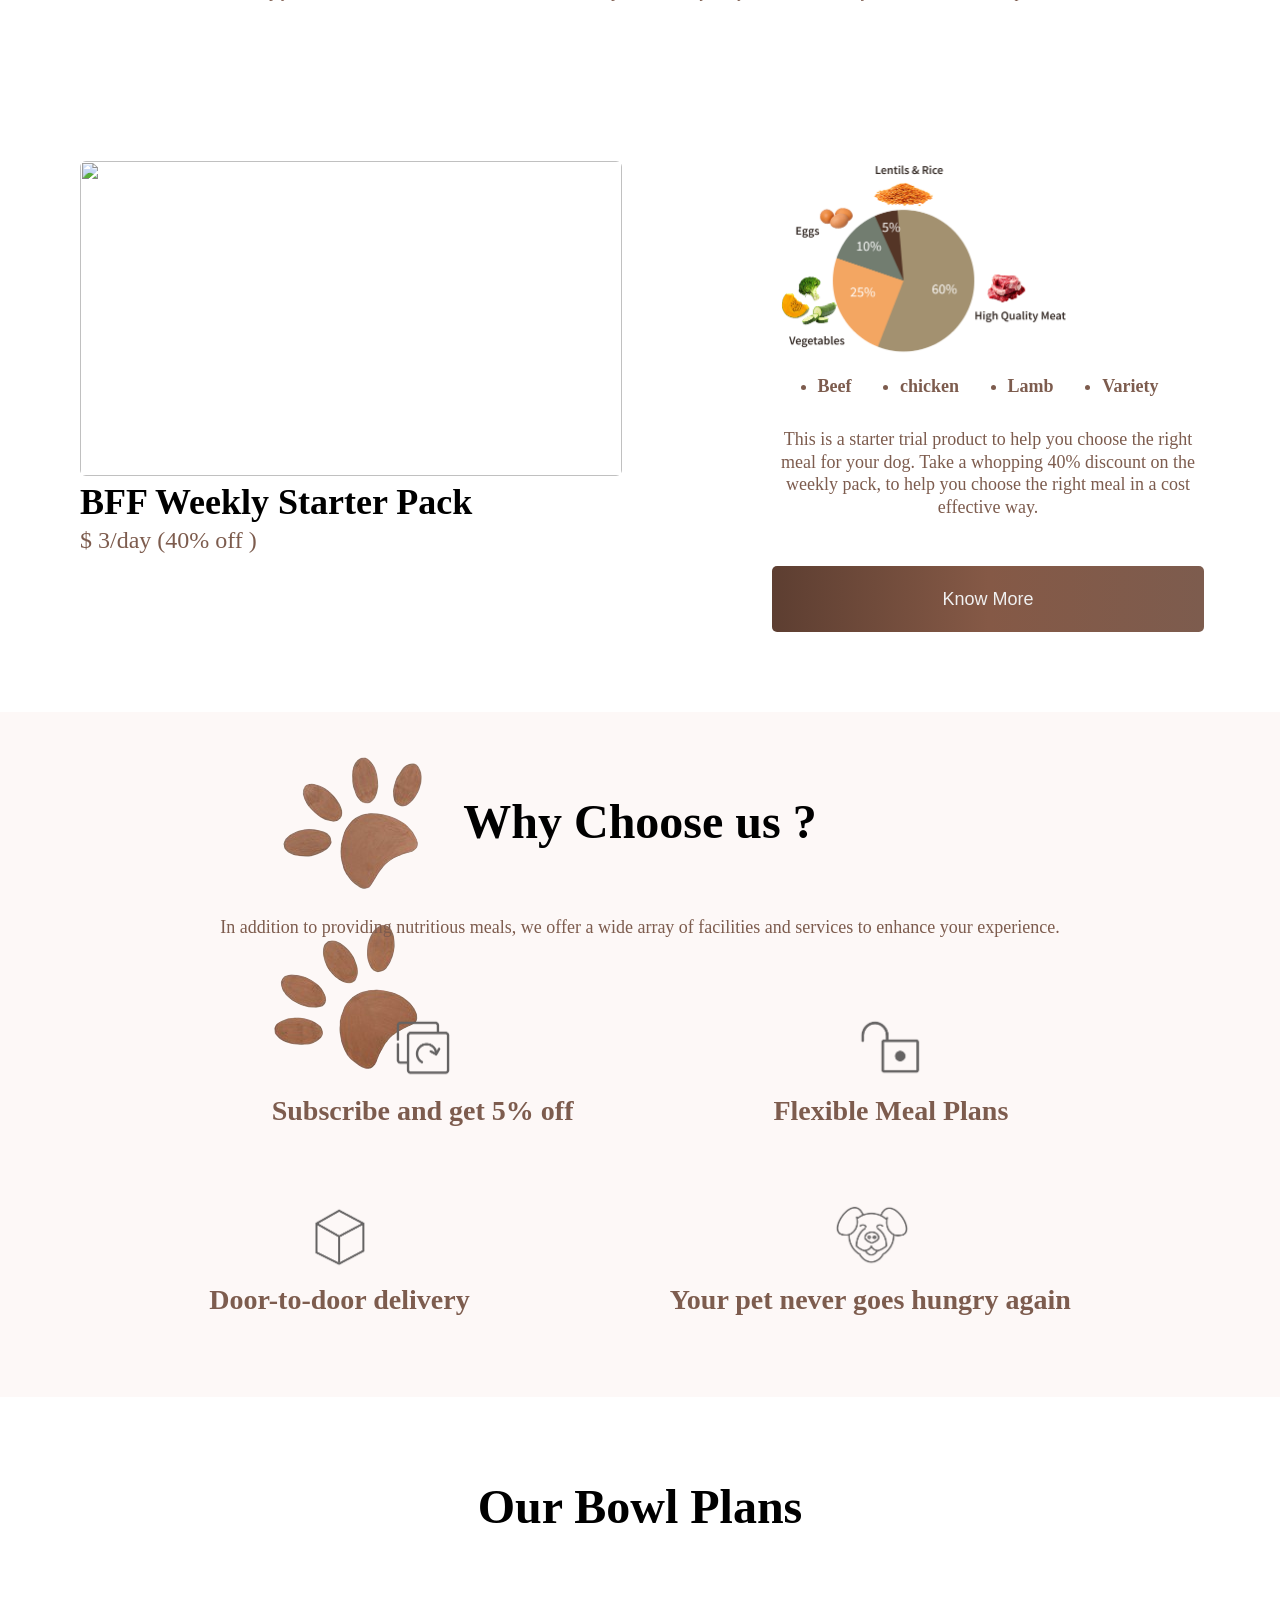
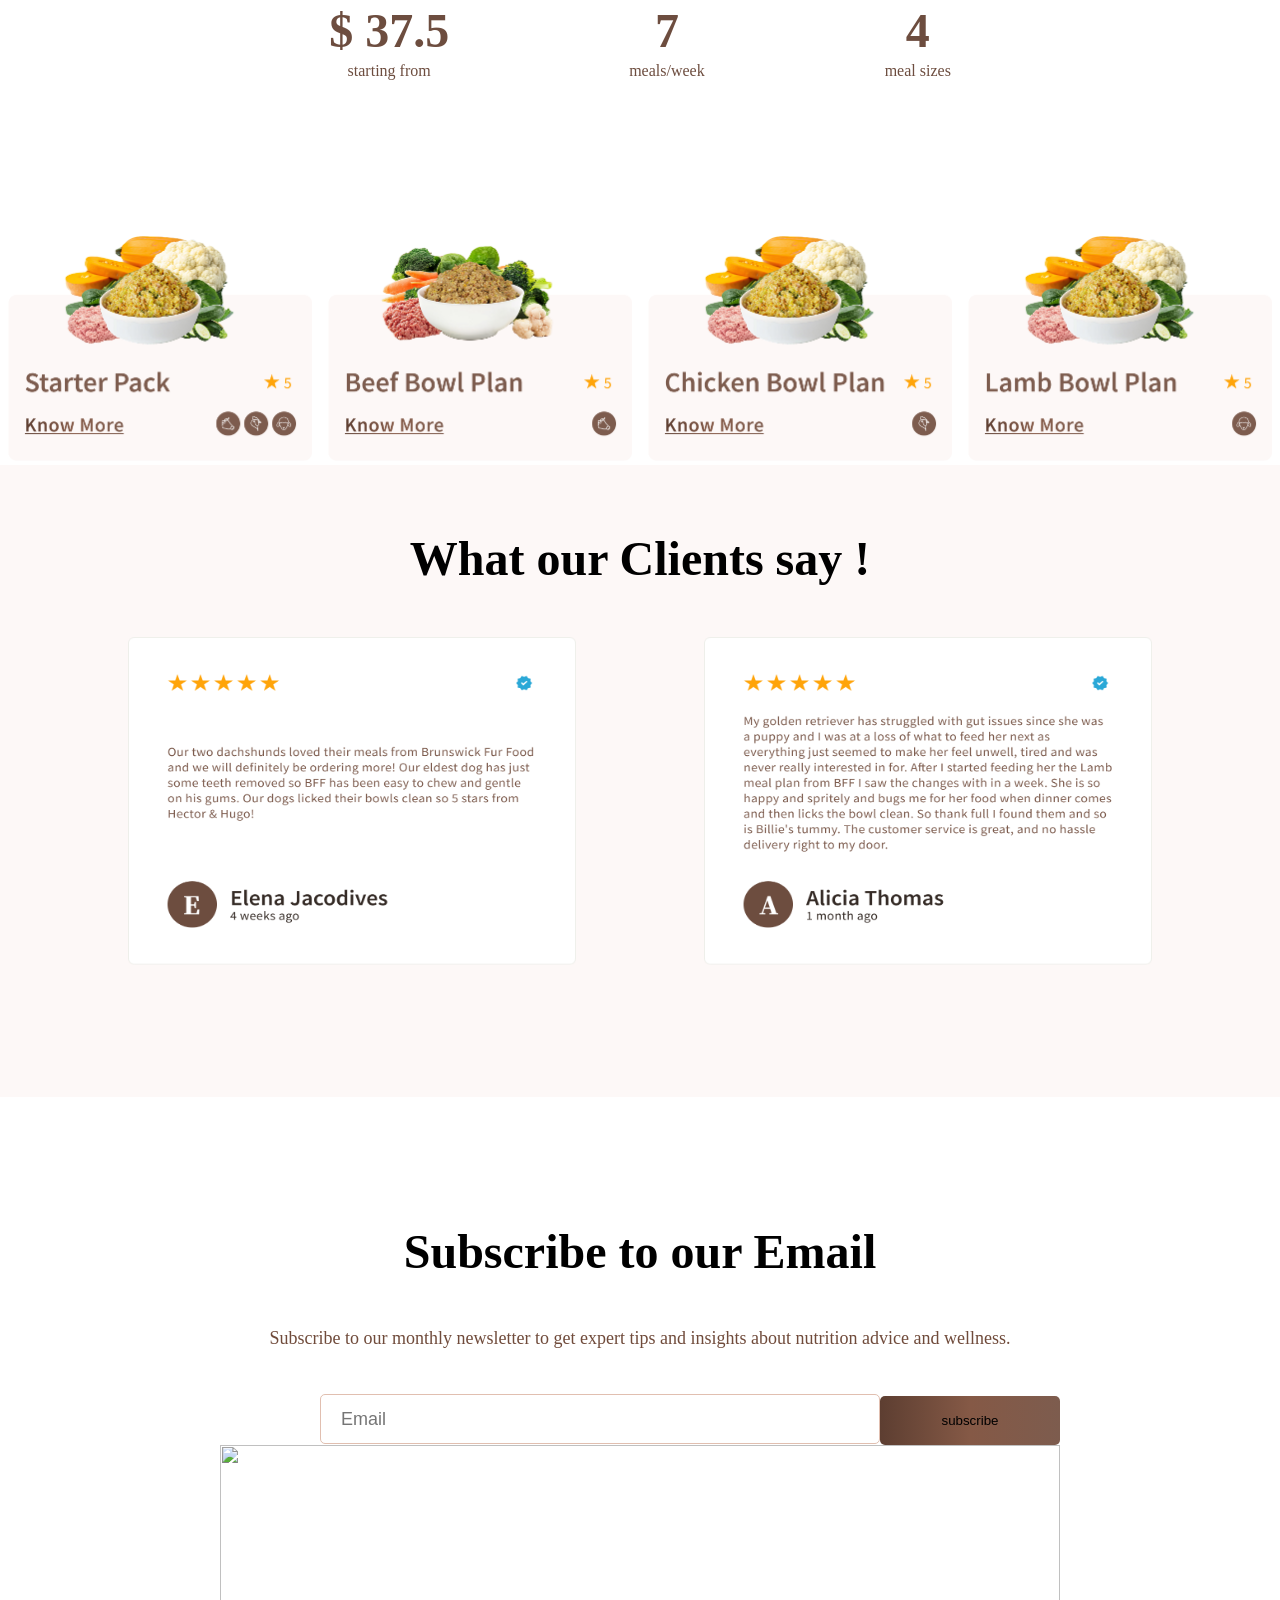
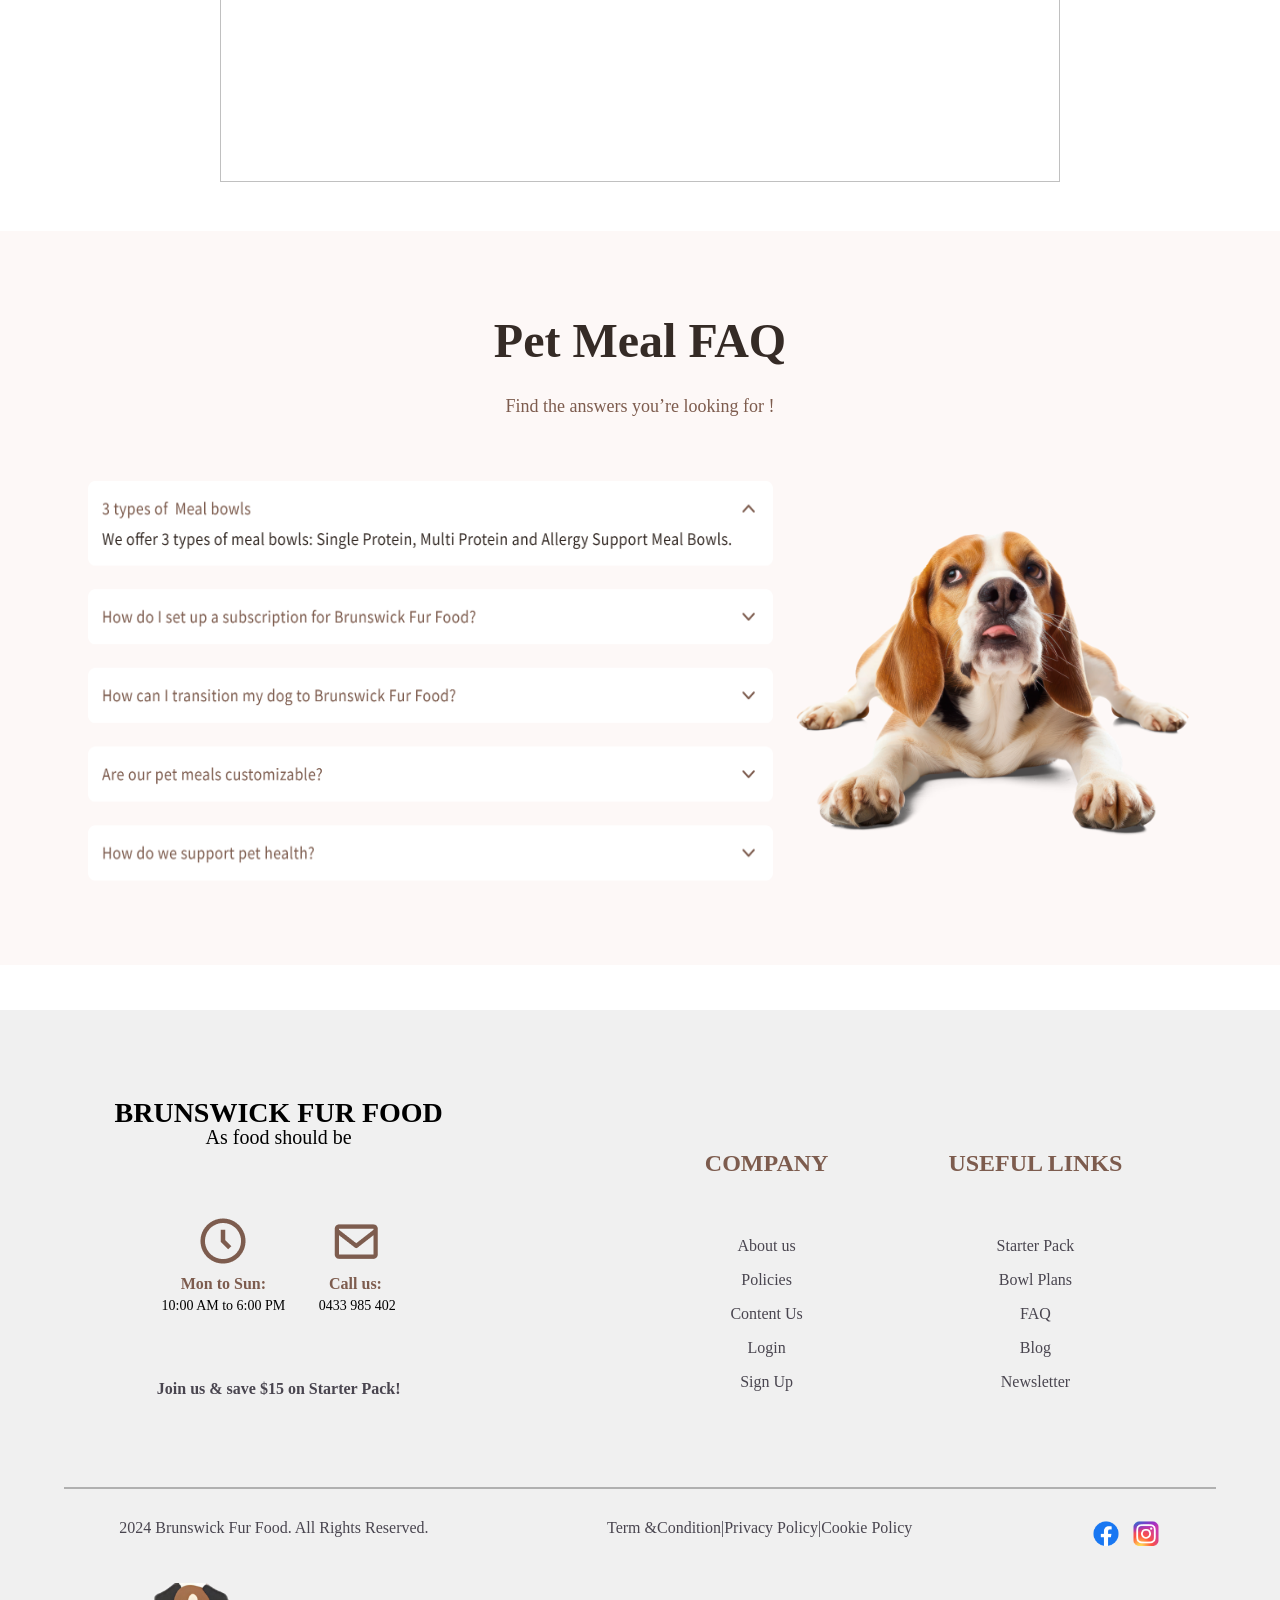
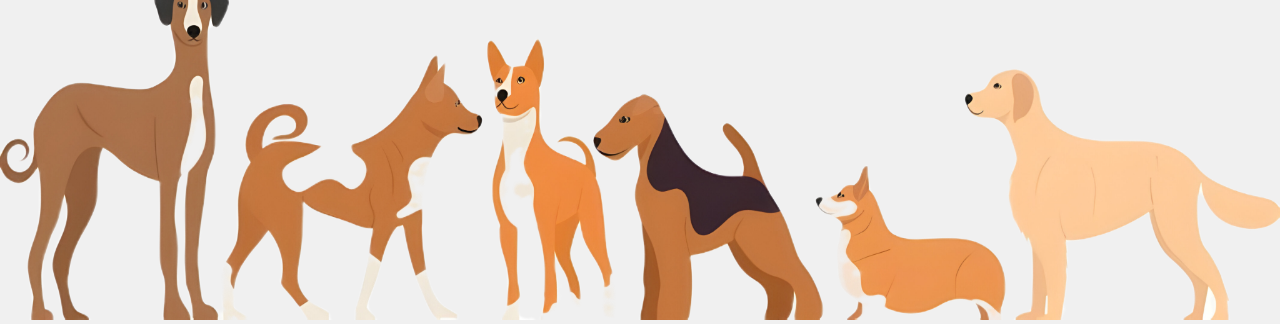
==== commit bbdbf2d1: "complete responsive" ====
--- a/index.html
+++ b/index.html
@@ -43,8 +43,8 @@
             <h1>Melbourne's Finest Pet Meals</h1>
             <p>At BFF we offer premium pet meals made with love and good quality human grade ingredients. Order online
                 and give your pets the nourishment they deserve.</p>
-            <div>
-                <button class="button2">Try our Starter Pack</button>
+            <div class="try-our ">
+                <button>Try our Starter Pack</button>
             </div>
 
             <div class="hero-images">
@@ -405,22 +405,22 @@
                      <div class="company-main-con">
                         <div class="company">
                            <p> COMPANY</p></div>
-                        <ul class="lit-gap">
-                            <li>About us</li>
-                            <li>Policies</li>
-                            <li>Content Us</li>
-                            <li>Login</li>
-                            <li>Sign Up</li>
+                        <ul >
+                            <li class="lit-gap">About us</li>
+                            <li class="lit-gap">Policies</li>
+                            <li class="lit-gap">Content Us</li>
+                            <li class="lit-gap">Login</li>
+                            <li class="lit-gap">Sign Up</li>
                         </ul>
                      </div>
                      <div class="useful-links">
                         <div class="useful"><p>USEFUL LINKS</p></div>
-                            <ul class="lit-gap">
-                                <li>Starter Pack</li>
-                                <li>Bowl Plans</li>
-                                <li>FAQ</li>
-                                <li>Blog</li>
-                                <li>Newsletter</li>
+                            <ul >
+                                <li class="lit-gap">Starter Pack</li>
+                                <li class="lit-gap">Bowl Plans</li>
+                                <li class="lit-gap">FAQ</li>
+                                <li class="lit-gap">Blog</li>
+                                <li class="lit-gap">Newsletter</li>
                             </ul>
                      </div>
                      </div>
--- a/BFF.CSS
+++ b/BFF.CSS
@@ -60,7 +60,6 @@
   display: flex;
   padding: 80px;
 }
-
 .content h1{
   font-family: Source Serif Pro;
 font-weight: 700;
@@ -77,7 +76,8 @@
   font-family: sans;
   color: #7d5c4e;
 }
-.button2 {
+
+ .try-our button {
   width: 432px;
   height: 66px;
   padding: 13px;
@@ -127,6 +127,8 @@
 /* card section */
 /* containor3 start */
 .card-main-containor {
+  width: 100%;
+  height: auto;
   display: flex;
   justify-content: space-around;
   background: #fff7f5;
@@ -474,12 +476,15 @@
 }
 .main-our {
   display: flex;
-  justify-content: space-between;
+  justify-content: space-evenly;
   padding: 64px;
+  justify-content: center;
+  gap: 180px;
 }
 .our-bowl-cnt {
   flex-direction: column;
   align-items: center;
+  
 }
 .our-num {
   font-family: Source Serif Pro;
@@ -619,6 +624,7 @@
 /* containor 11 start */
 .containor11 {
   display: flex;
+  width: 100%;
   flex-direction: column;
   align-items: center;
   padding: 80px;
@@ -736,7 +742,7 @@
   text-align: center;
 }
 .lit-gap {
-  column-gap: 10px;
+  margin-bottom: 16px;
 }
 .company p {
   font-family: Source Sans Pro;
@@ -772,9 +778,7 @@
 }
 .footer-end {
   width: 90%;
-
   border: 1px solid #00000044;
-
   margin: auto;
 }
 .footer-end-cnt {
@@ -801,3 +805,7 @@
   width: 100%;
   height: 337px;
 }
+footer{
+  width: 100%;
+  background-color: #F0F0F0;
+}
--- a/responsive.css
+++ b/responsive.css
@@ -14,49 +14,57 @@
   .containor {
     flex-direction: column;
     padding: 13px;
-  }
-  .button2 {
+    justify-content: center;
+    align-items: center;
+  }
+  .try-our{
+    padding-left: 20%;
+    align-items: center;
+  }
+  .try-our button {
     width: 70%;
     height: 44px;
     opacity: 1;
     gap: 10px;
     border-radius: 5px;
-    padding: 13px auto;
-
+    align-items: center;
   }
   .content h1 {
     font-size: 28px;
+    text-align: center;
   }
   .content p {
     font-size: 16px;
+    text-align: center;
   }
   .beef1 img {
     width: 100%;
     height: auto;
   }
   /* cards section */
-  .work{
-    font-size:28px ;
-  }
-  .card-main-containor{
+  .work {
+    font-size: 28px;
+  }
+  .card-main-containor {
+    width: 100%;
+    height: auto;
     flex-wrap: wrap;
     row-gap: 200px;
   }
   /* containor 4 */
-  .containor4 p{
-    font-size: 28px;
-  }
-  .containor4{
-
-  }
-  .google-content img{
-    width: 100%;
-    height: auto;
-  }
-  .google-content p{
-    font-size: 16px;
-  }
-  .delivery-product-icon img{
+  .containor4 p {
+    font-size: 28px;
+  }
+  .containor4 {
+  }
+  .google-content img {
+    width: 100%;
+    height: auto;
+  }
+  .google-content p {
+    font-size: 16px;
+  }
+  .delivery-product-icon img {
     width: 40px;
     height: 40px;
   }
@@ -73,17 +81,17 @@
     font-size: 16px;
   }
   /*  containor 5 */
-.dog-food{
-font-size: 29px;
-}
-.containor5-beef{
+  .dog-food {
+    font-size: 29px;
+  }
+  .containor5-beef {
     flex-wrap: wrap;
-}
-.image-content h3{
+  }
+  .image-content h3 {
     font-size: 22px;
-}
-.expolore-our-Meals{
-     width: 70%;
+  }
+  .explore-our-Meals {
+    width: 70%;
     height: 44px;
     opacity: 1;
     gap: 10px;
@@ -91,119 +99,130 @@
     padding: 13px auto;
     font-size: 16px;
     margin: auto;
-}
-/* containor 6 */
-.containor6 h2{
-    font-size: 28px;
-}
-.containor6 p{
+  }
+  /* containor 6 */
+  .containor6 h2 {
+    font-size: 28px;
+  }
+  .containor6 p {
     font-size: 18px;
-}
-.img-graph{
-    display: none;
-}
-.dog-img-content img {
-  width: 80%;
-  height:156px ;
-  margin: auto;
-}
-.dog-img-content h4{
-    font-size: 28px;
-}
-.dog-img-content p{
- font-size: 16px;
-}
-/* containor 7 */
-.containor7 h1{
-    font-size: 28px;
-}
-.containor7 p{
-    font-size: 16px;
-}
-.icons-content{
+  }
+  .img-graph {
+    display: none;
+  }
+  .dog-img-content img {
+    width: 100%;
+    height: 156px;
+    margin: auto;
+  }
+  .dog-img-content h4 {
+    font-size: 28px;
+  }
+  .dog-img-content p {
+    font-size: 16px;
+  }
+  /* containor 7 */
+  .containor7 h1 {
+    font-size: 28px;
+  }
+  .containor7 p {
+    font-size: 16px;
+  }
+  .icons-content {
     display: flex;
     flex-direction: column;
+  }
+  .icons-content img {
+    height: 30px;
+    width: 30px;
+  }
+  .icons-content p {
+    font-size: 14px;
+  }
+  /* containor 8*/
+  .our-bowl-plans {
+    font-size: 28px;
+  }
+  .main-our {
+    gap: 52px;
+  }
+  .our-num {
+    font-family: Source Serif Pro;
+    font-weight: 700;
+    font-style: Bold;
+    font-size: 26px;
+    line-height: 30px;
+    text-align: center;
+  }
+  .our-num1 {
+    font-family: Source Sans Pro;
+    font-weight: 400;
+    text-align: center;
+  }
+  .main-plan-img {
+    flex-wrap: wrap;
+  }
+  .starter-img img {
+    width: 153px;
+    height: 148px;
+    opacity: 1;
+  }
+  /* containor 9 */
+  .client-say {
+    font-size: 28px;
+  }
+  .img-2 img {
+    display: none;
+  }
+  .img-1 img {
+    width: 110%;
+    height: auto;
+   justify-content: center;
+  }
+  /* containor 10 */
+  .dog-box p {
+    font-size: 28px;
+  }
+  input[type] {
+    width: 40%;
+    height: 40px;
+    opacity: 1;
+    top: 148.11px;
+    left: 24px;
+    border-radius: 5px;
+    border-width: 1px;
+  }
+  .subscribe {
+    width: 70px;
+    height: 38px;
+    opacity: 1;
+    top: 148px;
+    left: 241px;
+    gap: 10px;
+    border-radius: 5px;
+    padding: 13px;
+  }
+  .dogs-img img {
+    width: 90%;
+    height: 70%;
+    text-align: center;
+    margin: auto;
+  }
+  /*containor 11*/
+  .pet-meal p {
+    font-size: 28px;
+  }
+  .pet-meal-cnt p {
+    font-size: 16px;
+  }
+  .dog-content-image {
+    flex-direction: column-reverse;
+  }
+  .img-cnt img {
+    width: 100%;
+    height: auto;
+  }
+  .main-containor {
+    flex-direction: column;
+  }
 }
-.icons-content img {
-  height: 30px;
-  width: 30px;
-}
-.icons-content p{
-    font-size: 14px;
-}
-/* containor 8*/
-.our-bowl-plans{
-    font-size: 28px;
-}
-.main-our {
-    gap: 52px;
-}
-.our-num{
-font-family: Source Serif Pro;
-font-weight: 700;
-font-style: Bold;
-font-size: 26px;
-line-height: 30px;
-text-align: center;
-
-}
-.our-num1{
-font-family: Source Sans Pro;
-font-weight: 400;
-text-align: center;
-}
-.main-plan-img{
-    flex-wrap: wrap;
-}
-.starter-img img {
-width: 153px;
-height: 148px;
-  opacity: 1;
-}
-/* containor 9 */
-.client-say{
-    font-size: 28px;
-}
-.img-2 img{
-    display: none;
-}
-/* containor 10 */
-.dog-box p{
-    font-size: 28px;
-}
-input[type]{
-    width: 312px;
-height:40px;
-opacity: 1;
-top: 148.11px;
-left: 24px;
-border-radius: 5px;
-border-width: 1px;
-
-}
-.subscribe{
-    width: 95px;
-height: 44px;
-opacity: 1;
-top: 148px;
-left: 241px;
-gap: 10px;
-border-radius: 5px;
-padding: 13px;
-}
-.dogs-img img{
-    width: 80%;
-    height: 133px;
-}
-/*containor 11*/
-.pet-meal p{
-    font-size: 28px;
-}
-.pet-meal-cnt p {
-    font-size: 16px;
-}
-.dog-content-image{
-    flex-direction: column-reverse;
-}
-}
-
